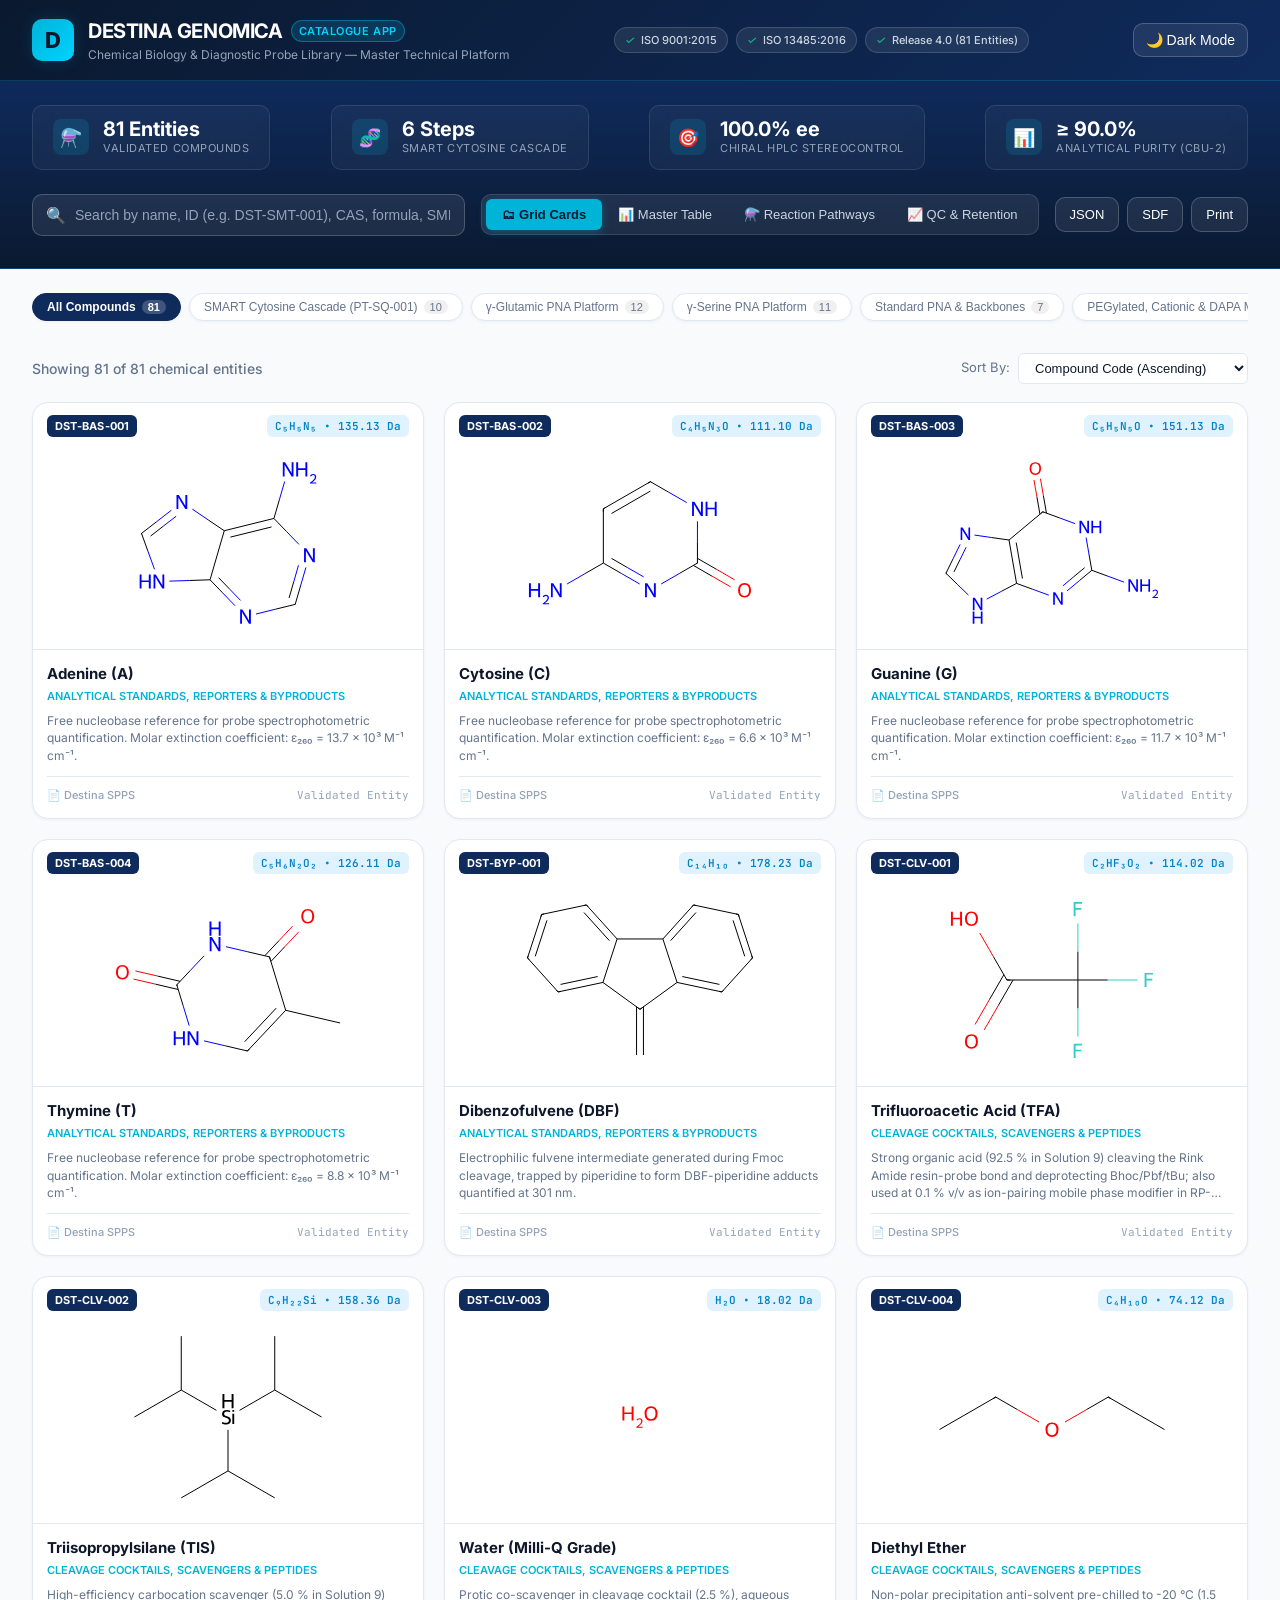
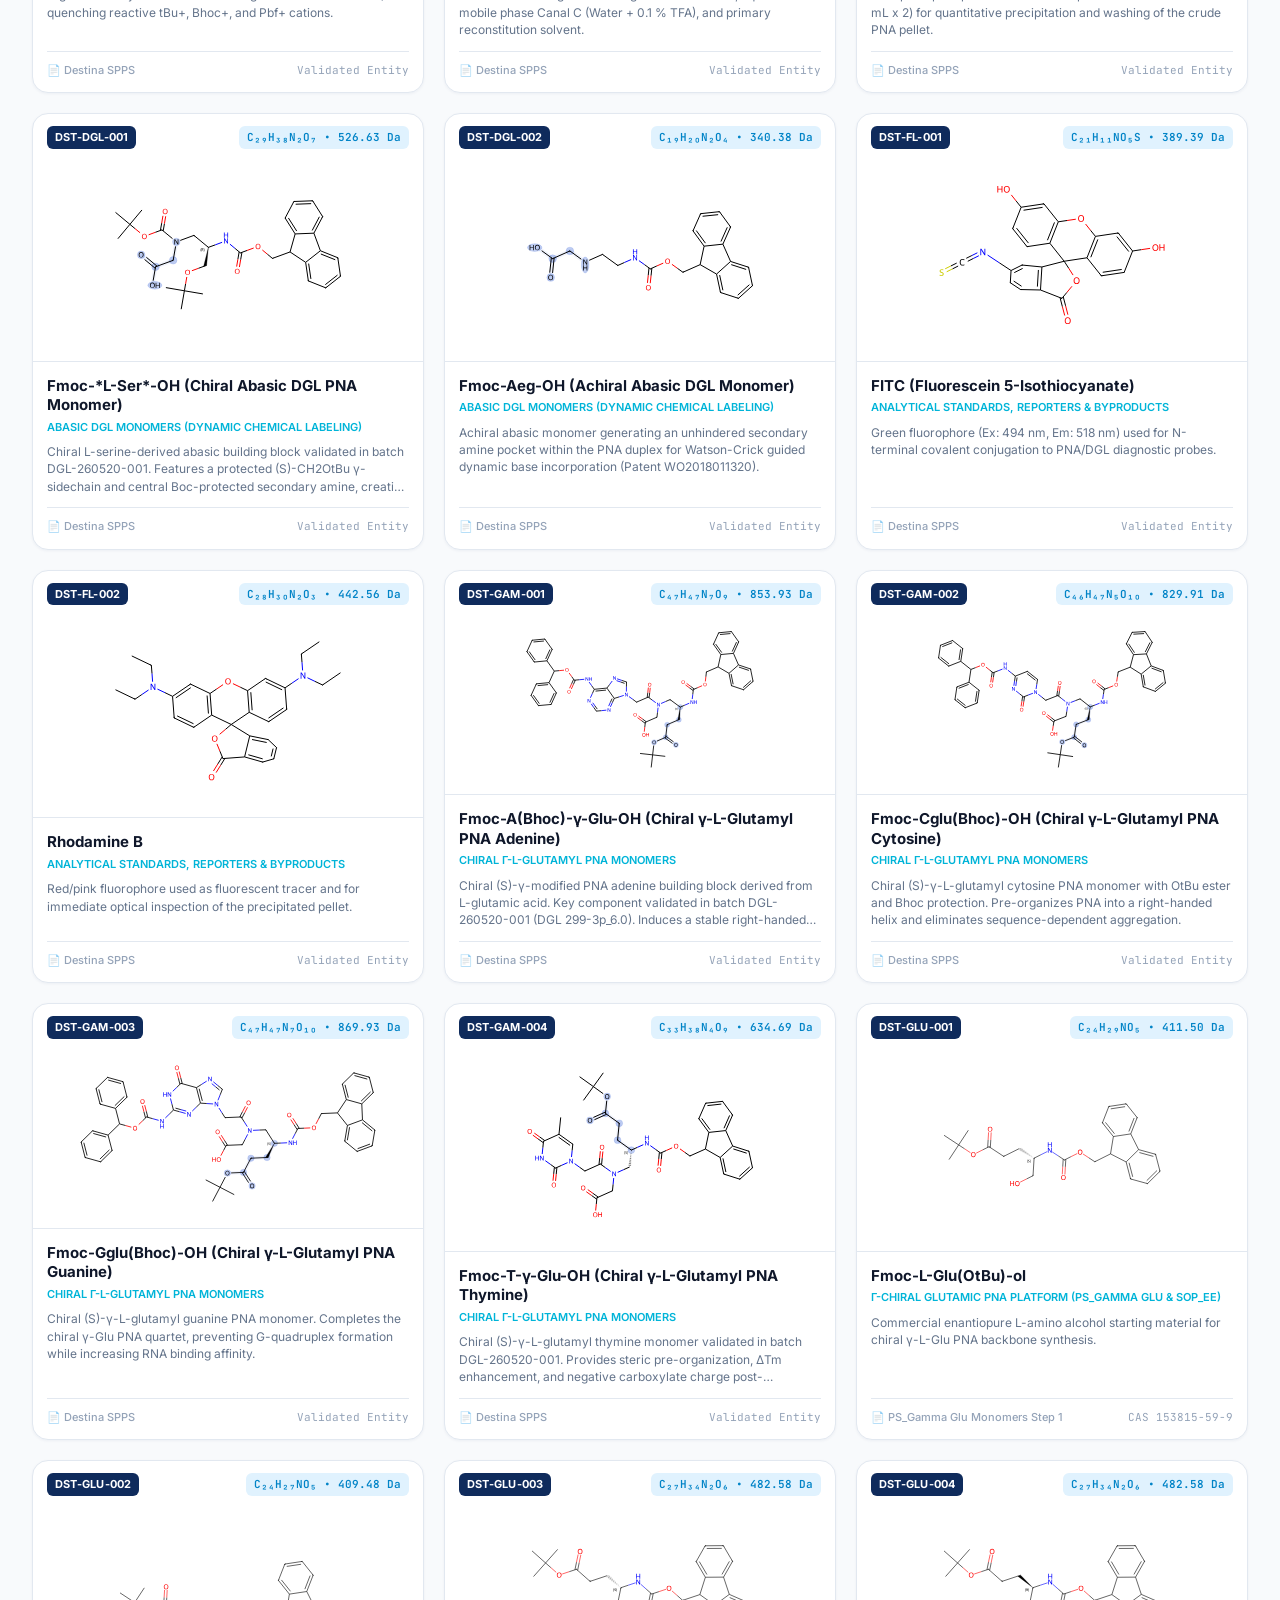
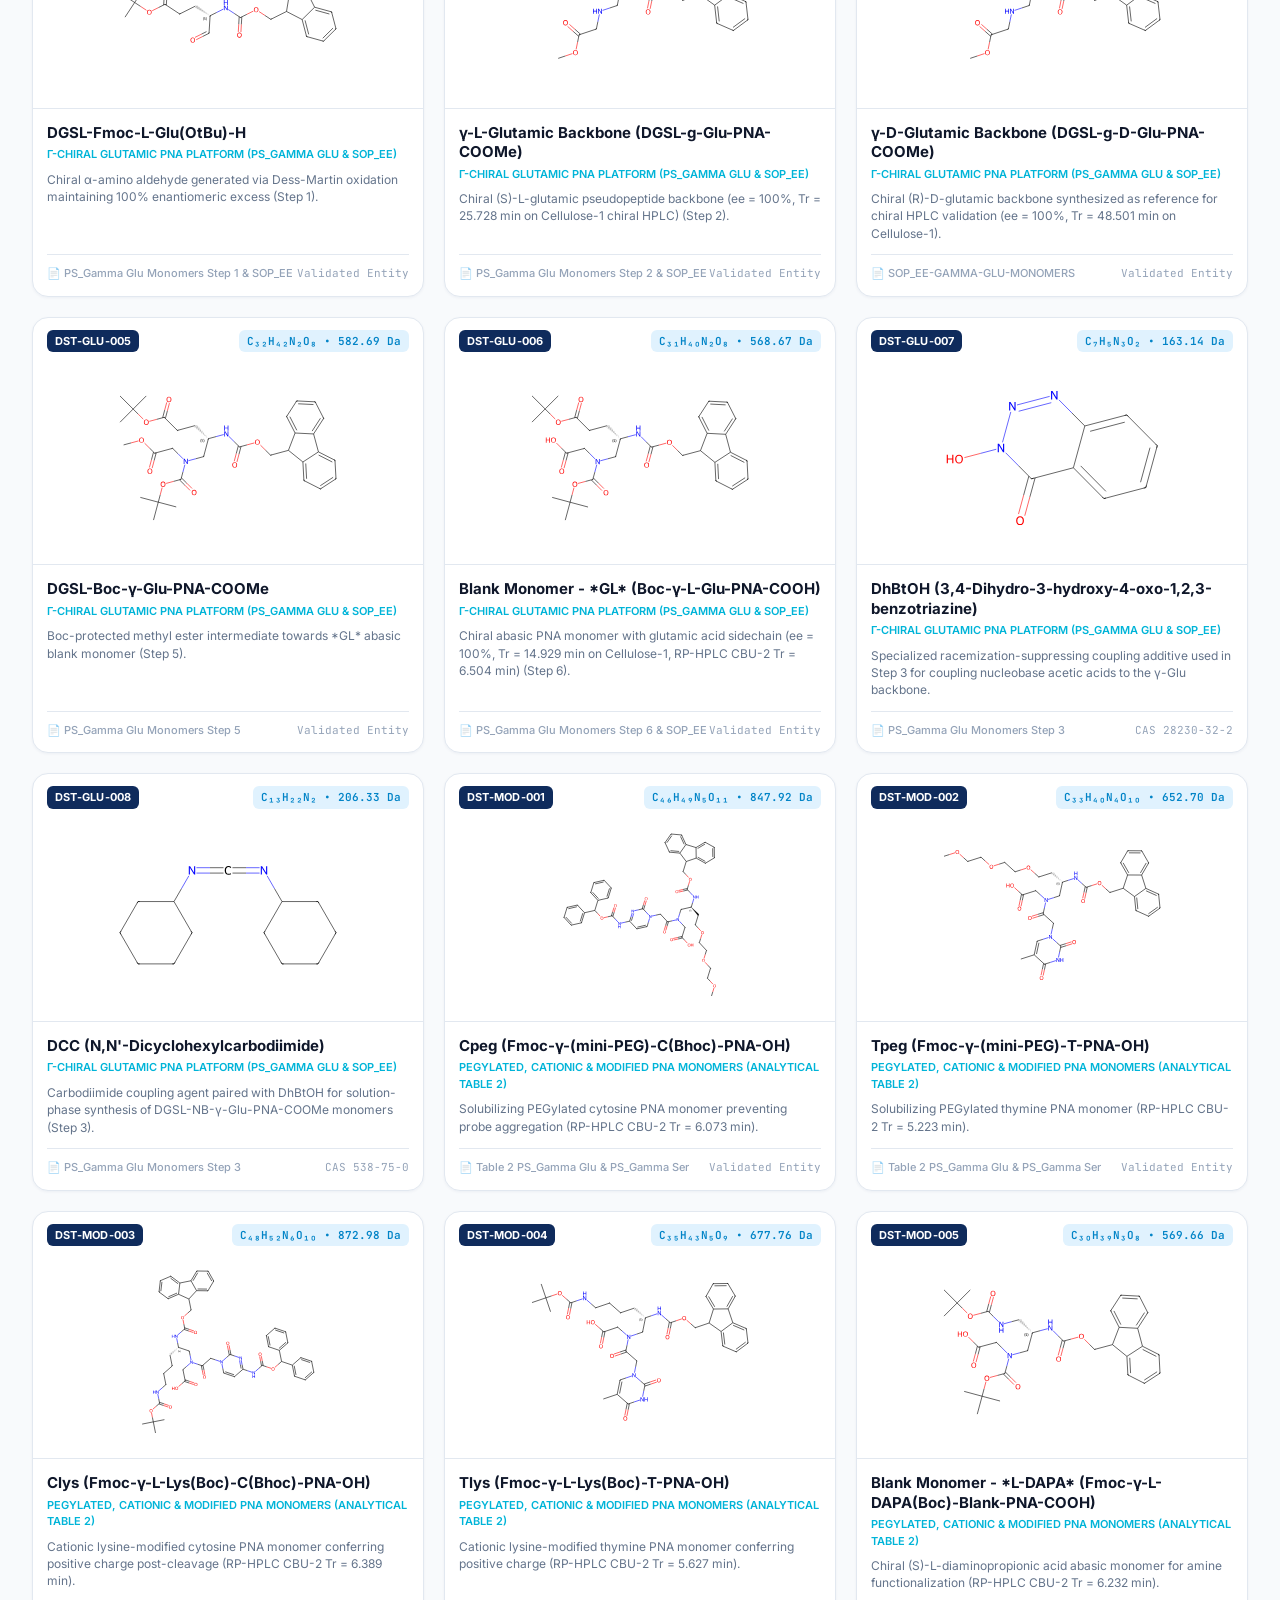
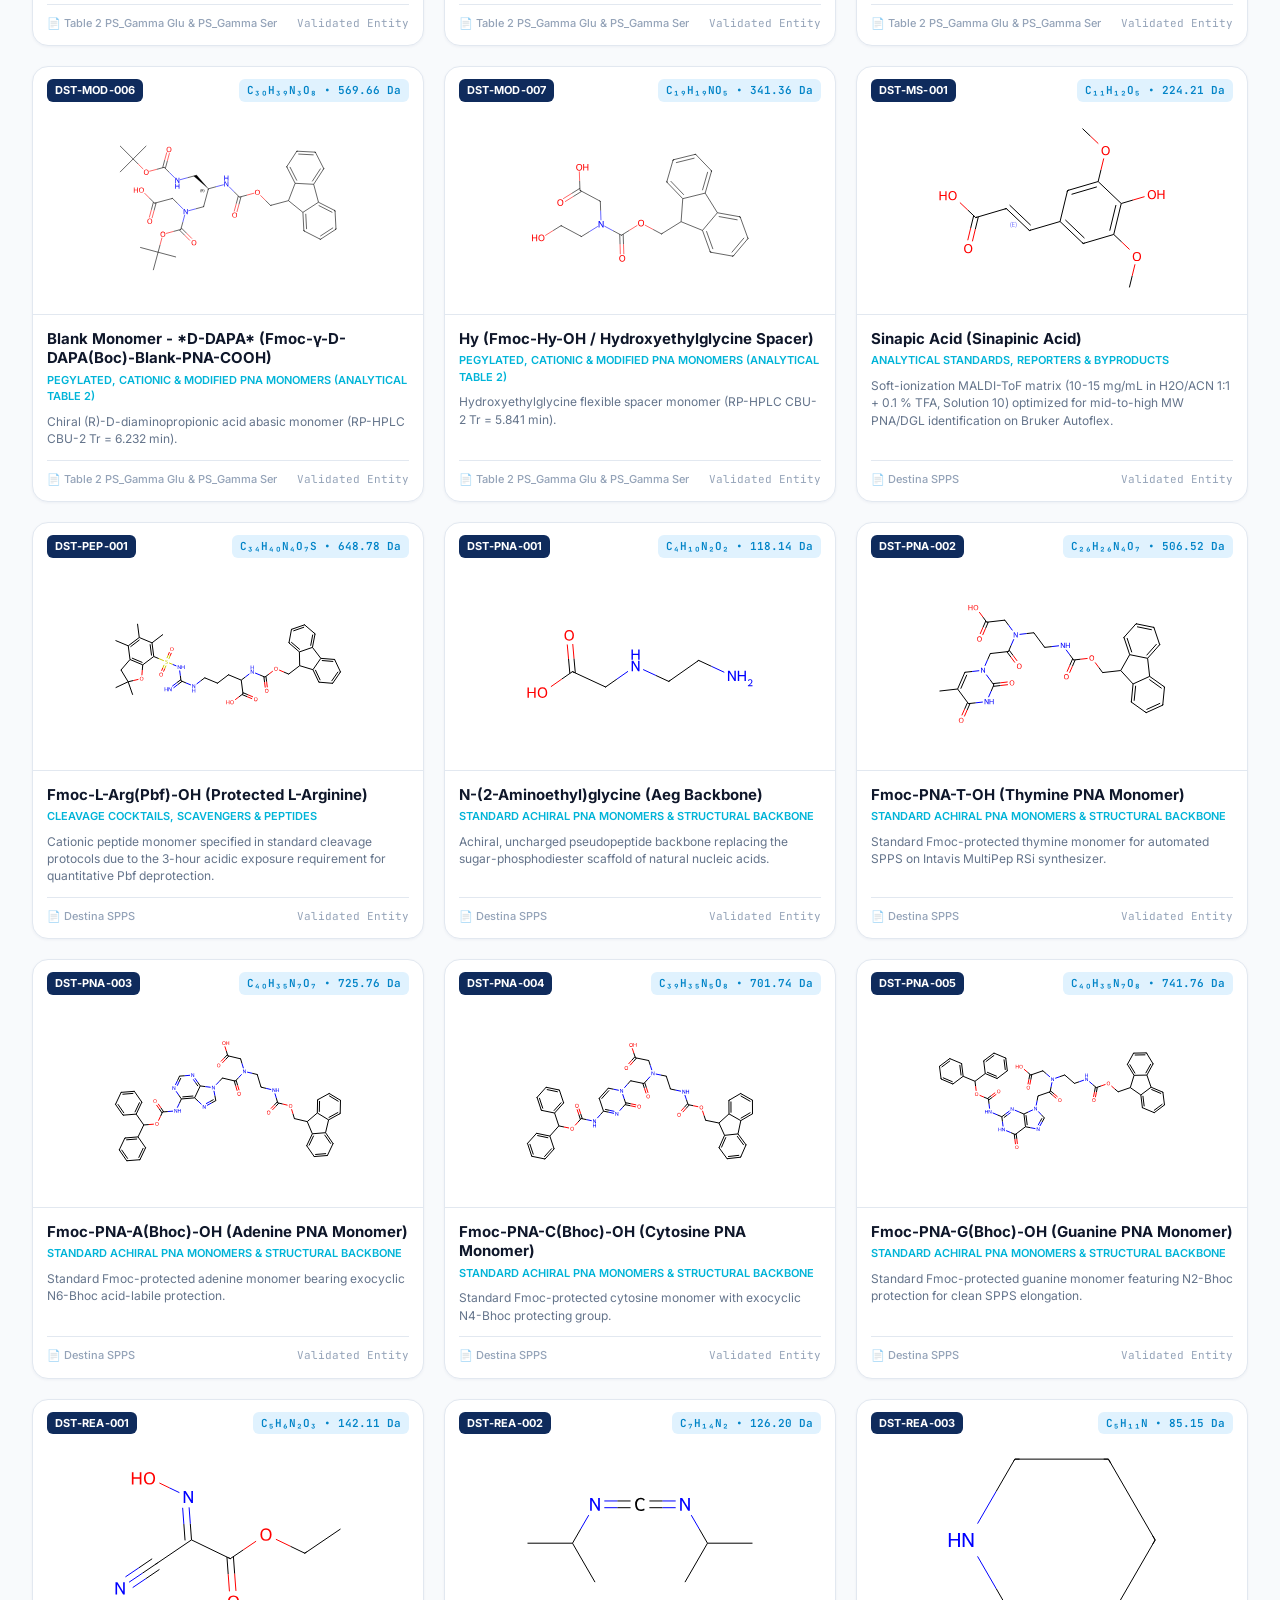
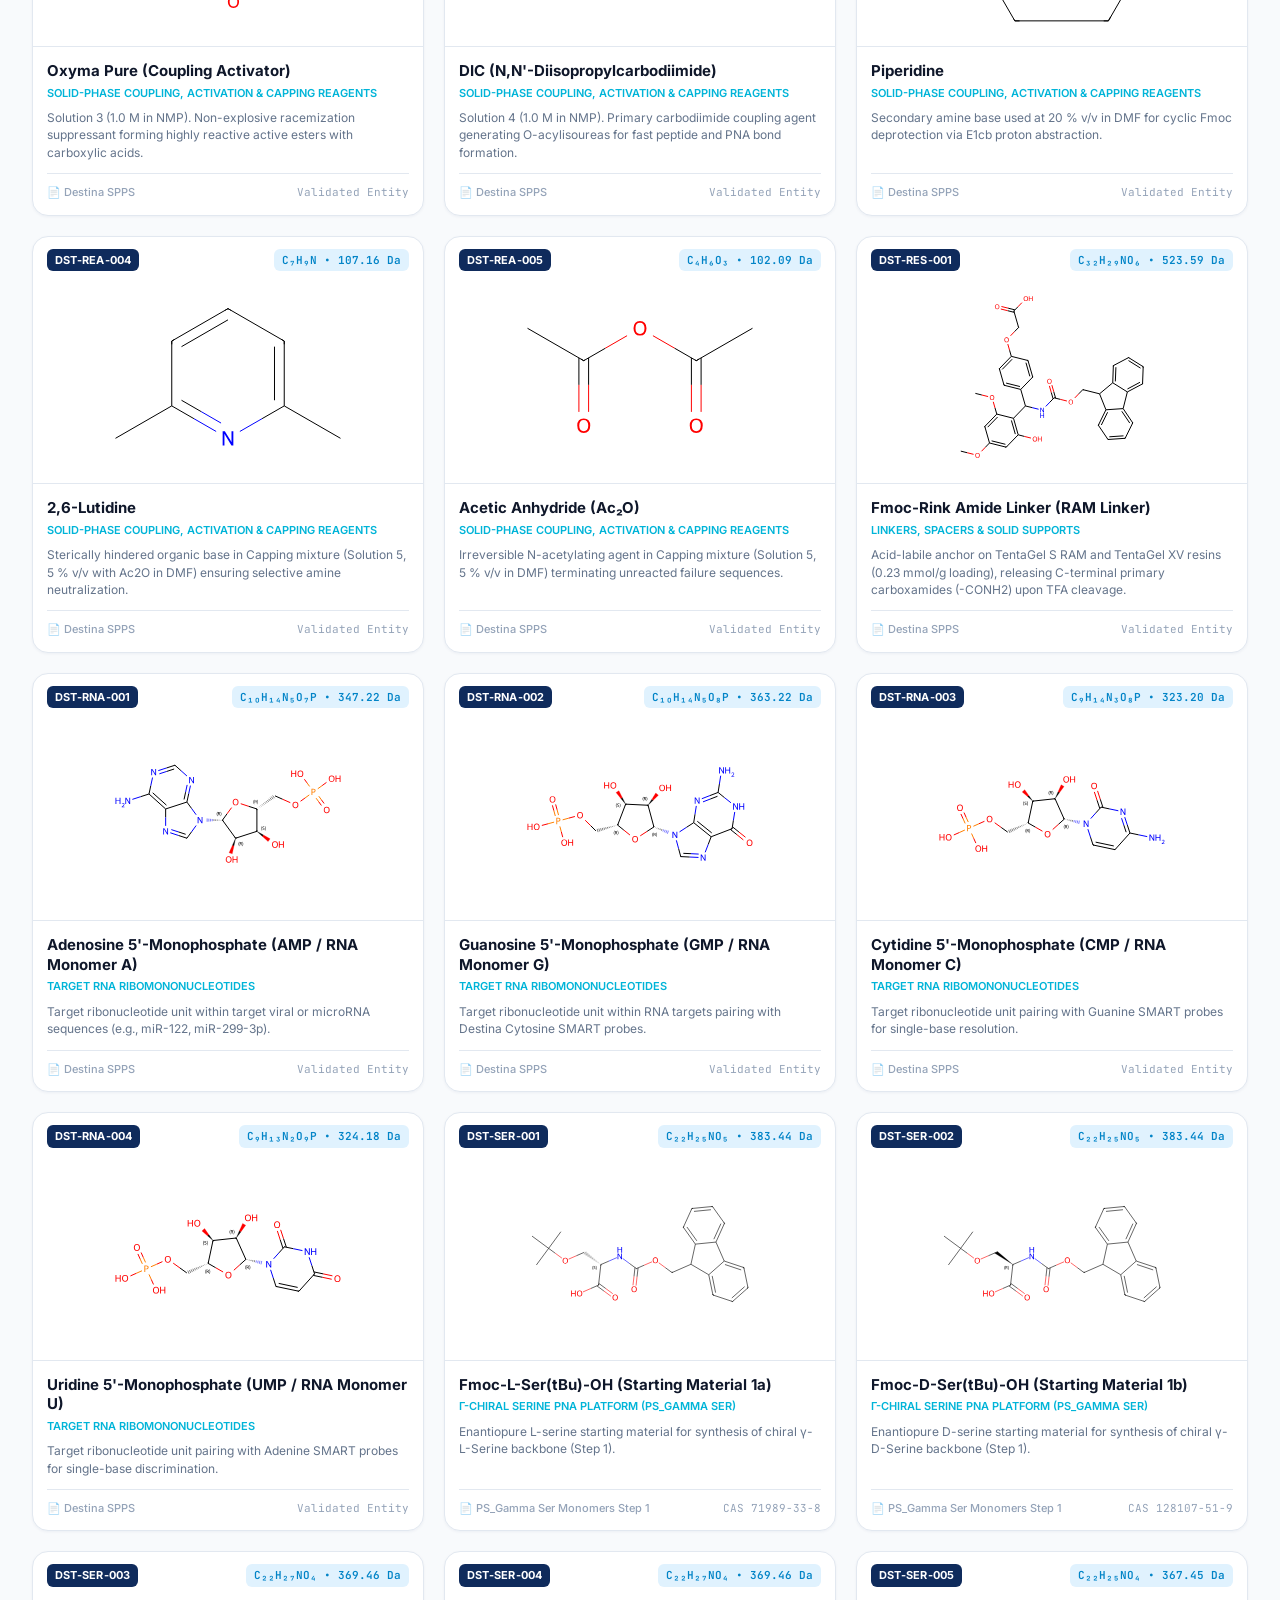
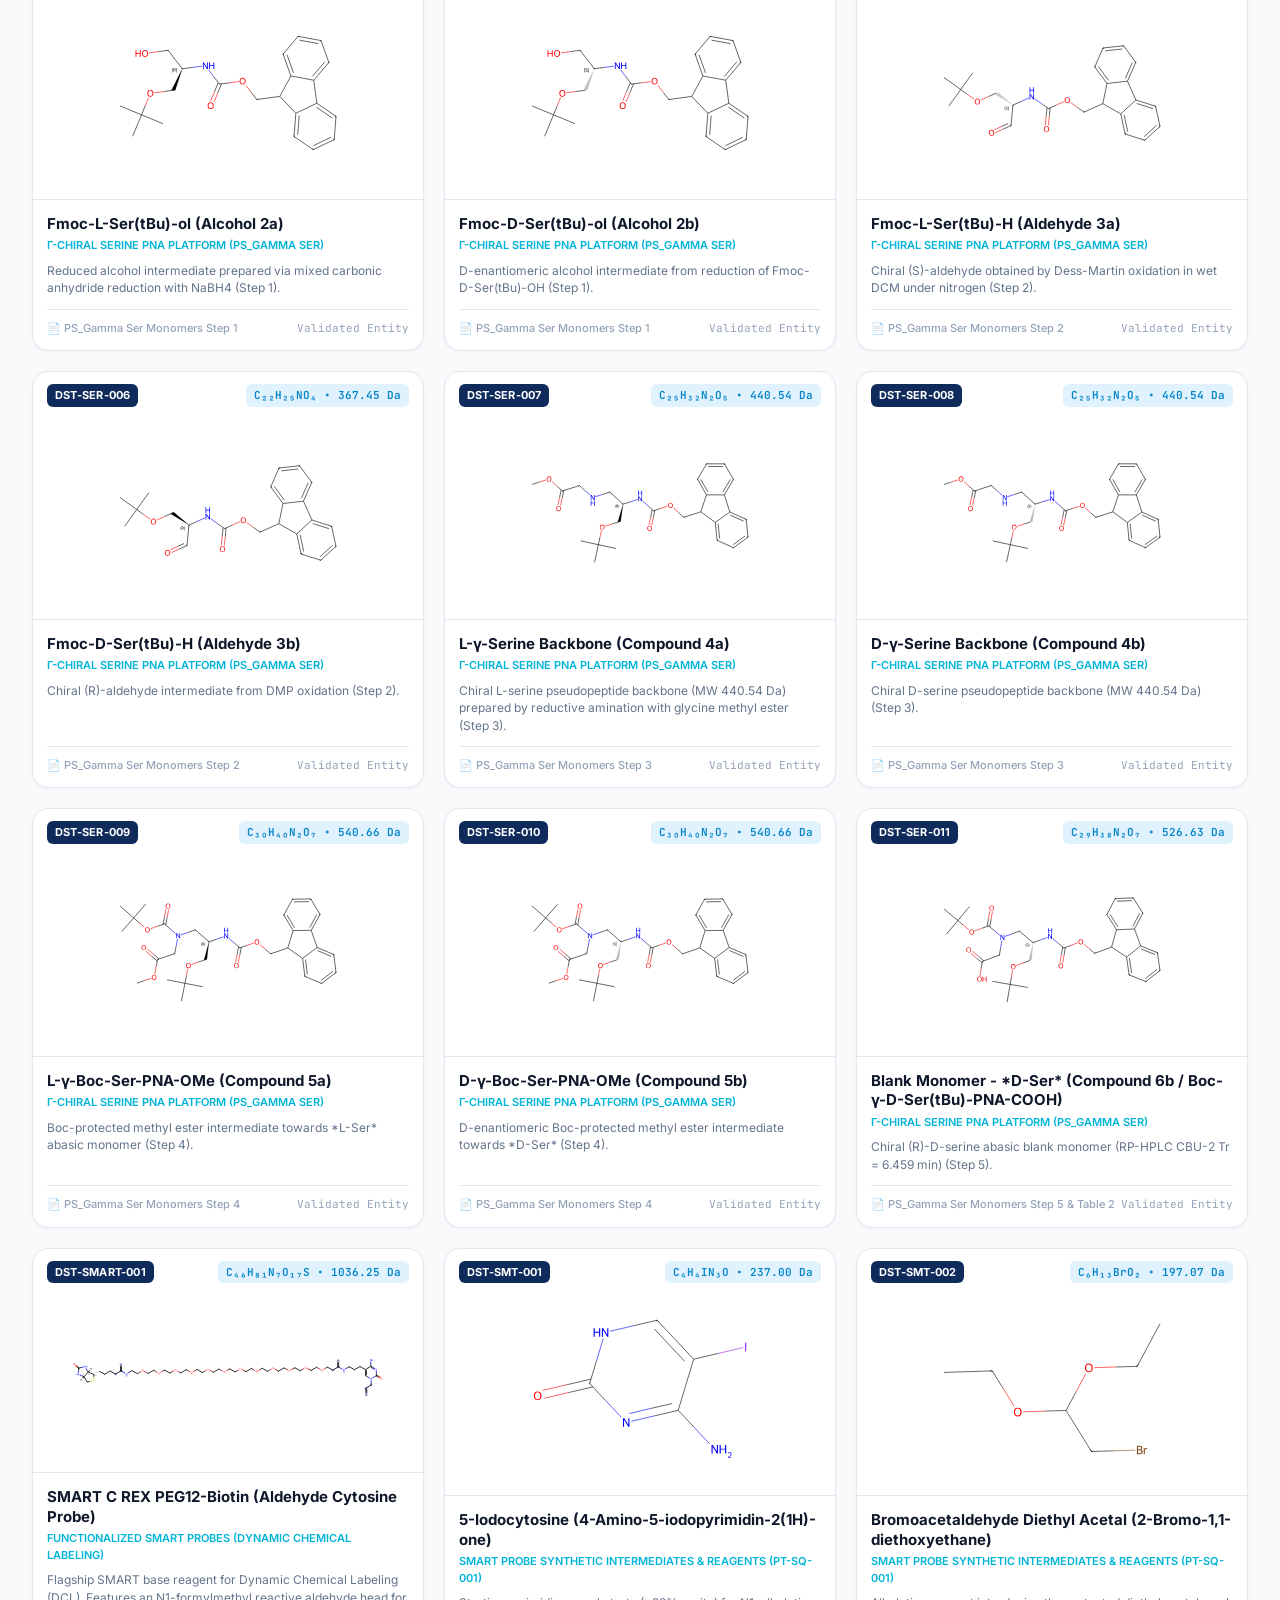
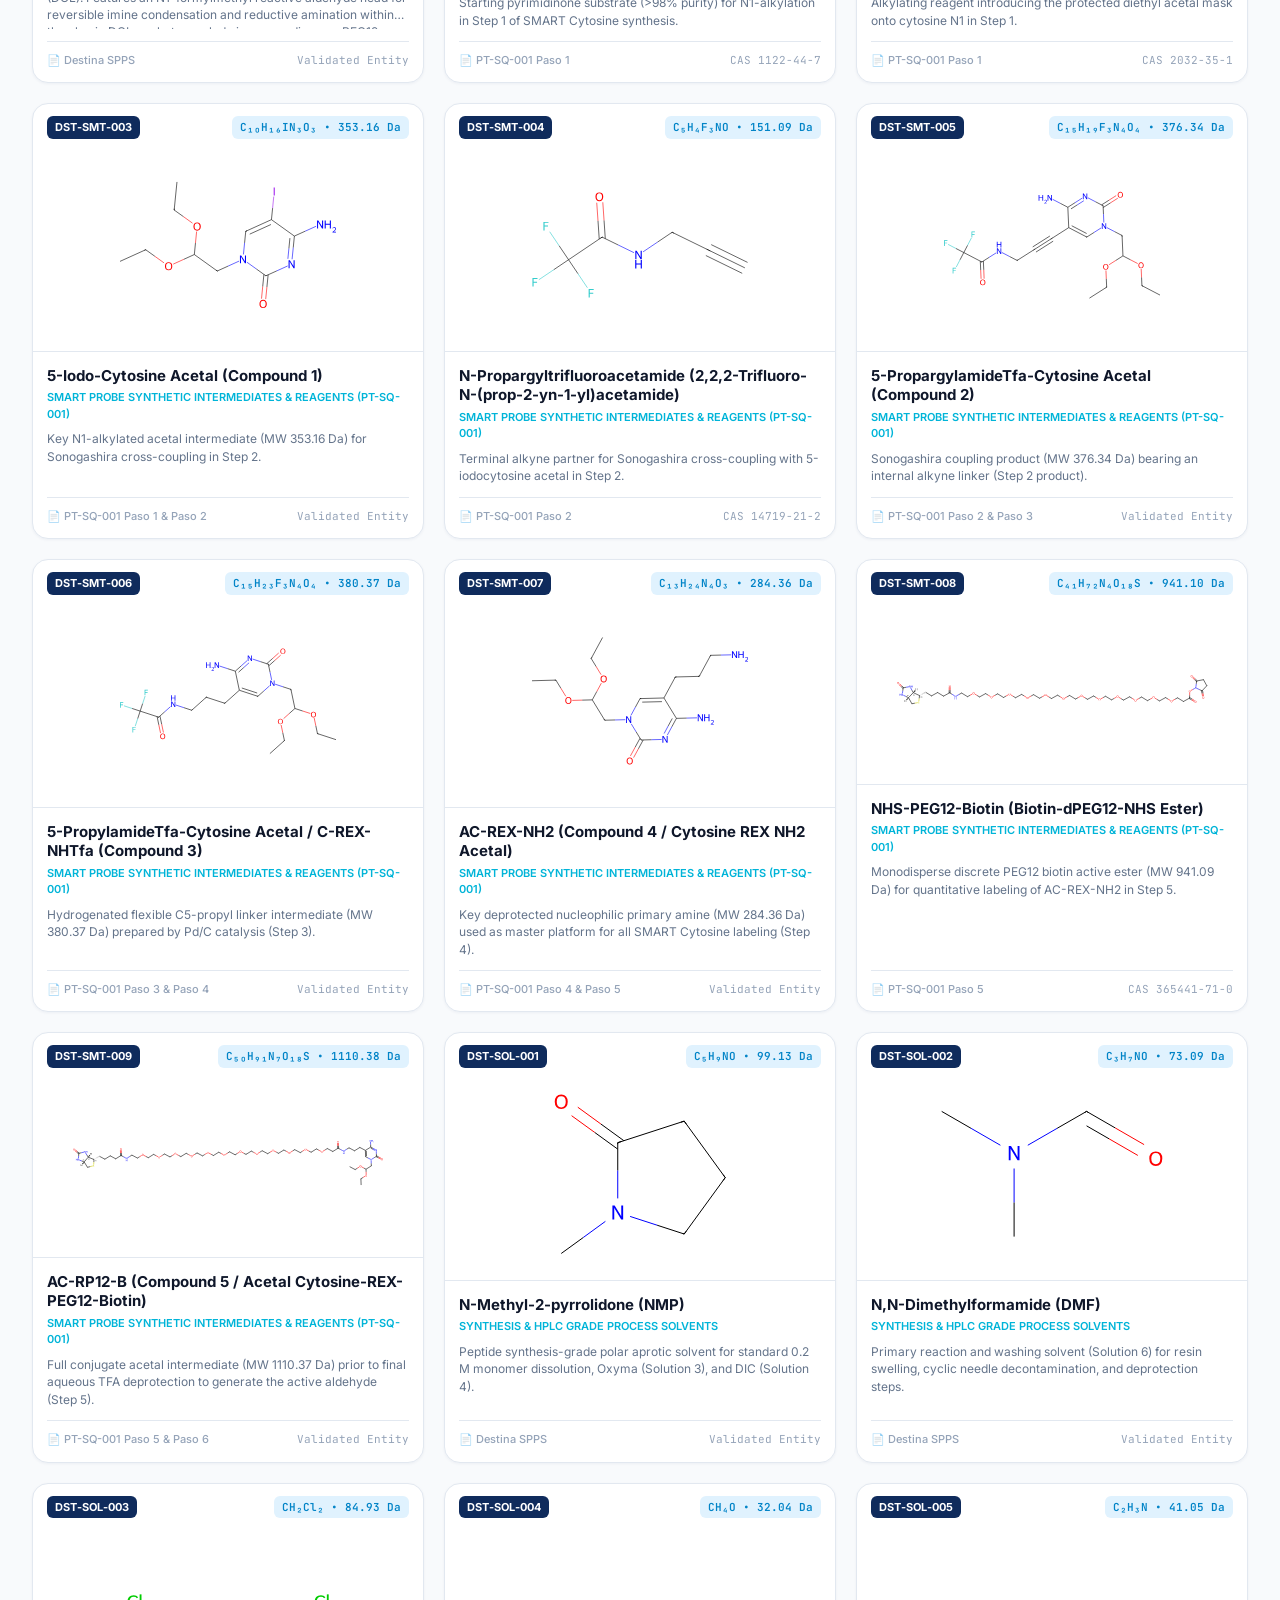
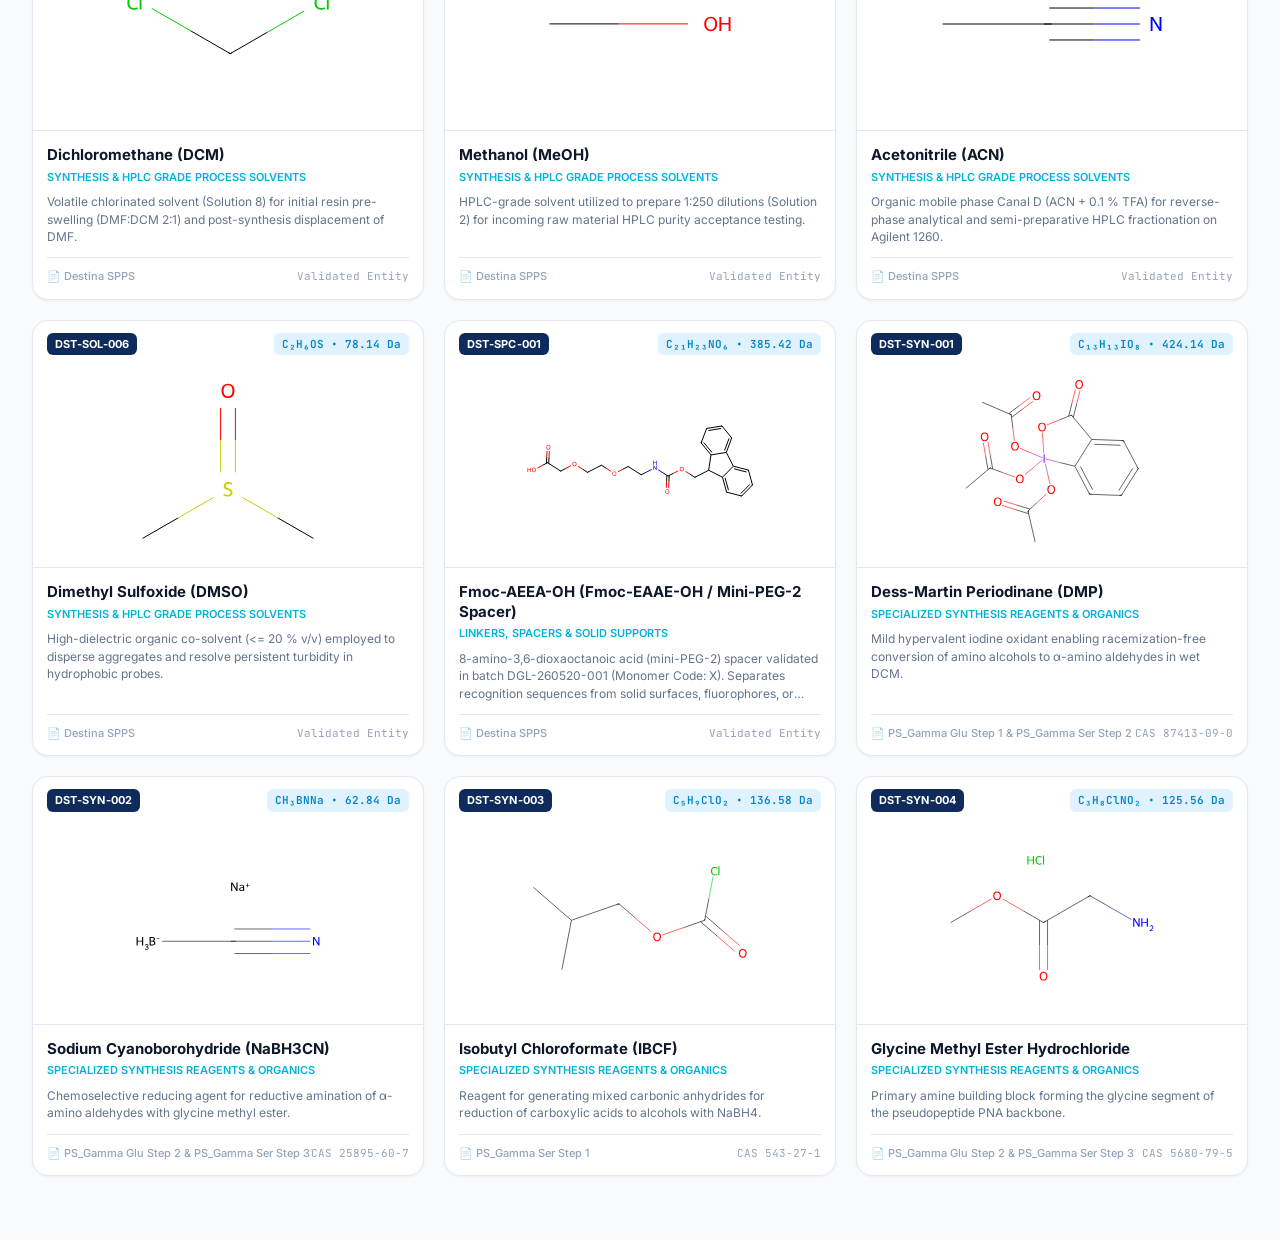
==== assets/chem/index.html @ e612c535 "fix: studio-grade audio sync with 78.5s continuous master track and zero sentence clipping" ====
<!DOCTYPE html>
<html lang="en">
<head>
  <meta charset="UTF-8">
  <meta name="viewport" content="width=device-width, initial-scale=1.0">
  <title>Destina Genomica — Chemical Catalogue Master App</title>
  <link rel="stylesheet" href="styles.css">
  <link rel="preconnect" href="https://fonts.googleapis.com">
  <link rel="preconnect" href="https://fonts.gstatic.com" crossorigin>
  <link href="https://fonts.googleapis.com/css2?family=Inter:wght@400;500;600;700;800&family=JetBrains+Mono:wght@400;500;600;700&display=swap" rel="stylesheet">
</head>
<body>

  <!-- Top Global Header -->
  <header class="destina-header">
    <div class="header-inner">
      <div class="brand-section">
        <div class="brand-logo-icon">D</div>
        <div class="brand-titles">
          <h1>DESTINA GENOMICA <span class="brand-badge">Catalogue App</span></h1>
          <p>Chemical Biology & Diagnostic Probe Library — Master Technical Platform</p>
        </div>
      </div>

      <div class="header-badges">
        <div class="iso-pill"><i>✓</i> ISO 9001:2015</div>
        <div class="iso-pill"><i>✓</i> ISO 13485:2016</div>
        <div class="iso-pill"><i>✓</i> Release 4.0 (81 Entities)</div>
      </div>

      <div class="header-actions">
        <button id="themeToggleBtn" class="theme-toggle-btn" title="Toggle Light/Dark Theme">
          🌙 Dark Mode
        </button>
      </div>
    </div>
  </header>

  <!-- Hero Banner & Stats Row -->
  <section class="hero-banner">
    <div class="hero-inner">
      <div class="hero-stats-row">
        <div class="hero-stat-card">
          <div class="stat-icon">⚗️</div>
          <div class="stat-content">
            <div class="stat-val">81 Entities</div>
            <div class="stat-lbl">Validated Compounds</div>
          </div>
        </div>
        <div class="hero-stat-card">
          <div class="stat-icon">🧬</div>
          <div class="stat-content">
            <div class="stat-val">6 Steps</div>
            <div class="stat-lbl">SMART Cytosine Cascade</div>
          </div>
        </div>
        <div class="hero-stat-card">
          <div class="stat-icon">🎯</div>
          <div class="stat-content">
            <div class="stat-val">100.0% ee</div>
            <div class="stat-lbl">Chiral HPLC Stereocontrol</div>
          </div>
        </div>
        <div class="hero-stat-card">
          <div class="stat-icon">📊</div>
          <div class="stat-content">
            <div class="stat-val">≥ 90.0%</div>
            <div class="stat-lbl">Analytical Purity (CBU-2)</div>
          </div>
        </div>
      </div>

      <!-- Controls Row: Search + View Tabs + Exports -->
      <div class="search-controls-bar">
        <div class="search-box-wrapper">
          <span class="search-icon">🔍</span>
          <input type="text" id="searchInput" class="search-input" placeholder="Search by name, ID (e.g. DST-SMT-001), CAS, formula, SMILES, IUPAC...">
        </div>

        <div class="view-tabs">
          <button class="view-tab-btn active" data-view="catalogue">🗂 Grid Cards</button>
          <button class="view-tab-btn" data-view="table">📊 Master Table</button>
          <button class="view-tab-btn" data-view="pathways">⚗️ Reaction Pathways</button>
          <button class="view-tab-btn" data-view="qc">📈 QC & Retention</button>
        </div>

        <div class="export-btn-group">
          <button id="exportJsonBtn" class="btn-action" title="Export full JSON dataset">JSON</button>
          <button id="exportSdfBtn" class="btn-action" title="Download consolidated SDF">SDF</button>
          <button id="printDossierBtn" class="btn-action" title="Print regulatory dossier">Print</button>
        </div>
      </div>
    </div>
  </section>

  <!-- Main Content Layout -->
  <main class="app-main">

    <!-- Category Chips Filter -->
    <nav id="categoryFilterNav" class="category-filter-nav">
      <!-- Injected via app.js -->
    </nav>

    <!-- Results Header -->
    <div class="results-header-bar">
      <div id="resultsCount" class="results-count-text">Loading chemical catalogue...</div>
      <div class="sort-select-wrapper">
        <label for="sortSelect">Sort By:</label>
        <select id="sortSelect" class="sort-select">
          <option value="id-asc">Compound Code (Ascending)</option>
          <option value="id-desc">Compound Code (Descending)</option>
          <option value="name-asc">Name (A → Z)</option>
          <option value="name-desc">Name (Z → A)</option>
          <option value="mw-asc">Molecular Weight (Low → High)</option>
          <option value="mw-desc">Molecular Weight (High → Low)</option>
        </select>
      </div>
    </div>

    <!-- VIEW 1: Cards Grid -->
    <section id="catalogueView" style="display: block;">
      <div id="cardsGrid" class="cards-grid">
        <!-- Rendered by app.js -->
      </div>
    </section>

    <!-- VIEW 2: Master Data Table -->
    <section id="tableView" style="display: none;">
      <div class="table-view-container">
        <div class="table-responsive">
          <table class="destina-table">
            <thead>
              <tr>
                <th>Code</th>
                <th>Compound Name</th>
                <th>Category Class</th>
                <th>Formula</th>
                <th>MW (Da)</th>
                <th>CAS No.</th>
                <th>Canonical SMILES</th>
                <th>Action</th>
              </tr>
            </thead>
            <tbody id="tableBody">
              <!-- Rendered by app.js -->
            </tbody>
          </table>
        </div>
      </div>
    </section>

    <!-- VIEW 3: Reaction Pathways Explorer -->
    <section id="pathwaysView" style="display: none;">
      <div class="pathway-selector-row" id="pathwaySelectorRow">
        <!-- Buttons injected by app.js -->
      </div>
      <div class="pathway-flow-container" id="pathwayFlowContainer">
        <!-- Flow steps rendered by app.js -->
      </div>
    </section>

    <!-- VIEW 4: Analytical QC & Retention Times -->
    <section id="qcView" style="display: none;">
      <div class="qc-dashboard-container">
        <div class="qc-spec-summary-cards">
          <div class="qc-spec-card">
            <h4>RP-HPLC Purity Specification</h4>
            <div class="spec-val">≥ 90.0%</div>
            <p>Agilent Poroshell 120 EC-C18 (4.6 × 50 mm, 2.7 µm), Method DSTNA_CBU_2</p>
          </div>
          <div class="qc-spec-card">
            <h4>Chiral HPLC Enantiomeric Excess</h4>
            <div class="spec-val">100.0% ee</div>
            <p>Cellulose-1 column (250 × 4.6 mm), baseline separation of L/D enantiomers</p>
          </div>
          <div class="qc-spec-card">
            <h4>HRMS Identity Confirmation</h4>
            <div class="spec-val">± 10 ppm</div>
            <p>Theoretical exact mass tolerance verified by high-resolution MS</p>
          </div>
          <div class="qc-spec-card">
            <h4>Optical Appearance at 0.2 M</h4>
            <div class="spec-val">100% Limpid</div>
            <p>Completely clear in NMP/DMF with zero particulate suspension</p>
          </div>
        </div>

        <h3 style="font-size: 16px; margin-bottom: 12px; color: var(--text-main);">
          Master PNA Monomer Retention Times & Chiral Resolution
        </h3>
        <div class="table-view-container">
          <div class="table-responsive">
            <table class="destina-table">
              <thead>
                <tr>
                  <th>Code</th>
                  <th>Chemical Description</th>
                  <th>RP-HPLC Tr (CBU-2)</th>
                  <th>Chiral Column & Mobile Phase</th>
                  <th>Chiral Tr (min)</th>
                  <th>Enantiomeric Excess</th>
                </tr>
              </thead>
              <tbody id="qcTableBody">
                <!-- Injected via app.js -->
              </tbody>
            </table>
          </div>
        </div>
      </div>
    </section>

  </main>

  <!-- Molecular Inspector Modal -->
  <div id="compoundModal" class="modal-overlay">
    <div class="modal-card">
      <div class="modal-header">
        <div class="modal-header-left">
          <span id="modalIdBadge" class="id-badge">DST-PNA-001</span>
          <h2 id="modalTitle" style="font-size: 17px; font-weight: 700;">Compound Details</h2>
        </div>
        <button id="modalCloseBtn" class="modal-close-btn" title="Close inspector">✕</button>
      </div>

      <div class="modal-body">
        <!-- Interactive Structure Viewport -->
        <div class="modal-structure-viewer">
          <div class="modal-viewer-switch">
            <button id="switchSvgBtn" class="switch-btn active">Vector SVG</button>
            <button id="switchPngBtn" class="switch-btn">Claude Vision PNG</button>
          </div>
          <img id="modalImg" src="" alt="Chemical Structure"/>
        </div>

        <!-- Property Badges -->
        <div style="display: flex; flex-wrap: wrap; gap: 8px;">
          <span id="modalFormulaBadge" class="formula-mw-badge">C4H10N2O2</span>
          <span id="modalMwBadge" class="formula-mw-badge">118.14 Da</span>
          <span id="modalCasBadge" class="formula-mw-badge">CAS: -</span>
        </div>

        <!-- Systematic Info -->
        <div>
          <h4 style="font-size: 12px; color: var(--text-muted); text-transform: uppercase; margin-bottom: 4px;">Systematic IUPAC Name</h4>
          <p id="modalIupac" style="font-size: 13px; font-weight: 600; color: var(--text-main);">-</p>
        </div>

        <div>
          <h4 style="font-size: 12px; color: var(--text-muted); text-transform: uppercase; margin-bottom: 4px;">Operational Mechanism & Functional Role</h4>
          <p id="modalRole" style="font-size: 13px; color: var(--text-muted); line-height: 1.5;">-</p>
        </div>

        <div>
          <h4 style="font-size: 12px; color: var(--text-muted); text-transform: uppercase; margin-bottom: 4px;">Document Reference & Synthetic Step</h4>
          <p id="modalDoc" style="font-size: 12px; color: var(--primary-accent); font-weight: 600;">-</p>
        </div>

        <!-- Descriptors Grid -->
        <div>
          <h4 style="font-size: 12px; color: var(--text-muted); text-transform: uppercase; margin-bottom: 8px;">Calculated Physical-Chemical Descriptors</h4>
          <div class="modal-props-grid">
            <div class="prop-cell">
              <div class="prop-lbl">Exact MW</div>
              <div id="propExactMw" class="prop-val">-</div>
            </div>
            <div class="prop-cell">
              <div class="prop-lbl">LogP</div>
              <div id="propLogP" class="prop-val">-</div>
            </div>
            <div class="prop-cell">
              <div class="prop-lbl">TPSA</div>
              <div id="propTpsa" class="prop-val">-</div>
            </div>
            <div class="prop-cell">
              <div class="prop-lbl">H-Donors</div>
              <div id="propHbd" class="prop-val">-</div>
            </div>
            <div class="prop-cell">
              <div class="prop-lbl">H-Acceptors</div>
              <div id="propHba" class="prop-val">-</div>
            </div>
            <div class="prop-cell">
              <div class="prop-lbl">Rotatable Bonds</div>
              <div id="propRotb" class="prop-val">-</div>
            </div>
          </div>
        </div>

        <!-- Canonical SMILES Box -->
        <div>
          <h4 style="font-size: 12px; color: var(--text-muted); text-transform: uppercase; margin-bottom: 4px;">Canonical SMILES</h4>
          <div class="modal-code-box">
            <button class="copy-icon-btn" onclick="copyTextToClipboard('modalSmiles', 'SMILES')">Copy</button>
            <pre id="modalSmiles">-</pre>
          </div>
        </div>

        <!-- InChI Box -->
        <div>
          <h4 style="font-size: 12px; color: var(--text-muted); text-transform: uppercase; margin-bottom: 4px;">IUPAC InChI</h4>
          <div class="modal-code-box">
            <button class="copy-icon-btn" onclick="copyTextToClipboard('modalInchi', 'InChI')">Copy</button>
            <pre id="modalInchi">-</pre>
          </div>
        </div>

        <!-- MolBlock Collapsible Preview -->
        <details>
          <summary style="font-size: 12px; color: var(--text-muted); text-transform: uppercase; cursor: pointer; font-weight: 600; margin-bottom: 6px;">
            View MDL MolBlock (V2000 Connection Table)
          </summary>
          <div class="modal-code-box">
            <button class="copy-icon-btn" onclick="copyTextToClipboard('modalMolblock', 'MolBlock')">Copy</button>
            <pre id="modalMolblock" style="max-height: 180px; overflow-y: auto;">-</pre>
          </div>
        </details>
      </div>

      <div class="modal-footer-actions">
        <button class="btn-action" onclick="downloadActiveMol()">📥 Download .MOL</button>
        <button class="btn-action" onclick="downloadActiveSvg()">🎨 Download .SVG</button>
        <button class="btn-action" onclick="downloadActivePng()">🖼️ Download .PNG</button>
      </div>
    </div>
  </div>

  <!-- Toast Notification Container -->
  <div id="toastContainer" class="toast-container"></div>

  <!-- Load Master Data and Application Logic -->
  <script src="data.js"></script>
  <script src="app.js"></script>
</body>
</html>
---- assets/chem/styles.css ----
/* Destina Genomica — Chemical Catalogue Design System */
:root {
  --primary: #0a192f;
  --primary-light: #0f2b5c;
  --primary-accent: #00b4d8;
  --primary-glow: rgba(0, 180, 216, 0.18);
  --cyan-bright: #00d2ff;
  --cyan-muted: #e0f7fa;
  
  --bg-page: #f8fafc;
  --bg-card: #ffffff;
  --bg-card-hover: #ffffff;
  --bg-surface: #f1f5f9;
  --bg-elevated: #ffffff;
  
  --text-main: #0f172a;
  --text-muted: #64748b;
  --text-light: #94a3b8;
  --text-inverse: #ffffff;
  
  --border-light: #e2e8f0;
  --border-focus: #00b4d8;
  
  --badge-navy-bg: #0f2b5c;
  --badge-navy-text: #ffffff;
  --badge-cyan-bg: #e0f2fe;
  --badge-cyan-text: #0284c7;
  --badge-emerald-bg: #ecfdf5;
  --badge-emerald-text: #059669;
  --badge-purple-bg: #f3e8ff;
  --badge-purple-text: #7e22ce;
  --badge-amber-bg: #fef3c7;
  --badge-amber-text: #b45309;

  --shadow-sm: 0 1px 3px rgba(15, 43, 92, 0.05);
  --shadow-md: 0 4px 14px -2px rgba(15, 43, 92, 0.08), 0 2px 6px -1px rgba(0, 0, 0, 0.03);
  --shadow-lg: 0 10px 25px -5px rgba(15, 43, 92, 0.12), 0 8px 10px -6px rgba(0, 0, 0, 0.04);
  --shadow-xl: 0 20px 35px -5px rgba(15, 43, 92, 0.18);

  --radius-sm: 6px;
  --radius-md: 10px;
  --radius-lg: 16px;
  --radius-full: 9999px;
  
  --font-sans: 'Inter', -apple-system, BlinkMacSystemFont, 'Segoe UI', Roboto, Helvetica, Arial, sans-serif;
  --font-mono: 'JetBrains Mono', 'Fira Code', 'Consolas', 'Courier New', monospace;
  
  --transition-fast: 0.15s ease;
  --transition-normal: 0.25s cubic-bezier(0.4, 0, 0.2, 1);
}

[data-theme="dark"] {
  --primary: #07111e;
  --primary-light: #0d1e35;
  --primary-accent: #00d2ff;
  --primary-glow: rgba(0, 210, 255, 0.25);
  
  --bg-page: #0a1120;
  --bg-card: #0f1b2d;
  --bg-card-hover: #14243b;
  --bg-surface: #142238;
  --bg-elevated: #182a45;
  
  --text-main: #f1f5f9;
  --text-muted: #94a3b8;
  --text-light: #64748b;
  --text-inverse: #0a1120;
  
  --border-light: #1e293b;
  --border-focus: #00d2ff;
  
  --badge-navy-bg: #1e3a8a;
  --badge-navy-text: #ffffff;
  --badge-cyan-bg: rgba(0, 180, 216, 0.2);
  --badge-cyan-text: #38bdf8;
  --badge-emerald-bg: rgba(16, 185, 129, 0.2);
  --badge-emerald-text: #34d399;
  --badge-purple-bg: rgba(168, 85, 247, 0.2);
  --badge-purple-text: #c084fc;
  --badge-amber-bg: rgba(245, 158, 11, 0.2);
  --badge-amber-text: #fbbf24;

  --shadow-sm: 0 1px 3px rgba(0, 0, 0, 0.3);
  --shadow-md: 0 4px 14px rgba(0, 0, 0, 0.4);
  --shadow-lg: 0 10px 25px rgba(0, 0, 0, 0.5);
}

* {
  box-sizing: border-box;
  margin: 0;
  padding: 0;
}

body {
  font-family: var(--font-sans);
  background-color: var(--bg-page);
  color: var(--text-main);
  line-height: 1.5;
  -webkit-font-smoothing: antialiased;
  min-height: 100vh;
  display: flex;
  flex-direction: column;
}

/* Header & Navigation Bar */
.destina-header {
  background: linear-gradient(135deg, #0a192f 0%, #0f2b5c 100%);
  color: #ffffff;
  padding: 16px 32px;
  position: sticky;
  top: 0;
  z-index: 100;
  box-shadow: var(--shadow-md);
  border-bottom: 1px solid rgba(0, 210, 255, 0.2);
}

.header-inner {
  max-width: 1440px;
  margin: 0 auto;
  display: flex;
  align-items: center;
  justify-content: space-between;
  gap: 24px;
}

.brand-section {
  display: flex;
  align-items: center;
  gap: 14px;
}

.brand-logo-icon {
  width: 42px;
  height: 42px;
  background: linear-gradient(135deg, #00b4d8 0%, #00d2ff 100%);
  border-radius: var(--radius-md);
  display: flex;
  align-items: center;
  justify-content: center;
  color: #0a192f;
  font-weight: 800;
  font-size: 22px;
  box-shadow: 0 0 16px var(--primary-glow);
}

.brand-titles h1 {
  font-size: 20px;
  font-weight: 700;
  letter-spacing: -0.02em;
  display: flex;
  align-items: center;
  gap: 8px;
}

.brand-badge {
  font-size: 11px;
  background-color: rgba(0, 210, 255, 0.15);
  color: var(--cyan-bright);
  border: 1px solid rgba(0, 210, 255, 0.35);
  padding: 2px 7px;
  border-radius: var(--radius-full);
  font-weight: 600;
  letter-spacing: 0.05em;
  text-transform: uppercase;
}

.brand-titles p {
  font-size: 12px;
  color: #94a3b8;
  font-weight: 400;
}

.header-badges {
  display: flex;
  align-items: center;
  gap: 8px;
}

.iso-pill {
  font-size: 11px;
  background: rgba(255, 255, 255, 0.08);
  border: 1px solid rgba(255, 255, 255, 0.15);
  padding: 4px 10px;
  border-radius: var(--radius-full);
  color: #cbd5e1;
  font-weight: 500;
  display: flex;
  align-items: center;
  gap: 6px;
}

.iso-pill i {
  color: #10b981;
}

.header-actions {
  display: flex;
  align-items: center;
  gap: 12px;
}

.theme-toggle-btn {
  background: rgba(255, 255, 255, 0.08);
  border: 1px solid rgba(255, 255, 255, 0.2);
  color: #ffffff;
  padding: 8px 12px;
  border-radius: var(--radius-md);
  cursor: pointer;
  font-size: 14px;
  display: flex;
  align-items: center;
  gap: 6px;
  transition: var(--transition-fast);
}

.theme-toggle-btn:hover {
  background: rgba(255, 255, 255, 0.15);
  border-color: var(--cyan-bright);
}

/* App Hero Banner */
.hero-banner {
  background: linear-gradient(180deg, #0f2b5c 0%, #0a192f 100%);
  color: #ffffff;
  padding: 24px 32px 32px;
  border-bottom: 1px solid rgba(0, 210, 255, 0.15);
}

.hero-inner {
  max-width: 1440px;
  margin: 0 auto;
}

.hero-stats-row {
  display: flex;
  flex-wrap: wrap;
  align-items: center;
  justify-content: space-between;
  gap: 20px;
  margin-bottom: 24px;
}

.hero-stat-card {
  background: rgba(255, 255, 255, 0.04);
  border: 1px solid rgba(255, 255, 255, 0.1);
  padding: 12px 20px;
  border-radius: var(--radius-md);
  display: flex;
  align-items: center;
  gap: 14px;
  backdrop-filter: blur(8px);
}

.stat-icon {
  width: 36px;
  height: 36px;
  border-radius: 8px;
  background: rgba(0, 210, 255, 0.12);
  color: var(--cyan-bright);
  display: flex;
  align-items: center;
  justify-content: center;
  font-size: 18px;
}

.stat-content .stat-val {
  font-size: 20px;
  font-weight: 700;
  color: #ffffff;
  line-height: 1.1;
}

.stat-content .stat-lbl {
  font-size: 11px;
  color: #94a3b8;
  text-transform: uppercase;
  letter-spacing: 0.05em;
}

/* Global Search & Filter Bar */
.search-controls-bar {
  display: flex;
  flex-wrap: wrap;
  gap: 16px;
  align-items: center;
}

.search-box-wrapper {
  position: relative;
  flex: 1 1 360px;
}

.search-icon {
  position: absolute;
  left: 14px;
  top: 50%;
  transform: translateY(-50%);
  color: #94a3b8;
  font-size: 16px;
  pointer-events: none;
}

.search-input {
  width: 100%;
  padding: 12px 14px 12px 42px;
  background: rgba(255, 255, 255, 0.08);
  border: 1px solid rgba(255, 255, 255, 0.2);
  border-radius: var(--radius-md);
  color: #ffffff;
  font-size: 14px;
  transition: var(--transition-fast);
}

.search-input::placeholder {
  color: #94a3b8;
}

.search-input:focus {
  outline: none;
  background: rgba(255, 255, 255, 0.12);
  border-color: var(--cyan-bright);
  box-shadow: 0 0 12px var(--primary-glow);
}

.view-tabs {
  display: flex;
  background: rgba(255, 255, 255, 0.08);
  padding: 4px;
  border-radius: var(--radius-md);
  border: 1px solid rgba(255, 255, 255, 0.12);
}

.view-tab-btn {
  background: transparent;
  border: none;
  color: #cbd5e1;
  padding: 8px 16px;
  border-radius: var(--radius-sm);
  font-size: 13px;
  font-weight: 500;
  cursor: pointer;
  display: flex;
  align-items: center;
  gap: 8px;
  transition: var(--transition-fast);
}

.view-tab-btn:hover {
  color: #ffffff;
}

.view-tab-btn.active {
  background: #00b4d8;
  color: #0a192f;
  font-weight: 700;
  box-shadow: 0 2px 8px rgba(0, 180, 216, 0.35);
}

.export-btn-group {
  display: flex;
  gap: 8px;
}

.btn-action {
  background: rgba(255, 255, 255, 0.08);
  border: 1px solid rgba(255, 255, 255, 0.2);
  color: #ffffff;
  padding: 9px 14px;
  border-radius: var(--radius-md);
  font-size: 13px;
  font-weight: 500;
  cursor: pointer;
  display: flex;
  align-items: center;
  gap: 6px;
  transition: var(--transition-fast);
}

.btn-action:hover {
  background: rgba(255, 255, 255, 0.15);
  border-color: var(--cyan-bright);
  color: var(--cyan-bright);
}

/* Main Container Layout */
.app-main {
  max-width: 1440px;
  margin: 0 auto;
  padding: 24px 32px 64px;
  flex: 1;
  width: 100%;
}

/* Category Filter Chips */
.category-filter-nav {
  margin-bottom: 24px;
  display: flex;
  align-items: center;
  gap: 8px;
  overflow-x: auto;
  padding-bottom: 8px;
  scrollbar-width: thin;
}

.cat-chip {
  background: var(--bg-card);
  border: 1px solid var(--border-light);
  color: var(--text-muted);
  padding: 6px 14px;
  border-radius: var(--radius-full);
  font-size: 12px;
  font-weight: 500;
  cursor: pointer;
  white-space: nowrap;
  display: flex;
  align-items: center;
  gap: 6px;
  transition: var(--transition-fast);
  box-shadow: var(--shadow-sm);
}

.cat-chip:hover {
  border-color: var(--primary-accent);
  color: var(--text-main);
}

.cat-chip.active {
  background: var(--primary-light);
  color: #ffffff;
  border-color: var(--primary-light);
  font-weight: 600;
}

.cat-chip .chip-count {
  background: rgba(0, 0, 0, 0.06);
  padding: 1px 6px;
  border-radius: var(--radius-full);
  font-size: 11px;
}

.cat-chip.active .chip-count {
  background: rgba(255, 255, 255, 0.2);
  color: #ffffff;
}

/* Results Info Bar */
.results-header-bar {
  display: flex;
  justify-content: space-between;
  align-items: center;
  margin-bottom: 18px;
}

.results-count-text {
  font-size: 14px;
  color: var(--text-muted);
  font-weight: 500;
}

.sort-select-wrapper {
  display: flex;
  align-items: center;
  gap: 8px;
  font-size: 13px;
  color: var(--text-muted);
}

.sort-select {
  padding: 6px 12px;
  border-radius: var(--radius-sm);
  border: 1px solid var(--border-light);
  background: var(--bg-card);
  color: var(--text-main);
  font-size: 13px;
}

/* Chemical Cards Grid */
.cards-grid {
  display: grid;
  grid-template-columns: repeat(auto-fill, minmax(320px, 1fr));
  gap: 20px;
}

.chem-card {
  background: var(--bg-card);
  border: 1px solid var(--border-light);
  border-radius: var(--radius-lg);
  overflow: hidden;
  box-shadow: var(--shadow-sm);
  transition: var(--transition-normal);
  display: flex;
  flex-direction: column;
  position: relative;
  cursor: pointer;
}

.chem-card:hover {
  transform: translateY(-4px);
  box-shadow: var(--shadow-lg);
  border-color: rgba(0, 180, 216, 0.4);
}

.card-top-badges {
  padding: 12px 14px 0;
  display: flex;
  align-items: center;
  justify-content: space-between;
  gap: 8px;
}

.id-badge {
  background: var(--badge-navy-bg);
  color: var(--badge-navy-text);
  font-size: 11px;
  font-weight: 700;
  padding: 3px 8px;
  border-radius: var(--radius-sm);
  letter-spacing: 0.02em;
}

.formula-mw-badge {
  background: var(--badge-cyan-bg);
  color: var(--badge-cyan-text);
  font-size: 11px;
  font-weight: 600;
  padding: 3px 8px;
  border-radius: var(--radius-sm);
  font-family: var(--font-mono);
}

.card-img-container {
  padding: 16px;
  background: #ffffff;
  display: flex;
  align-items: center;
  justify-content: center;
  min-height: 190px;
  max-height: 220px;
  border-bottom: 1px solid var(--border-light);
  position: relative;
}

.card-img-container img {
  max-width: 100%;
  max-height: 180px;
  object-fit: contain;
  transition: transform 0.3s ease;
}

.chem-card:hover .card-img-container img {
  transform: scale(1.04);
}

.card-body {
  padding: 14px;
  display: flex;
  flex-direction: column;
  flex: 1;
}

.card-title {
  font-size: 15px;
  font-weight: 700;
  color: var(--text-main);
  margin-bottom: 4px;
  line-height: 1.3;
}

.card-category-sub {
  font-size: 11px;
  color: var(--primary-accent);
  font-weight: 600;
  text-transform: uppercase;
  margin-bottom: 8px;
}

.card-role-desc {
  font-size: 12px;
  color: var(--text-muted);
  line-height: 1.45;
  margin-bottom: 12px;
  flex: 1;
  display: -webkit-box;
  -webkit-line-clamp: 3;
  -webkit-box-orient: vertical;
  overflow: hidden;
}

.card-meta-footer {
  display: flex;
  align-items: center;
  justify-content: space-between;
  border-top: 1px solid var(--border-light);
  padding-top: 10px;
  font-size: 11px;
  color: var(--text-light);
}

.doc-tag {
  display: flex;
  align-items: center;
  gap: 4px;
  font-weight: 500;
}

.cas-tag {
  font-family: var(--font-mono);
}

/* Master Data Table View */
.table-view-container {
  background: var(--bg-card);
  border: 1px solid var(--border-light);
  border-radius: var(--radius-lg);
  overflow: hidden;
  box-shadow: var(--shadow-sm);
}

.table-responsive {
  overflow-x: auto;
}

.destina-table {
  width: 100%;
  border-collapse: collapse;
  text-align: left;
  font-size: 13px;
}

.destina-table th {
  background: var(--bg-surface);
  color: var(--text-muted);
  font-weight: 600;
  padding: 12px 16px;
  border-bottom: 1px solid var(--border-light);
  white-space: nowrap;
}

.destina-table td {
  padding: 12px 16px;
  border-bottom: 1px solid var(--border-light);
  color: var(--text-main);
}

.destina-table tr:hover {
  background: rgba(0, 180, 216, 0.04);
}

.table-smiles-cell {
  font-family: var(--font-mono);
  font-size: 11px;
  max-width: 220px;
  overflow: hidden;
  text-overflow: ellipsis;
  white-space: nowrap;
  background: var(--bg-surface);
  padding: 2px 6px;
  border-radius: 4px;
}

.table-action-btn {
  background: transparent;
  border: 1px solid var(--border-light);
  padding: 4px 8px;
  border-radius: var(--radius-sm);
  color: var(--primary-accent);
  cursor: pointer;
  font-size: 12px;
  font-weight: 600;
  transition: var(--transition-fast);
}

.table-action-btn:hover {
  background: var(--primary-accent);
  color: #0a192f;
}

/* Reaction Pathways View */
.pathway-selector-row {
  display: flex;
  gap: 12px;
  margin-bottom: 24px;
}

.pathway-btn {
  background: var(--bg-card);
  border: 1px solid var(--border-light);
  padding: 10px 18px;
  border-radius: var(--radius-md);
  font-size: 13px;
  font-weight: 600;
  color: var(--text-muted);
  cursor: pointer;
  transition: var(--transition-fast);
  display: flex;
  align-items: center;
  gap: 8px;
}

.pathway-btn:hover {
  border-color: var(--primary-accent);
  color: var(--text-main);
}

.pathway-btn.active {
  background: var(--primary-light);
  color: #ffffff;
  border-color: var(--primary-light);
  box-shadow: 0 4px 12px rgba(15, 43, 92, 0.2);
}

.pathway-flow-container {
  background: var(--bg-card);
  border: 1px solid var(--border-light);
  border-radius: var(--radius-lg);
  padding: 24px;
  box-shadow: var(--shadow-sm);
}

.pathway-steps-list {
  display: flex;
  flex-direction: column;
  gap: 16px;
  position: relative;
}

.pathway-step-card {
  display: flex;
  gap: 20px;
  background: var(--bg-surface);
  border: 1px solid var(--border-light);
  border-radius: var(--radius-md);
  padding: 16px;
  transition: var(--transition-fast);
  cursor: pointer;
}

.pathway-step-card:hover {
  border-color: var(--primary-accent);
  box-shadow: var(--shadow-md);
  background: var(--bg-card);
}

.step-num-col {
  display: flex;
  flex-direction: column;
  align-items: center;
  min-width: 44px;
}

.step-badge-circ {
  width: 36px;
  height: 36px;
  border-radius: 50%;
  background: var(--primary-light);
  color: #ffffff;
  display: flex;
  align-items: center;
  justify-content: center;
  font-weight: 700;
  font-size: 14px;
}

.step-flow-line {
  flex: 1;
  width: 2px;
  background: var(--border-light);
  margin-top: 8px;
}

.step-img-thumb {
  width: 130px;
  height: 100px;
  background: #ffffff;
  border: 1px solid var(--border-light);
  border-radius: var(--radius-sm);
  display: flex;
  align-items: center;
  justify-content: center;
  padding: 6px;
}

.step-img-thumb img {
  max-width: 100%;
  max-height: 100%;
  object-fit: contain;
}

.step-info-col {
  flex: 1;
}

.step-header-line {
  display: flex;
  align-items: center;
  gap: 10px;
  margin-bottom: 6px;
}

.step-reagents-box {
  background: rgba(0, 180, 216, 0.08);
  border-left: 3px solid var(--primary-accent);
  padding: 8px 12px;
  border-radius: 4px;
  margin-top: 8px;
  font-size: 12px;
  color: var(--text-main);
}

/* Analytical QC Dashboard */
.qc-dashboard-container {
  background: var(--bg-card);
  border: 1px solid var(--border-light);
  border-radius: var(--radius-lg);
  padding: 24px;
  box-shadow: var(--shadow-sm);
}

.qc-spec-summary-cards {
  display: grid;
  grid-template-columns: repeat(auto-fit, minmax(240px, 1fr));
  gap: 16px;
  margin-bottom: 24px;
}

.qc-spec-card {
  background: var(--bg-surface);
  border: 1px solid var(--border-light);
  padding: 16px;
  border-radius: var(--radius-md);
}

.qc-spec-card h4 {
  font-size: 12px;
  color: var(--text-muted);
  text-transform: uppercase;
  margin-bottom: 6px;
}

.qc-spec-card .spec-val {
  font-size: 18px;
  font-weight: 700;
  color: #10b981;
}

.qc-spec-card p {
  font-size: 12px;
  color: var(--text-light);
  margin-top: 4px;
}

/* Modal Dialog */
.modal-overlay {
  position: fixed;
  inset: 0;
  background: rgba(10, 25, 47, 0.7);
  backdrop-filter: blur(6px);
  z-index: 1000;
  display: flex;
  align-items: center;
  justify-content: center;
  padding: 24px;
  opacity: 0;
  pointer-events: none;
  transition: opacity 0.2s ease;
}

.modal-overlay.open {
  opacity: 1;
  pointer-events: auto;
}

.modal-card {
  background: var(--bg-card);
  border-radius: var(--radius-lg);
  width: 100%;
  max-width: 900px;
  max-height: 90vh;
  display: flex;
  flex-direction: column;
  box-shadow: var(--shadow-xl);
  overflow: hidden;
  border: 1px solid var(--border-light);
  transform: scale(0.96);
  transition: transform 0.2s ease;
}

.modal-overlay.open .modal-card {
  transform: scale(1);
}

.modal-header {
  padding: 18px 24px;
  background: linear-gradient(135deg, #0a192f 0%, #0f2b5c 100%);
  color: #ffffff;
  display: flex;
  align-items: center;
  justify-content: space-between;
}

.modal-header-left {
  display: flex;
  align-items: center;
  gap: 12px;
}

.modal-close-btn {
  background: rgba(255, 255, 255, 0.1);
  border: none;
  color: #ffffff;
  width: 32px;
  height: 32px;
  border-radius: 50%;
  font-size: 18px;
  cursor: pointer;
  display: flex;
  align-items: center;
  justify-content: center;
  transition: var(--transition-fast);
}

.modal-close-btn:hover {
  background: rgba(255, 255, 255, 0.2);
}

.modal-body {
  padding: 24px;
  overflow-y: auto;
  display: flex;
  flex-direction: column;
  gap: 20px;
}

.modal-structure-viewer {
  background: #ffffff;
  border: 1px solid var(--border-light);
  border-radius: var(--radius-md);
  padding: 24px;
  display: flex;
  align-items: center;
  justify-content: center;
  min-height: 280px;
  max-height: 340px;
  position: relative;
}

.modal-structure-viewer img {
  max-width: 100%;
  max-height: 300px;
  object-fit: contain;
}

.modal-viewer-switch {
  position: absolute;
  top: 12px;
  right: 12px;
  display: flex;
  gap: 6px;
  background: rgba(255, 255, 255, 0.9);
  padding: 4px;
  border-radius: var(--radius-sm);
  box-shadow: var(--shadow-sm);
}

.switch-btn {
  padding: 4px 8px;
  font-size: 11px;
  font-weight: 600;
  border: 1px solid var(--border-light);
  background: transparent;
  border-radius: 4px;
  cursor: pointer;
}

.switch-btn.active {
  background: var(--primary-light);
  color: #ffffff;
  border-color: var(--primary-light);
}

.modal-props-grid {
  display: grid;
  grid-template-columns: repeat(auto-fit, minmax(130px, 1fr));
  gap: 12px;
}

.prop-cell {
  background: var(--bg-surface);
  border: 1px solid var(--border-light);
  padding: 10px 14px;
  border-radius: var(--radius-sm);
}

.prop-cell .prop-lbl {
  font-size: 11px;
  color: var(--text-muted);
  text-transform: uppercase;
}

.prop-cell .prop-val {
  font-size: 14px;
  font-weight: 700;
  color: var(--text-main);
  font-family: var(--font-mono);
}

.modal-code-box {
  background: var(--bg-surface);
  border: 1px solid var(--border-light);
  border-radius: var(--radius-md);
  padding: 12px 16px;
  position: relative;
}

.modal-code-box pre {
  font-family: var(--font-mono);
  font-size: 12px;
  white-space: pre-wrap;
  word-break: break-all;
  color: var(--text-main);
}

.copy-icon-btn {
  position: absolute;
  top: 10px;
  right: 10px;
  background: var(--bg-card);
  border: 1px solid var(--border-light);
  padding: 4px 10px;
  border-radius: var(--radius-sm);
  font-size: 11px;
  font-weight: 600;
  cursor: pointer;
  color: var(--primary-accent);
}

.modal-footer-actions {
  padding: 16px 24px;
  background: var(--bg-surface);
  border-top: 1px solid var(--border-light);
  display: flex;
  align-items: center;
  justify-content: flex-end;
  gap: 12px;
}

/* Toast Notifications */
.toast-container {
  position: fixed;
  bottom: 24px;
  right: 24px;
  z-index: 2000;
  display: flex;
  flex-direction: column;
  gap: 8px;
}

.toast {
  background: #0f2b5c;
  color: #ffffff;
  padding: 10px 18px;
  border-radius: var(--radius-md);
  font-size: 13px;
  font-weight: 500;
  box-shadow: var(--shadow-lg);
  display: flex;
  align-items: center;
  gap: 8px;
  border-left: 4px solid var(--cyan-bright);
  animation: slideIn 0.3s ease;
}

@keyframes slideIn {
  from {
    transform: translateY(20px);
    opacity: 0;
  }
  to {
    transform: translateY(0);
    opacity: 1;
  }
}

/* Responsive adjustments */
@media (max-width: 900px) {
  .destina-header {
    padding: 12px 18px;
  }
  .app-main {
    padding: 18px;
  }
  .hero-stats-row {
    flex-direction: column;
    align-items: stretch;
  }
  .cards-grid {
    grid-template-columns: 1fr;
  }
}
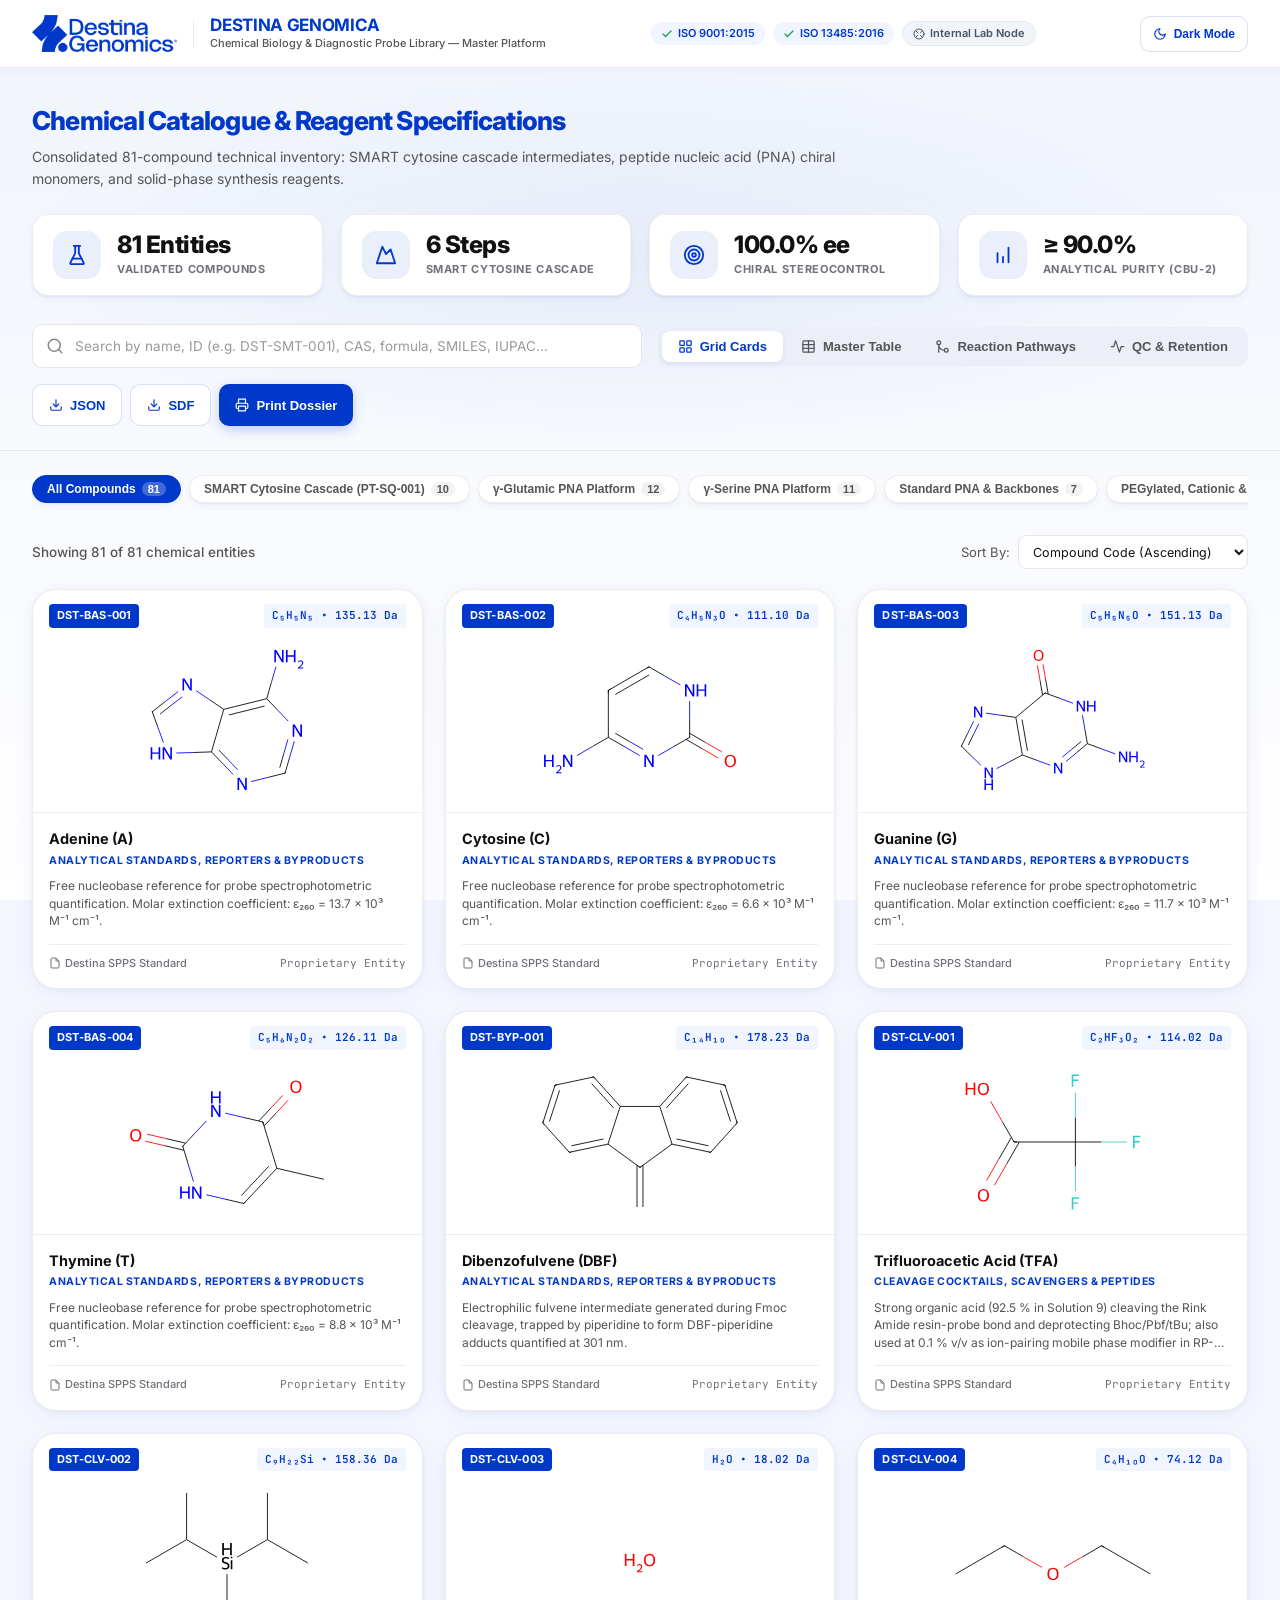
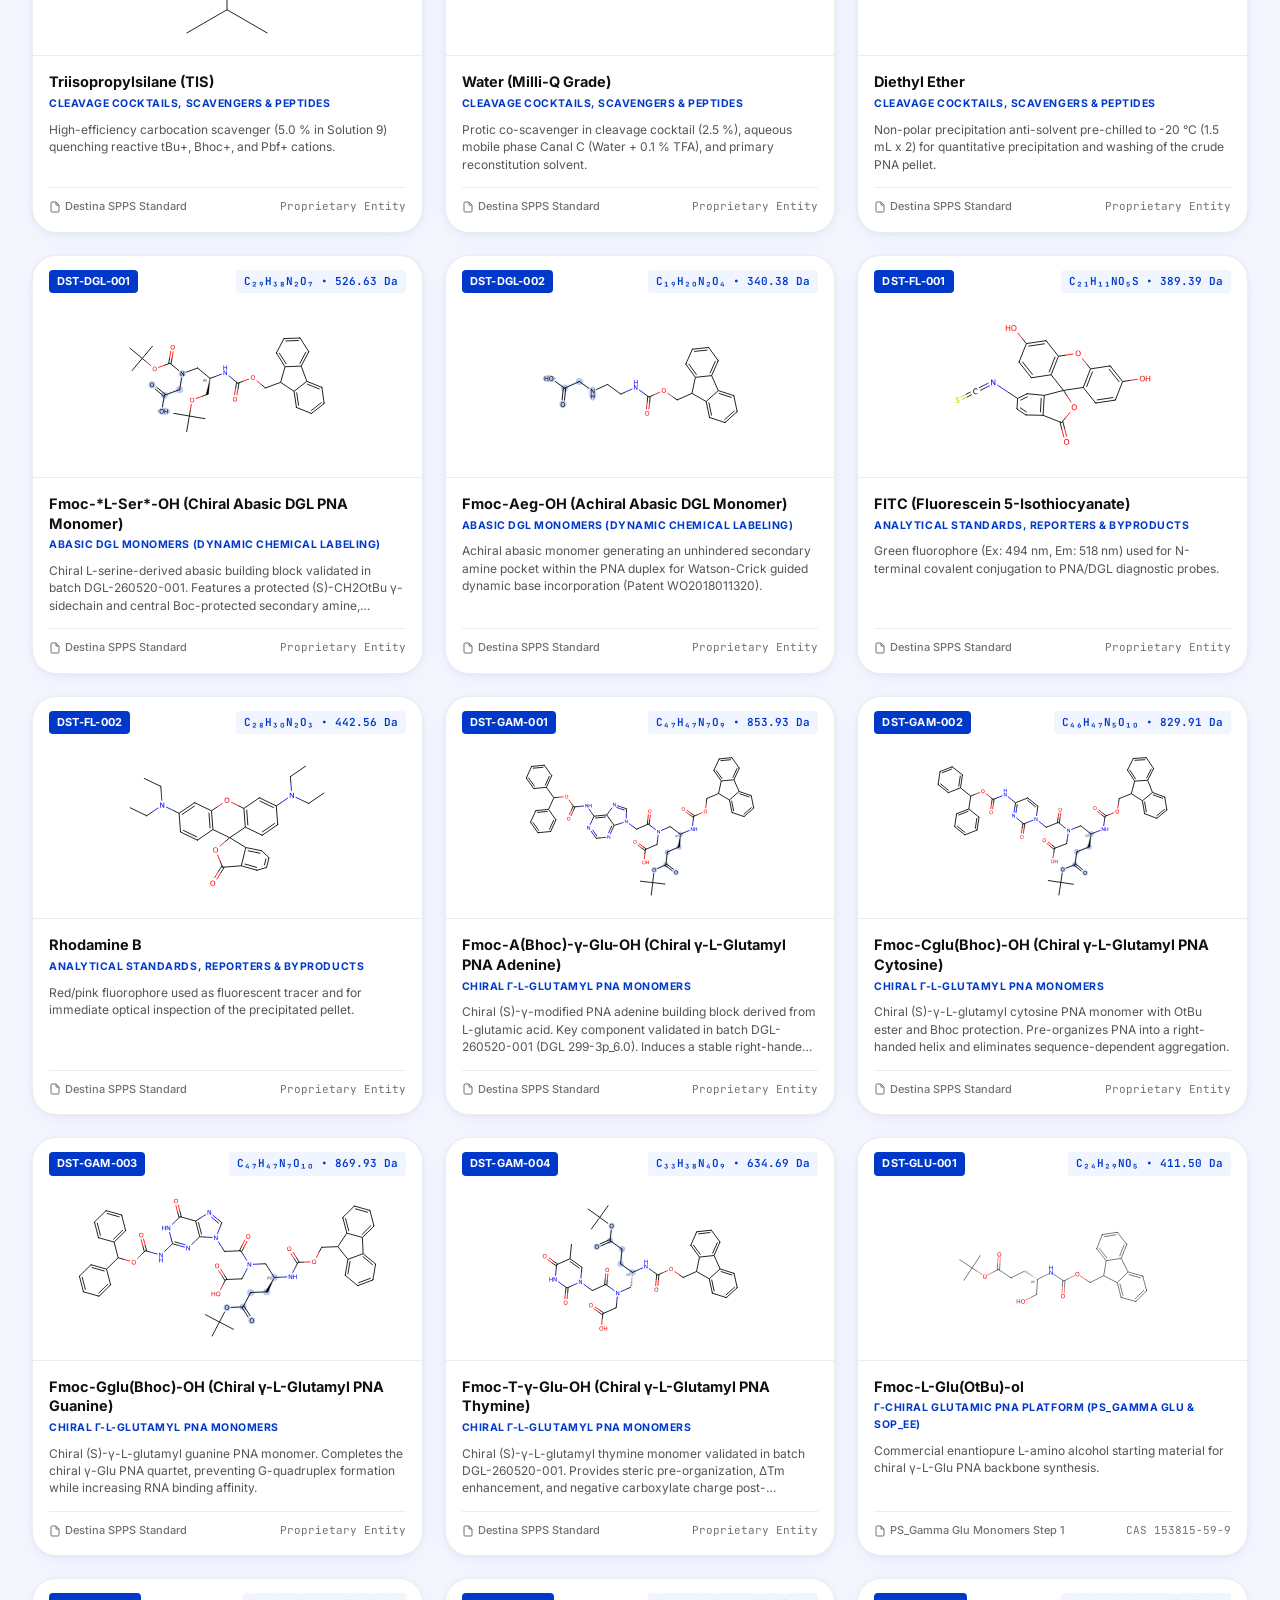
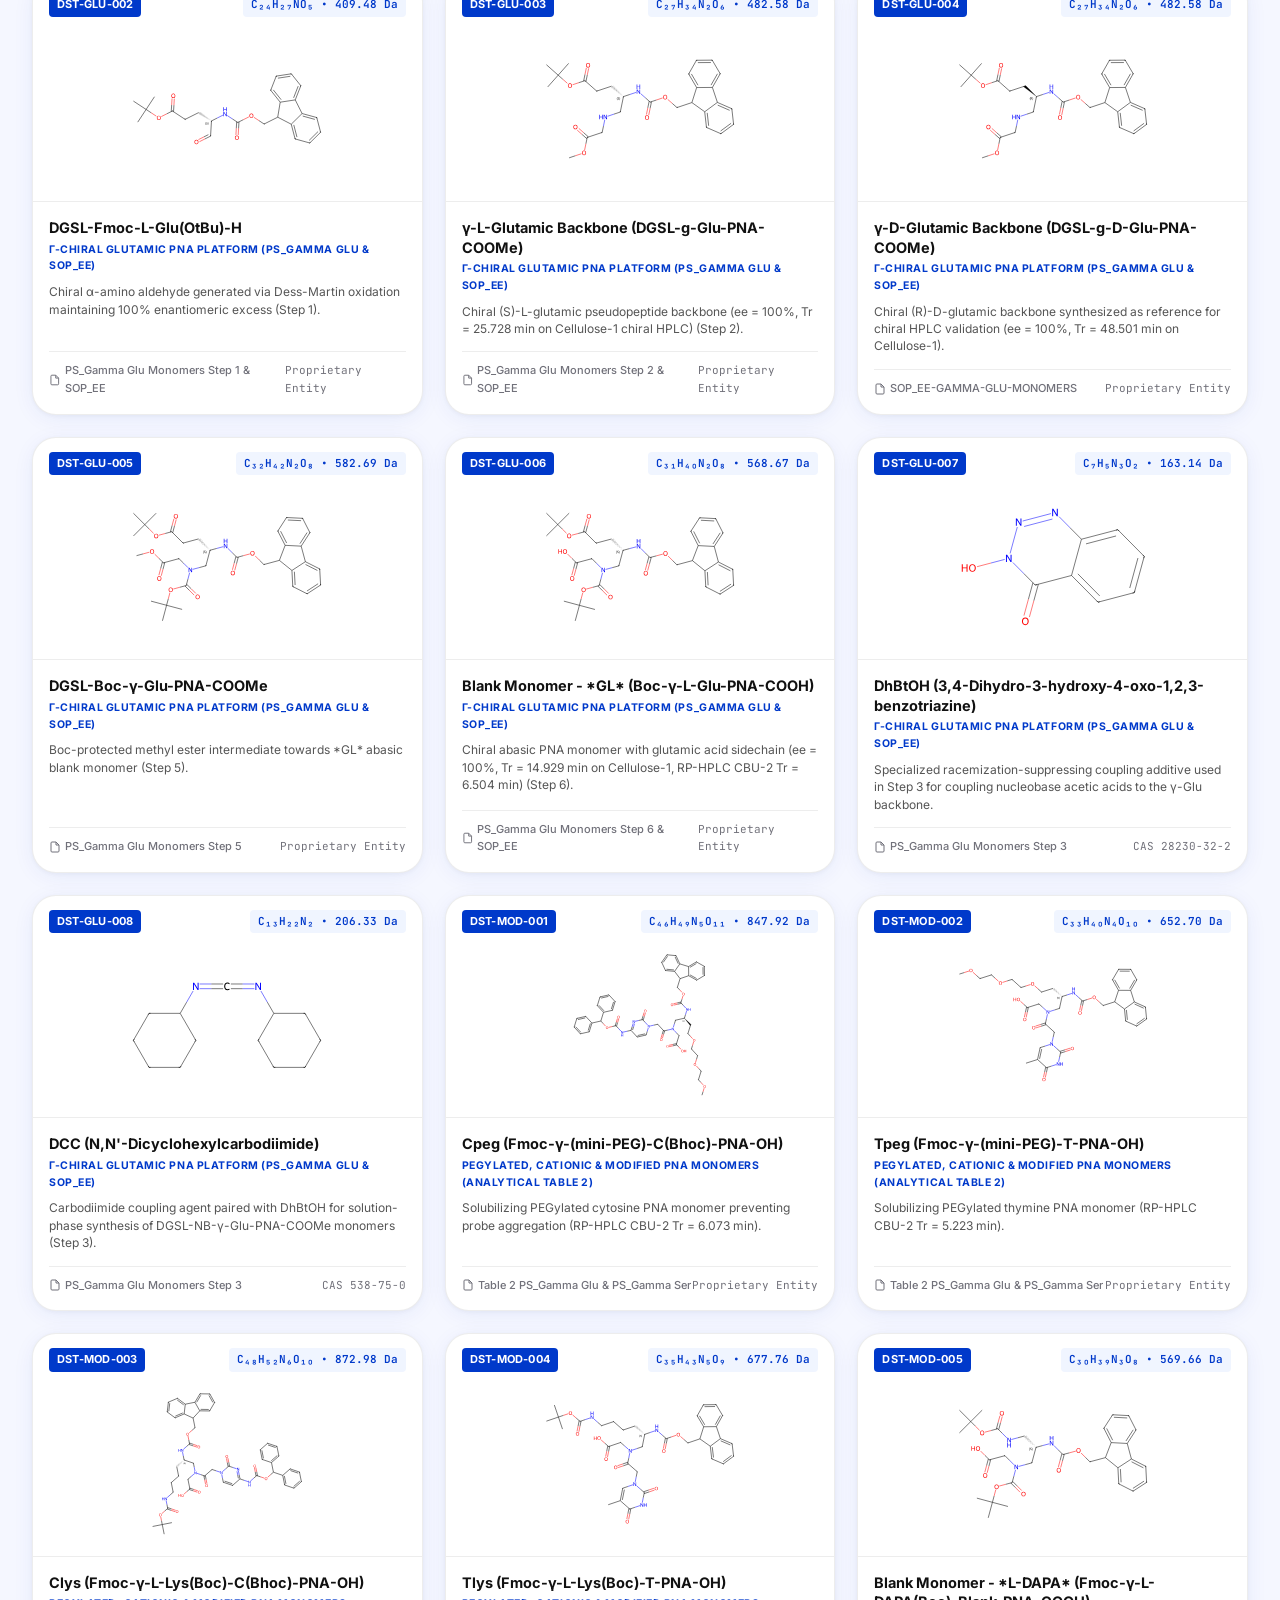
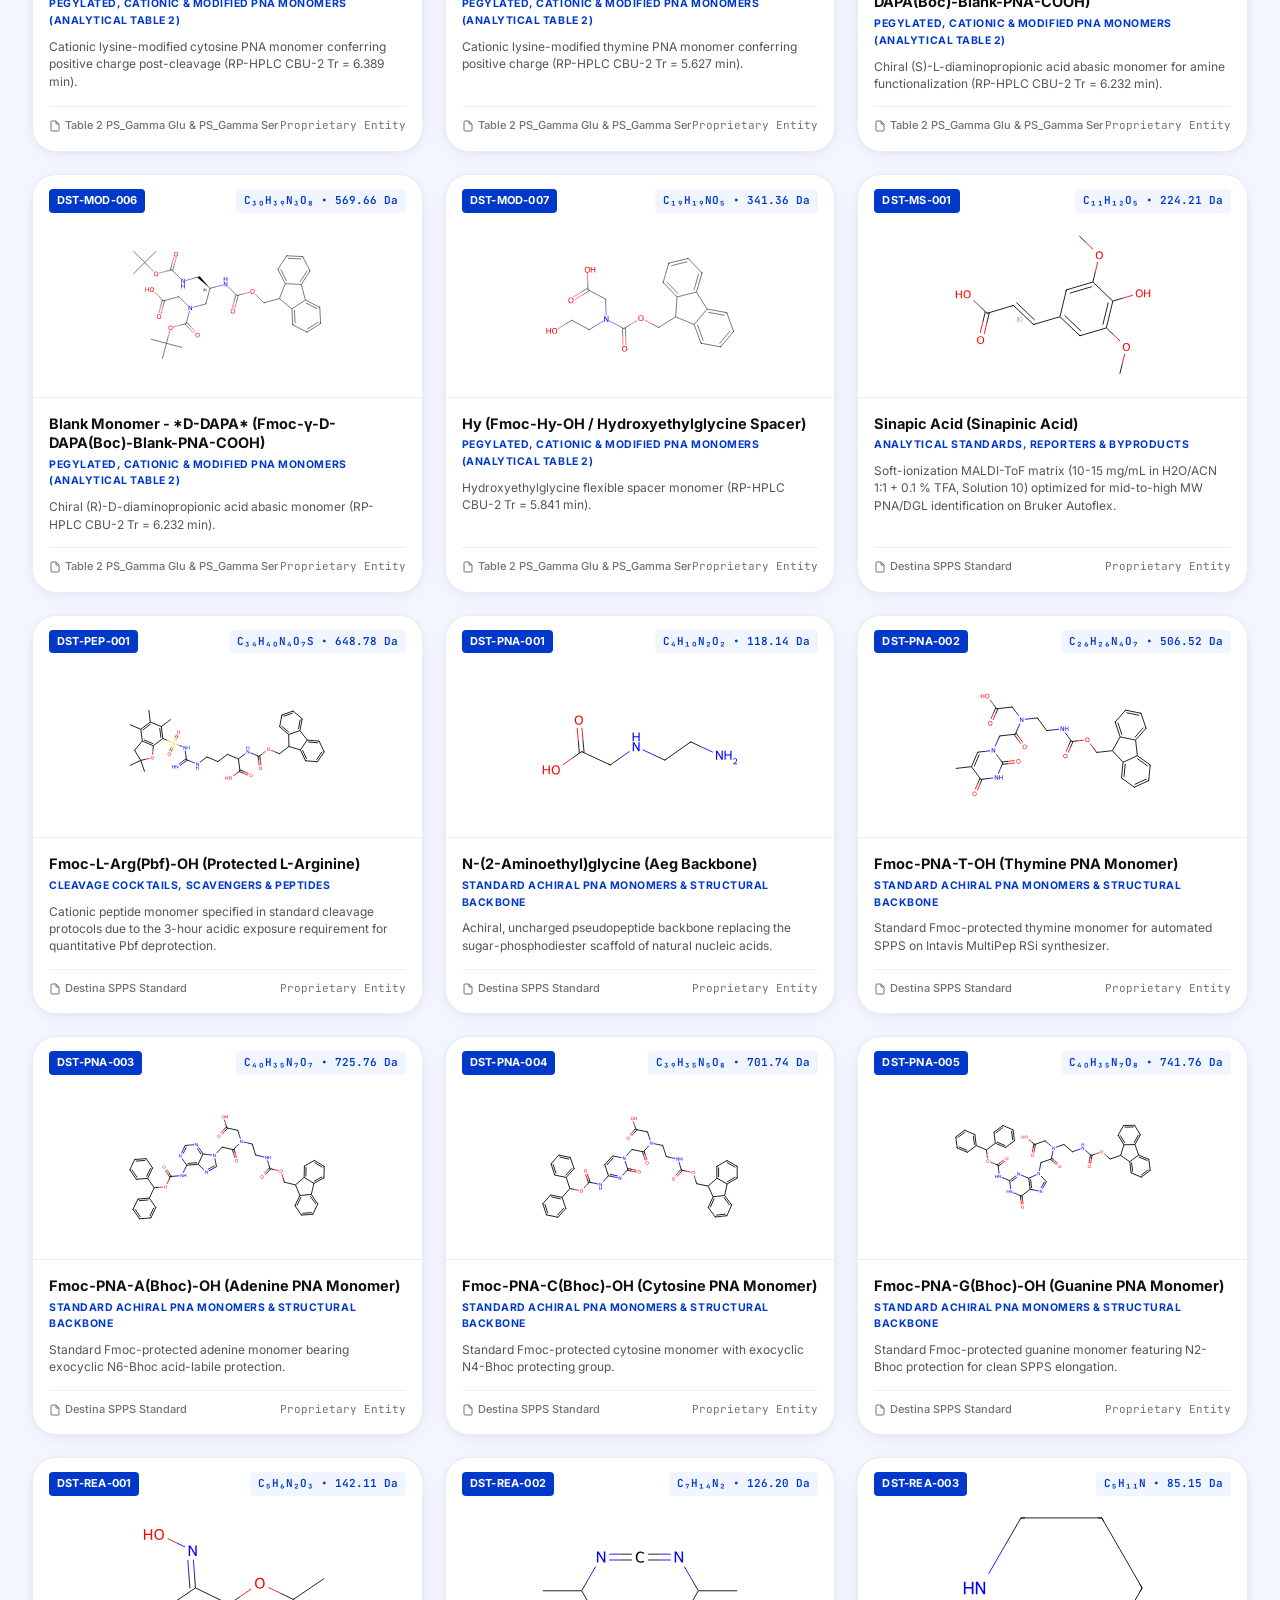
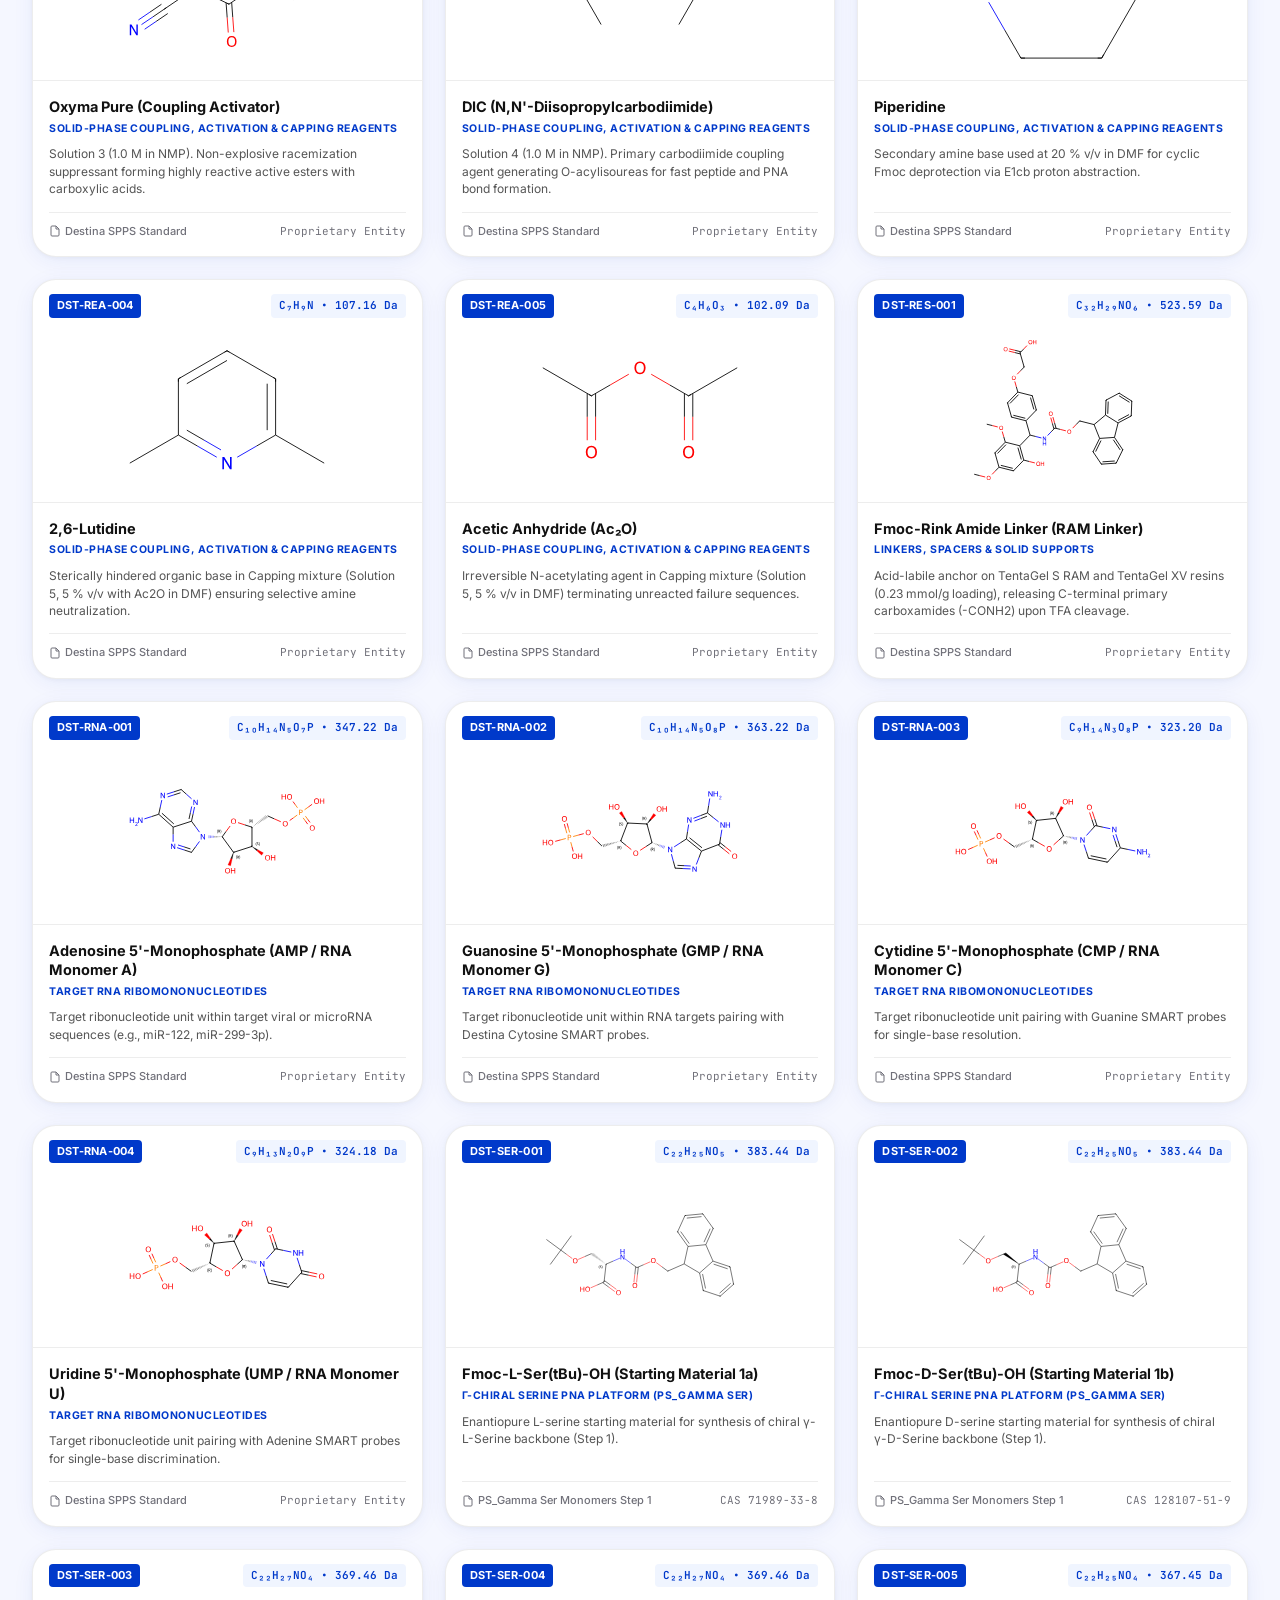
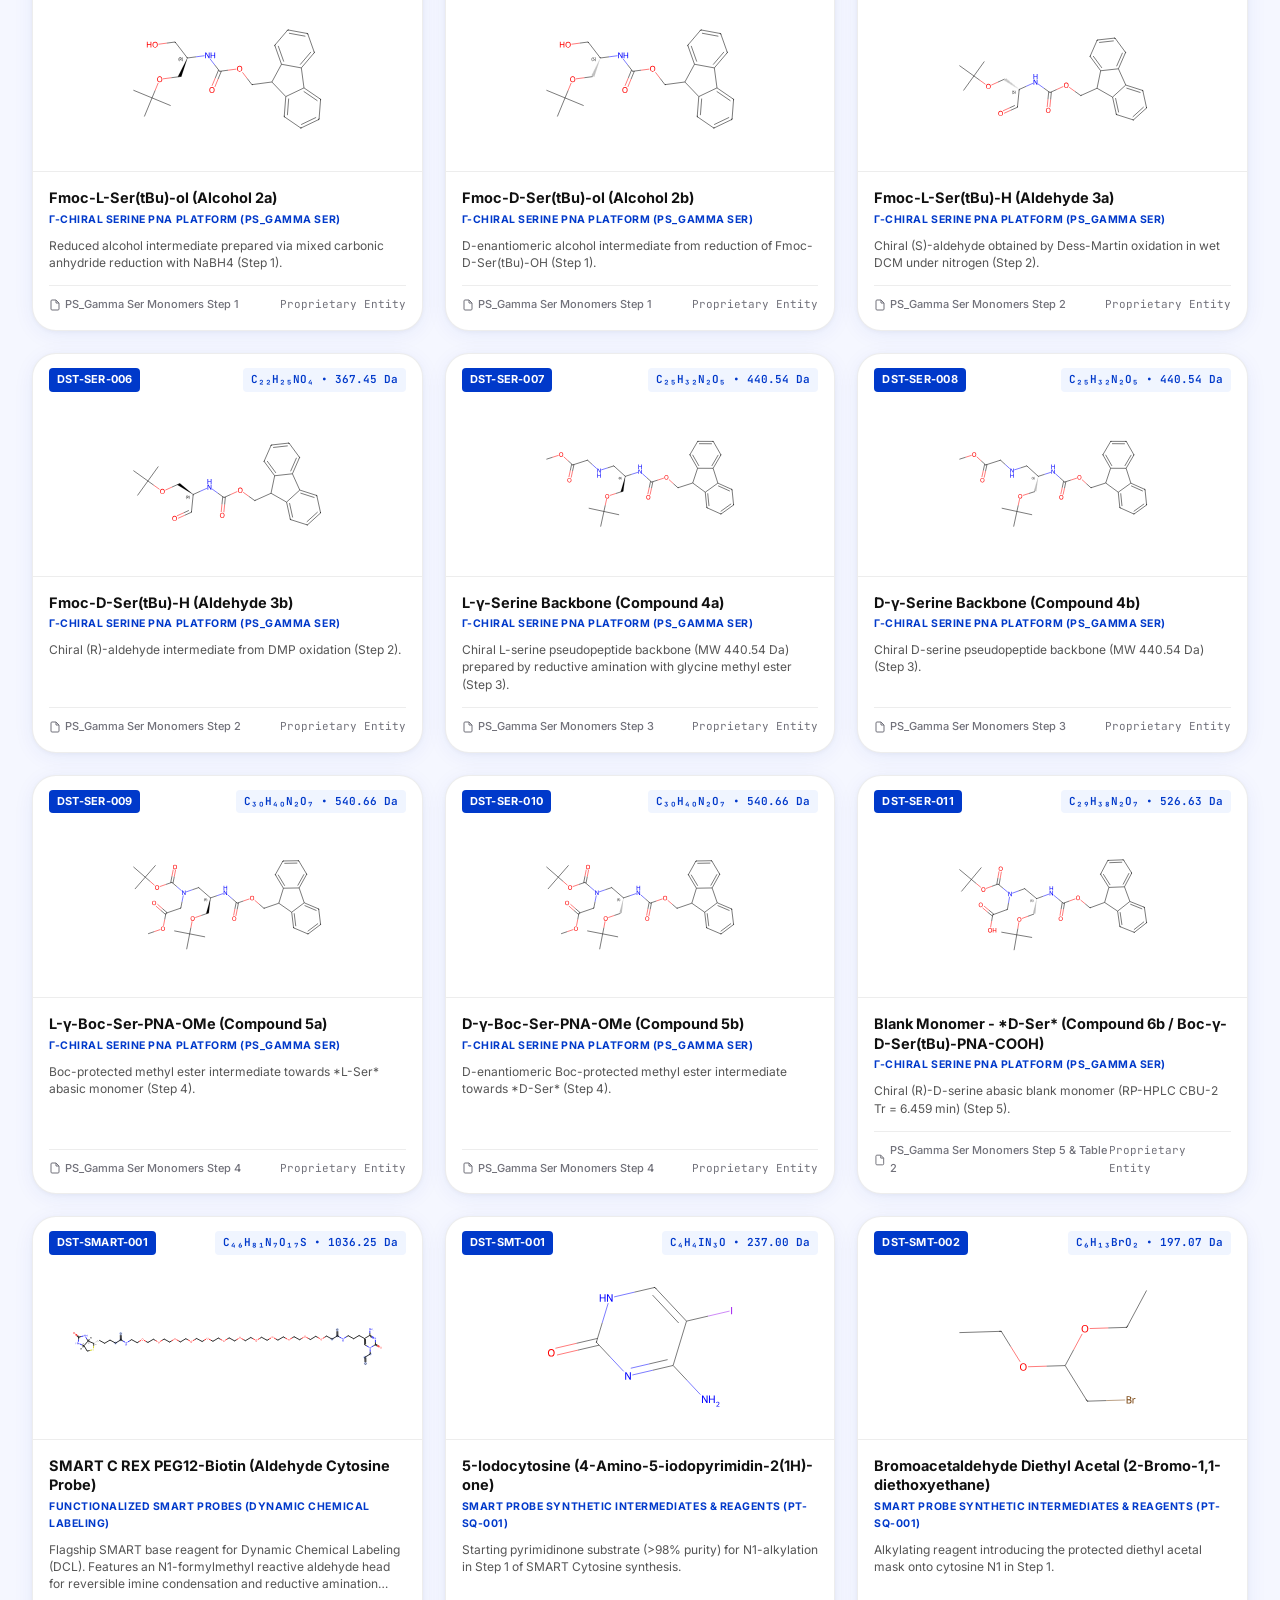
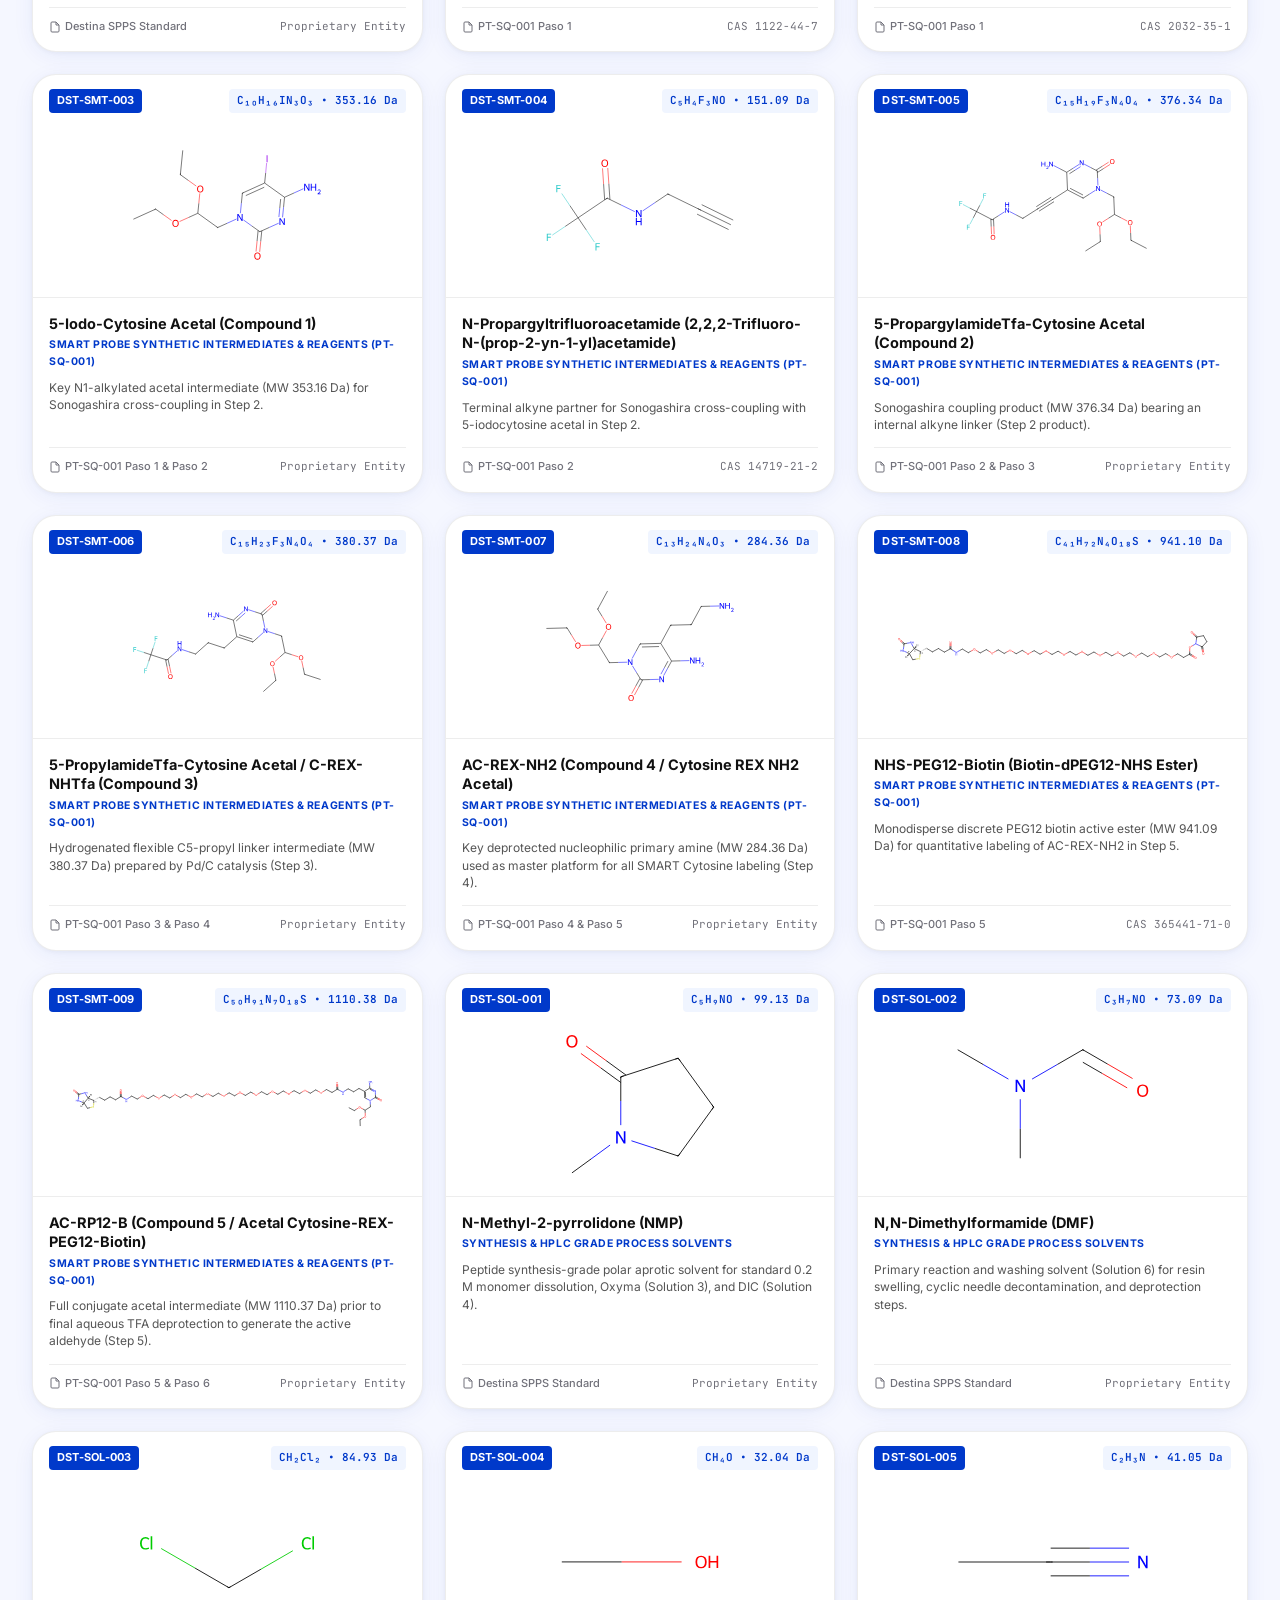
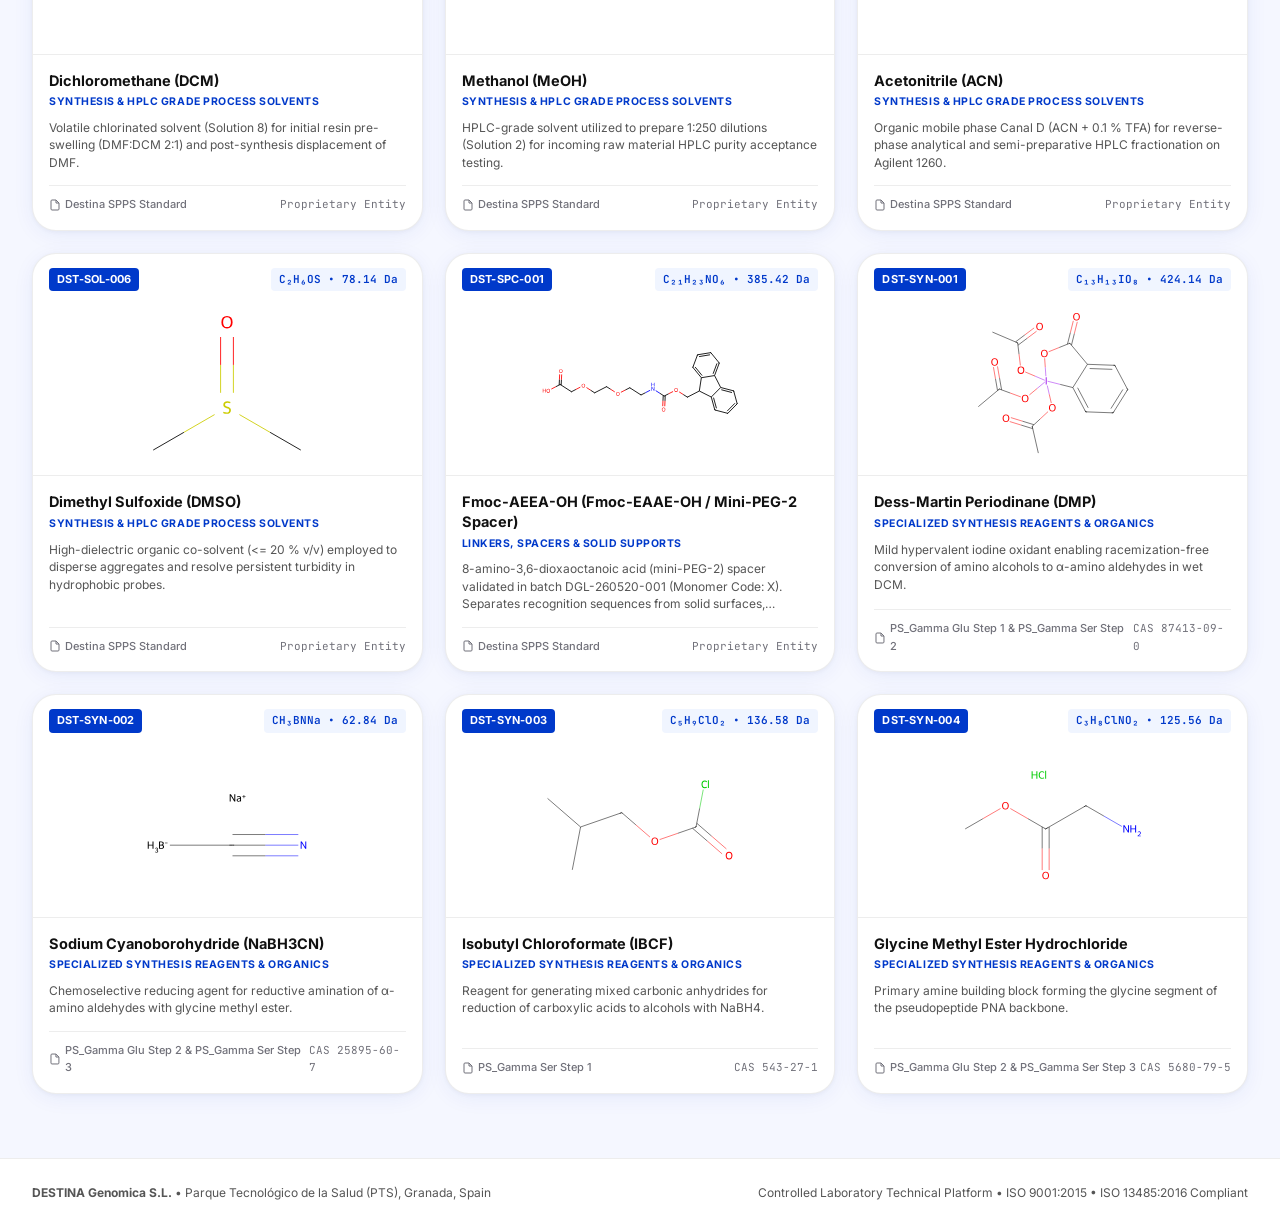
==== commit 792555c0: "feat: add LEGO explainer voice off master track and chemical catalogue v4 portable package" ====
--- a/assets/chem/index.html
+++ b/assets/chem/index.html
@@ -3,7 +3,7 @@
 <head>
   <meta charset="UTF-8">
   <meta name="viewport" content="width=device-width, initial-scale=1.0">
-  <title>Destina Genomica — Chemical Catalogue Master App</title>
+  <title>DESTINA Genomica — Chemical Catalogue Master Platform</title>
   <link rel="stylesheet" href="styles.css">
   <link rel="preconnect" href="https://fonts.googleapis.com">
   <link rel="preconnect" href="https://fonts.gstatic.com" crossorigin>
@@ -11,108 +11,157 @@
 </head>
 <body>
 
-  <!-- Top Global Header -->
+  <!-- Top Global Header (Destina Design System 68px Navbar) -->
   <header class="destina-header">
     <div class="header-inner">
       <div class="brand-section">
-        <div class="brand-logo-icon">D</div>
+        <img src="assets/logotype-secondary-blue.png" alt="DESTINA Genomica" class="brand-logo-img">
+        <div class="brand-divider"></div>
         <div class="brand-titles">
-          <h1>DESTINA GENOMICA <span class="brand-badge">Catalogue App</span></h1>
-          <p>Chemical Biology & Diagnostic Probe Library — Master Technical Platform</p>
+          <h1>DESTINA GENOMICA</h1>
+          <p>Chemical Biology & Diagnostic Probe Library — Master Platform</p>
         </div>
       </div>
 
       <div class="header-badges">
-        <div class="iso-pill"><i>✓</i> ISO 9001:2015</div>
-        <div class="iso-pill"><i>✓</i> ISO 13485:2016</div>
-        <div class="iso-pill"><i>✓</i> Release 4.0 (81 Entities)</div>
+        <div class="badge-iso">
+          <svg width="12" height="12" viewBox="0 0 24 24" fill="none" stroke="currentColor" stroke-width="2.5" stroke-linecap="round" stroke-linejoin="round"><polyline points="20 6 9 17 4 12"/></svg>
+          ISO 9001:2015
+        </div>
+        <div class="badge-iso">
+          <svg width="12" height="12" viewBox="0 0 24 24" fill="none" stroke="currentColor" stroke-width="2.5" stroke-linecap="round" stroke-linejoin="round"><polyline points="20 6 9 17 4 12"/></svg>
+          ISO 13485:2016
+        </div>
+        <div class="badge-internal">
+          <svg width="12" height="12" viewBox="0 0 24 24" fill="none" stroke="currentColor" stroke-width="2" stroke-linecap="round" stroke-linejoin="round"><circle cx="12" cy="12" r="10"/><path d="m4.93 4.93 4.24 4.24"/><path d="m14.83 9.17 4.24-4.24"/><path d="m14.83 14.83 4.24 4.24"/><path d="m9.17 14.83-4.24 4.24"/></svg>
+          Internal Lab Node
+        </div>
       </div>
 
       <div class="header-actions">
-        <button id="themeToggleBtn" class="theme-toggle-btn" title="Toggle Light/Dark Theme">
-          🌙 Dark Mode
+        <button id="themeToggleBtn" class="btn-secondary" style="height: 36px; padding: 0 12px; font-size: 12px;" title="Toggle Light/Dark Theme">
+          <svg width="14" height="14" viewBox="0 0 24 24" fill="none" stroke="currentColor" stroke-width="2" stroke-linecap="round" stroke-linejoin="round"><path d="M12 3a6 6 0 0 0 9 9 9 9 0 1 1-9-9Z"/></svg>
+          <span id="themeToggleText">Dark Mode</span>
         </button>
       </div>
     </div>
   </header>
 
-  <!-- Hero Banner & Stats Row -->
-  <section class="hero-banner">
+  <!-- Hero Section: Clinical Summary & Metrics -->
+  <section class="hero-section">
     <div class="hero-inner">
-      <div class="hero-stats-row">
-        <div class="hero-stat-card">
-          <div class="stat-icon">⚗️</div>
-          <div class="stat-content">
-            <div class="stat-val">81 Entities</div>
-            <div class="stat-lbl">Validated Compounds</div>
-          </div>
-        </div>
-        <div class="hero-stat-card">
-          <div class="stat-icon">🧬</div>
-          <div class="stat-content">
-            <div class="stat-val">6 Steps</div>
-            <div class="stat-lbl">SMART Cytosine Cascade</div>
-          </div>
-        </div>
-        <div class="hero-stat-card">
-          <div class="stat-icon">🎯</div>
-          <div class="stat-content">
-            <div class="stat-val">100.0% ee</div>
-            <div class="stat-lbl">Chiral HPLC Stereocontrol</div>
-          </div>
-        </div>
-        <div class="hero-stat-card">
-          <div class="stat-icon">📊</div>
-          <div class="stat-content">
-            <div class="stat-val">≥ 90.0%</div>
-            <div class="stat-lbl">Analytical Purity (CBU-2)</div>
+      <div class="hero-header-line">
+        <h2>Chemical Catalogue & Reagent Specifications</h2>
+        <p>Consolidated 81-compound technical inventory: SMART cytosine cascade intermediates, peptide nucleic acid (PNA) chiral monomers, and solid-phase synthesis reagents.</p>
+      </div>
+
+      <!-- Metric StatCards (Destina Design System Style: 48px tile, 8% tint, radius 14) -->
+      <div class="hero-stats-grid">
+        <div class="dg-statcard">
+          <div class="statcard-tile">
+            <svg width="22" height="22" viewBox="0 0 24 24" fill="none" stroke="currentColor" stroke-width="2" stroke-linecap="round" stroke-linejoin="round"><path d="M10 2v7.527a2 2 0 0 1-.211.896L4.72 20.55a1 1 0 0 0 .9 1.45h12.76a1 1 0 0 0 .9-1.45l-5.069-10.127A2 2 0 0 1 14 9.527V2"/><path d="M8.5 2h7"/><path d="M7 16h10"/></svg>
+          </div>
+          <div>
+            <div class="statcard-val">81 Entities</div>
+            <div class="statcard-lbl">Validated Compounds</div>
+          </div>
+        </div>
+
+        <div class="dg-statcard">
+          <div class="statcard-tile">
+            <svg width="22" height="22" viewBox="0 0 24 24" fill="none" stroke="currentColor" stroke-width="2" stroke-linecap="round" stroke-linejoin="round"><path d="m8 3 4 8 5-5 5 15H2L8 3z"/></svg>
+          </div>
+          <div>
+            <div class="statcard-val">6 Steps</div>
+            <div class="statcard-lbl">SMART Cytosine Cascade</div>
+          </div>
+        </div>
+
+        <div class="dg-statcard">
+          <div class="statcard-tile">
+            <svg width="22" height="22" viewBox="0 0 24 24" fill="none" stroke="currentColor" stroke-width="2" stroke-linecap="round" stroke-linejoin="round"><circle cx="12" cy="12" r="10"/><circle cx="12" cy="12" r="6"/><circle cx="12" cy="12" r="2"/></svg>
+          </div>
+          <div>
+            <div class="statcard-val">100.0% ee</div>
+            <div class="statcard-lbl">Chiral Stereocontrol</div>
+          </div>
+        </div>
+
+        <div class="dg-statcard">
+          <div class="statcard-tile">
+            <svg width="22" height="22" viewBox="0 0 24 24" fill="none" stroke="currentColor" stroke-width="2" stroke-linecap="round" stroke-linejoin="round"><path d="M12 20v-6M6 20V10M18 20V4"/></svg>
+          </div>
+          <div>
+            <div class="statcard-val">&ge; 90.0%</div>
+            <div class="statcard-lbl">Analytical Purity (CBU-2)</div>
           </div>
         </div>
       </div>
 
       <!-- Controls Row: Search + View Tabs + Exports -->
-      <div class="search-controls-bar">
-        <div class="search-box-wrapper">
-          <span class="search-icon">🔍</span>
-          <input type="text" id="searchInput" class="search-input" placeholder="Search by name, ID (e.g. DST-SMT-001), CAS, formula, SMILES, IUPAC...">
-        </div>
-
-        <div class="view-tabs">
-          <button class="view-tab-btn active" data-view="catalogue">🗂 Grid Cards</button>
-          <button class="view-tab-btn" data-view="table">📊 Master Table</button>
-          <button class="view-tab-btn" data-view="pathways">⚗️ Reaction Pathways</button>
-          <button class="view-tab-btn" data-view="qc">📈 QC & Retention</button>
-        </div>
-
-        <div class="export-btn-group">
-          <button id="exportJsonBtn" class="btn-action" title="Export full JSON dataset">JSON</button>
-          <button id="exportSdfBtn" class="btn-action" title="Download consolidated SDF">SDF</button>
-          <button id="printDossierBtn" class="btn-action" title="Print regulatory dossier">Print</button>
+      <div class="controls-bar">
+        <div class="search-field-wrapper">
+          <svg width="18" height="18" viewBox="0 0 24 24" fill="none" stroke="currentColor" stroke-width="2" stroke-linecap="round" stroke-linejoin="round"><circle cx="11" cy="11" r="8"/><path d="m21 21-4.3-4.3"/></svg>
+          <input type="text" id="searchInput" class="dg-input" placeholder="Search by name, ID (e.g. DST-SMT-001), CAS, formula, SMILES, IUPAC...">
+        </div>
+
+        <div class="view-tabs-group">
+          <button class="view-tab active" data-view="catalogue">
+            <svg width="15" height="15" viewBox="0 0 24 24" fill="none" stroke="currentColor" stroke-width="2" stroke-linecap="round" stroke-linejoin="round"><rect width="7" height="7" x="3" y="3" rx="1"/><rect width="7" height="7" x="14" y="3" rx="1"/><rect width="7" height="7" x="14" y="14" rx="1"/><rect width="7" height="7" x="3" y="14" rx="1"/></svg>
+            Grid Cards
+          </button>
+          <button class="view-tab" data-view="table">
+            <svg width="15" height="15" viewBox="0 0 24 24" fill="none" stroke="currentColor" stroke-width="2" stroke-linecap="round" stroke-linejoin="round"><path d="M12 3v18"/><rect width="18" height="18" x="3" y="3" rx="2"/><path d="M3 9h18"/><path d="M3 15h18"/></svg>
+            Master Table
+          </button>
+          <button class="view-tab" data-view="pathways">
+            <svg width="15" height="15" viewBox="0 0 24 24" fill="none" stroke="currentColor" stroke-width="2" stroke-linecap="round" stroke-linejoin="round"><circle cx="18" cy="18" r="3"/><circle cx="6" cy="6" r="3"/><path d="M6 21V9a9 9 0 0 0 9 9"/></svg>
+            Reaction Pathways
+          </button>
+          <button class="view-tab" data-view="qc">
+            <svg width="15" height="15" viewBox="0 0 24 24" fill="none" stroke="currentColor" stroke-width="2" stroke-linecap="round" stroke-linejoin="round"><path d="M22 12h-4l-3 9L9 3l-3 9H2"/></svg>
+            QC & Retention
+          </button>
+        </div>
+
+        <div class="actions-group">
+          <button id="exportJsonBtn" class="btn-secondary" title="Export full JSON dataset">
+            <svg width="14" height="14" viewBox="0 0 24 24" fill="none" stroke="currentColor" stroke-width="2" stroke-linecap="round" stroke-linejoin="round"><path d="M21 15v4a2 2 0 0 1-2 2H5a2 2 0 0 1-2-2v-4"/><polyline points="7 10 12 15 17 10"/><line x1="12" x2="12" y1="15" y2="3"/></svg>
+            JSON
+          </button>
+          <button id="exportSdfBtn" class="btn-secondary" title="Download consolidated SDF">
+            <svg width="14" height="14" viewBox="0 0 24 24" fill="none" stroke="currentColor" stroke-width="2" stroke-linecap="round" stroke-linejoin="round"><path d="M21 15v4a2 2 0 0 1-2 2H5a2 2 0 0 1-2-2v-4"/><polyline points="7 10 12 15 17 10"/><line x1="12" x2="12" y1="15" y2="3"/></svg>
+            SDF
+          </button>
+          <button id="printDossierBtn" class="btn-primary" title="Print regulatory dossier">
+            <svg width="14" height="14" viewBox="0 0 24 24" fill="none" stroke="currentColor" stroke-width="2" stroke-linecap="round" stroke-linejoin="round"><polyline points="6 9 6 2 18 2 18 9"/><path d="M6 18H4a2 2 0 0 1-2-2v-5a2 2 0 0 1 2-2h16a2 2 0 0 1 2 2v5a2 2 0 0 1-2 2h-2"/><rect width="12" height="8" x="6" y="14"/></svg>
+            Print Dossier
+          </button>
         </div>
       </div>
     </div>
   </section>
 
   <!-- Main Content Layout -->
-  <main class="app-main">
+  <main class="app-content">
 
     <!-- Category Chips Filter -->
-    <nav id="categoryFilterNav" class="category-filter-nav">
+    <nav id="categoryFilterNav" class="filter-chips-nav">
       <!-- Injected via app.js -->
     </nav>
 
-    <!-- Results Header -->
-    <div class="results-header-bar">
-      <div id="resultsCount" class="results-count-text">Loading chemical catalogue...</div>
-      <div class="sort-select-wrapper">
+    <!-- Results Header Bar -->
+    <div id="resultsMetaBar" class="results-meta-bar">
+      <div id="resultsCount" class="results-meta-text">Loading chemical catalogue...</div>
+      <div class="sort-group">
         <label for="sortSelect">Sort By:</label>
-        <select id="sortSelect" class="sort-select">
+        <select id="sortSelect" class="dg-select">
           <option value="id-asc">Compound Code (Ascending)</option>
           <option value="id-desc">Compound Code (Descending)</option>
-          <option value="name-asc">Name (A → Z)</option>
-          <option value="name-desc">Name (Z → A)</option>
-          <option value="mw-asc">Molecular Weight (Low → High)</option>
-          <option value="mw-desc">Molecular Weight (High → Low)</option>
+          <option value="name-asc">Name (A &rarr; Z)</option>
+          <option value="name-desc">Name (Z &rarr; A)</option>
+          <option value="mw-asc">Molecular Weight (Low &rarr; High)</option>
+          <option value="mw-desc">Molecular Weight (High &rarr; Low)</option>
         </select>
       </div>
     </div>
@@ -126,9 +175,9 @@
 
     <!-- VIEW 2: Master Data Table -->
     <section id="tableView" style="display: none;">
-      <div class="table-view-container">
-        <div class="table-responsive">
-          <table class="destina-table">
+      <div class="table-card-container">
+        <div class="table-scroll">
+          <table class="clinical-table">
             <thead>
               <tr>
                 <th>Code</th>
@@ -151,182 +200,216 @@
 
     <!-- VIEW 3: Reaction Pathways Explorer -->
     <section id="pathwaysView" style="display: none;">
-      <div class="pathway-selector-row" id="pathwaySelectorRow">
-        <!-- Buttons injected by app.js -->
-      </div>
-      <div class="pathway-flow-container" id="pathwayFlowContainer">
-        <!-- Flow steps rendered by app.js -->
+      <div class="pathways-layout">
+        <div class="pathways-nav" id="pathwaySelectorRow">
+          <!-- Buttons injected by app.js -->
+        </div>
+        <div class="pathway-board" id="pathwayFlowContainer">
+          <!-- Flow steps rendered by app.js -->
+        </div>
       </div>
     </section>
 
     <!-- VIEW 4: Analytical QC & Retention Times -->
     <section id="qcView" style="display: none;">
-      <div class="qc-dashboard-container">
-        <div class="qc-spec-summary-cards">
-          <div class="qc-spec-card">
-            <h4>RP-HPLC Purity Specification</h4>
-            <div class="spec-val">≥ 90.0%</div>
-            <p>Agilent Poroshell 120 EC-C18 (4.6 × 50 mm, 2.7 µm), Method DSTNA_CBU_2</p>
-          </div>
-          <div class="qc-spec-card">
-            <h4>Chiral HPLC Enantiomeric Excess</h4>
-            <div class="spec-val">100.0% ee</div>
-            <p>Cellulose-1 column (250 × 4.6 mm), baseline separation of L/D enantiomers</p>
-          </div>
-          <div class="qc-spec-card">
-            <h4>HRMS Identity Confirmation</h4>
-            <div class="spec-val">± 10 ppm</div>
-            <p>Theoretical exact mass tolerance verified by high-resolution MS</p>
-          </div>
-          <div class="qc-spec-card">
-            <h4>Optical Appearance at 0.2 M</h4>
-            <div class="spec-val">100% Limpid</div>
-            <p>Completely clear in NMP/DMF with zero particulate suspension</p>
-          </div>
-        </div>
-
-        <h3 style="font-size: 16px; margin-bottom: 12px; color: var(--text-main);">
-          Master PNA Monomer Retention Times & Chiral Resolution
-        </h3>
-        <div class="table-view-container">
-          <div class="table-responsive">
-            <table class="destina-table">
-              <thead>
-                <tr>
-                  <th>Code</th>
-                  <th>Chemical Description</th>
-                  <th>RP-HPLC Tr (CBU-2)</th>
-                  <th>Chiral Column & Mobile Phase</th>
-                  <th>Chiral Tr (min)</th>
-                  <th>Enantiomeric Excess</th>
-                </tr>
-              </thead>
-              <tbody id="qcTableBody">
-                <!-- Injected via app.js -->
-              </tbody>
-            </table>
-          </div>
+      <div class="qc-specs-row">
+        <div class="qc-spec-box">
+          <div class="spec-label">RP-HPLC Purity Specification</div>
+          <div class="spec-metric">&ge; 90.0%</div>
+          <div class="spec-desc">Agilent Poroshell 120 EC-C18 (4.6 &times; 50 mm, 2.7 &micro;m), Method DSTNA_CBU_2</div>
+        </div>
+        <div class="qc-spec-box">
+          <div class="spec-label">Chiral Enantiomeric Excess</div>
+          <div class="spec-metric">100.0% ee</div>
+          <div class="spec-desc">Cellulose-1 column (250 &times; 4.6 mm), baseline separation of L/D enantiomers</div>
+        </div>
+        <div class="qc-spec-box">
+          <div class="spec-label">HRMS Identity Confirmation</div>
+          <div class="spec-metric">&plusmn; 10 ppm</div>
+          <div class="spec-desc">Theoretical exact mass tolerance verified by high-resolution Q-TOF/MALDI MS</div>
+        </div>
+        <div class="qc-spec-box">
+          <div class="spec-label">Optical Appearance at 0.2 M</div>
+          <div class="spec-metric">100% Limpid</div>
+          <div class="spec-desc">Completely clear solution in NMP/DMF with zero particulate suspension</div>
+        </div>
+      </div>
+
+      <div class="table-card-container">
+        <div style="padding: 18px 22px; border-bottom: 1px solid var(--border-hairline);">
+          <h3 style="font-size: 15px; font-weight: 700; color: var(--text-main);">
+            Master PNA Monomer Retention Times & Chiral Resolution
+          </h3>
+        </div>
+        <div class="table-scroll">
+          <table class="clinical-table">
+            <thead>
+              <tr>
+                <th>Code</th>
+                <th>Chemical Description</th>
+                <th>RP-HPLC Tr (CBU-2)</th>
+                <th>Chiral Column & Mobile Phase</th>
+                <th>Chiral Tr (min)</th>
+                <th>Enantiomeric Excess</th>
+              </tr>
+            </thead>
+            <tbody id="qcTableBody">
+              <!-- Injected via app.js -->
+            </tbody>
+          </table>
         </div>
       </div>
     </section>
 
   </main>
 
-  <!-- Molecular Inspector Modal -->
+  <!-- Institutional Footer -->
+  <footer class="destina-footer">
+    <div class="footer-inner">
+      <div>
+        <strong>DESTINA Genomica S.L.</strong> &bull; Parque Tecnol&oacute;gico de la Salud (PTS), Granada, Spain
+      </div>
+      <div>
+        Controlled Laboratory Technical Platform &bull; ISO 9001:2015 &bull; ISO 13485:2016 Compliant
+      </div>
+    </div>
+  </footer>
+
+  <!-- Molecular Inspector Modal (Destina Design System 20px Dialog) -->
   <div id="compoundModal" class="modal-overlay">
-    <div class="modal-card">
-      <div class="modal-header">
-        <div class="modal-header-left">
-          <span id="modalIdBadge" class="id-badge">DST-PNA-001</span>
-          <h2 id="modalTitle" style="font-size: 17px; font-weight: 700;">Compound Details</h2>
-        </div>
-        <button id="modalCloseBtn" class="modal-close-btn" title="Close inspector">✕</button>
-      </div>
-
-      <div class="modal-body">
+    <div class="modal-dialog">
+      <div class="modal-top-bar">
+        <div class="modal-header-info">
+          <span id="modalIdBadge" class="code-pill">DST-PNA-001</span>
+          <h3 id="modalTitle" style="font-size: 16px; font-weight: 700; color: var(--text-main);">Compound Details</h3>
+        </div>
+        <button id="modalCloseBtn" class="modal-btn-close" title="Close inspector">
+          <svg width="18" height="18" viewBox="0 0 24 24" fill="none" stroke="currentColor" stroke-width="2" stroke-linecap="round" stroke-linejoin="round"><path d="M18 6 6 18"/><path d="m6 6 12 12"/></svg>
+        </button>
+      </div>
+
+      <div class="modal-scroll-body">
         <!-- Interactive Structure Viewport -->
-        <div class="modal-structure-viewer">
-          <div class="modal-viewer-switch">
-            <button id="switchSvgBtn" class="switch-btn active">Vector SVG</button>
-            <button id="switchPngBtn" class="switch-btn">Claude Vision PNG</button>
+        <div class="modal-viewport-box">
+          <div class="viewport-mode-toggle">
+            <button id="switchSvgBtn" class="btn-mode-switch active">Vector SVG</button>
+            <button id="switchPngBtn" class="btn-mode-switch">Claude Vision PNG</button>
           </div>
           <img id="modalImg" src="" alt="Chemical Structure"/>
         </div>
 
         <!-- Property Badges -->
         <div style="display: flex; flex-wrap: wrap; gap: 8px;">
-          <span id="modalFormulaBadge" class="formula-mw-badge">C4H10N2O2</span>
-          <span id="modalMwBadge" class="formula-mw-badge">118.14 Da</span>
-          <span id="modalCasBadge" class="formula-mw-badge">CAS: -</span>
+          <span id="modalFormulaBadge" class="formula-pill">C4H10N2O2</span>
+          <span id="modalMwBadge" class="formula-pill">118.14 Da</span>
+          <span id="modalCasBadge" class="formula-pill">CAS: -</span>
         </div>
 
         <!-- Systematic Info -->
         <div>
-          <h4 style="font-size: 12px; color: var(--text-muted); text-transform: uppercase; margin-bottom: 4px;">Systematic IUPAC Name</h4>
-          <p id="modalIupac" style="font-size: 13px; font-weight: 600; color: var(--text-main);">-</p>
-        </div>
-
-        <div>
-          <h4 style="font-size: 12px; color: var(--text-muted); text-transform: uppercase; margin-bottom: 4px;">Operational Mechanism & Functional Role</h4>
-          <p id="modalRole" style="font-size: 13px; color: var(--text-muted); line-height: 1.5;">-</p>
-        </div>
-
-        <div>
-          <h4 style="font-size: 12px; color: var(--text-muted); text-transform: uppercase; margin-bottom: 4px;">Document Reference & Synthetic Step</h4>
-          <p id="modalDoc" style="font-size: 12px; color: var(--primary-accent); font-weight: 600;">-</p>
-        </div>
-
-        <!-- Descriptors Grid -->
-        <div>
-          <h4 style="font-size: 12px; color: var(--text-muted); text-transform: uppercase; margin-bottom: 8px;">Calculated Physical-Chemical Descriptors</h4>
-          <div class="modal-props-grid">
-            <div class="prop-cell">
-              <div class="prop-lbl">Exact MW</div>
-              <div id="propExactMw" class="prop-val">-</div>
-            </div>
-            <div class="prop-cell">
-              <div class="prop-lbl">LogP</div>
-              <div id="propLogP" class="prop-val">-</div>
-            </div>
-            <div class="prop-cell">
-              <div class="prop-lbl">TPSA</div>
-              <div id="propTpsa" class="prop-val">-</div>
-            </div>
-            <div class="prop-cell">
-              <div class="prop-lbl">H-Donors</div>
-              <div id="propHbd" class="prop-val">-</div>
-            </div>
-            <div class="prop-cell">
-              <div class="prop-lbl">H-Acceptors</div>
-              <div id="propHba" class="prop-val">-</div>
-            </div>
-            <div class="prop-cell">
-              <div class="prop-lbl">Rotatable Bonds</div>
-              <div id="propRotb" class="prop-val">-</div>
+          <div style="font-size: 11px; font-weight: 700; color: var(--text-subtle); text-transform: uppercase; letter-spacing: 0.05em; margin-bottom: 4px;">Systematic IUPAC Name</div>
+          <div id="modalIupac" style="font-size: 13.5px; font-weight: 600; color: var(--text-main);">-</div>
+        </div>
+
+        <div>
+          <div style="font-size: 11px; font-weight: 700; color: var(--text-subtle); text-transform: uppercase; letter-spacing: 0.05em; margin-bottom: 4px;">Operational Mechanism & Functional Role</div>
+          <div id="modalRole" style="font-size: 13px; color: var(--text-muted); line-height: 1.55;">-</div>
+        </div>
+
+        <div>
+          <div style="font-size: 11px; font-weight: 700; color: var(--text-subtle); text-transform: uppercase; letter-spacing: 0.05em; margin-bottom: 4px;">Document Reference & Synthetic Step</div>
+          <div id="modalDoc" style="font-size: 12.5px; color: var(--dg-blue); font-weight: 600;">-</div>
+        </div>
+
+        <!-- Descriptors Matrix -->
+        <div>
+          <div style="font-size: 11px; font-weight: 700; color: var(--text-subtle); text-transform: uppercase; letter-spacing: 0.05em; margin-bottom: 8px;">Calculated Physical-Chemical Descriptors</div>
+          <div class="descriptors-matrix">
+            <div class="descriptor-tile">
+              <div class="desc-lbl">Exact MW</div>
+              <div id="propExactMw" class="desc-val">-</div>
+            </div>
+            <div class="descriptor-tile">
+              <div class="desc-lbl">LogP</div>
+              <div id="propLogP" class="desc-val">-</div>
+            </div>
+            <div class="descriptor-tile">
+              <div class="desc-lbl">TPSA</div>
+              <div id="propTpsa" class="desc-val">-</div>
+            </div>
+            <div class="descriptor-tile">
+              <div class="desc-lbl">H-Donors</div>
+              <div id="propHbd" class="desc-val">-</div>
+            </div>
+            <div class="descriptor-tile">
+              <div class="desc-lbl">H-Acceptors</div>
+              <div id="propHba" class="desc-val">-</div>
+            </div>
+            <div class="descriptor-tile">
+              <div class="desc-lbl">Rotatable Bonds</div>
+              <div id="propRotb" class="desc-val">-</div>
             </div>
           </div>
         </div>
 
         <!-- Canonical SMILES Box -->
         <div>
-          <h4 style="font-size: 12px; color: var(--text-muted); text-transform: uppercase; margin-bottom: 4px;">Canonical SMILES</h4>
-          <div class="modal-code-box">
-            <button class="copy-icon-btn" onclick="copyTextToClipboard('modalSmiles', 'SMILES')">Copy</button>
+          <div style="font-size: 11px; font-weight: 700; color: var(--text-subtle); text-transform: uppercase; letter-spacing: 0.05em; margin-bottom: 4px;">Canonical SMILES</div>
+          <div class="code-field-container">
+            <button class="btn-code-copy" onclick="copyTextToClipboard('modalSmiles', 'SMILES')">
+              <svg width="12" height="12" viewBox="0 0 24 24" fill="none" stroke="currentColor" stroke-width="2" stroke-linecap="round" stroke-linejoin="round"><rect width="14" height="14" x="8" y="8" rx="2" ry="2"/><path d="M4 16c-1.1 0-2-.9-2-2V4c0-1.1.9-2 2-2h10c1.1 0 2 .9 2 2"/></svg>
+              Copy
+            </button>
             <pre id="modalSmiles">-</pre>
           </div>
         </div>
 
         <!-- InChI Box -->
         <div>
-          <h4 style="font-size: 12px; color: var(--text-muted); text-transform: uppercase; margin-bottom: 4px;">IUPAC InChI</h4>
-          <div class="modal-code-box">
-            <button class="copy-icon-btn" onclick="copyTextToClipboard('modalInchi', 'InChI')">Copy</button>
+          <div style="font-size: 11px; font-weight: 700; color: var(--text-subtle); text-transform: uppercase; letter-spacing: 0.05em; margin-bottom: 4px;">IUPAC InChI</div>
+          <div class="code-field-container">
+            <button class="btn-code-copy" onclick="copyTextToClipboard('modalInchi', 'InChI')">
+              <svg width="12" height="12" viewBox="0 0 24 24" fill="none" stroke="currentColor" stroke-width="2" stroke-linecap="round" stroke-linejoin="round"><rect width="14" height="14" x="8" y="8" rx="2" ry="2"/><path d="M4 16c-1.1 0-2-.9-2-2V4c0-1.1.9-2 2-2h10c1.1 0 2 .9 2 2"/></svg>
+              Copy
+            </button>
             <pre id="modalInchi">-</pre>
           </div>
         </div>
 
         <!-- MolBlock Collapsible Preview -->
         <details>
-          <summary style="font-size: 12px; color: var(--text-muted); text-transform: uppercase; cursor: pointer; font-weight: 600; margin-bottom: 6px;">
+          <summary style="font-size: 11px; color: var(--text-subtle); text-transform: uppercase; letter-spacing: 0.05em; cursor: pointer; font-weight: 700; margin-bottom: 6px;">
             View MDL MolBlock (V2000 Connection Table)
           </summary>
-          <div class="modal-code-box">
-            <button class="copy-icon-btn" onclick="copyTextToClipboard('modalMolblock', 'MolBlock')">Copy</button>
+          <div class="code-field-container" style="margin-top: 6px;">
+            <button class="btn-code-copy" onclick="copyTextToClipboard('modalMolblock', 'MolBlock')">
+              <svg width="12" height="12" viewBox="0 0 24 24" fill="none" stroke="currentColor" stroke-width="2" stroke-linecap="round" stroke-linejoin="round"><rect width="14" height="14" x="8" y="8" rx="2" ry="2"/><path d="M4 16c-1.1 0-2-.9-2-2V4c0-1.1.9-2 2-2h10c1.1 0 2 .9 2 2"/></svg>
+              Copy
+            </button>
             <pre id="modalMolblock" style="max-height: 180px; overflow-y: auto;">-</pre>
           </div>
         </details>
       </div>
 
-      <div class="modal-footer-actions">
-        <button class="btn-action" onclick="downloadActiveMol()">📥 Download .MOL</button>
-        <button class="btn-action" onclick="downloadActiveSvg()">🎨 Download .SVG</button>
-        <button class="btn-action" onclick="downloadActivePng()">🖼️ Download .PNG</button>
+      <div class="modal-bottom-actions">
+        <button class="btn-secondary" onclick="downloadActiveMol()">
+          <svg width="14" height="14" viewBox="0 0 24 24" fill="none" stroke="currentColor" stroke-width="2" stroke-linecap="round" stroke-linejoin="round"><path d="M21 15v4a2 2 0 0 1-2 2H5a2 2 0 0 1-2-2v-4"/><polyline points="7 10 12 15 17 10"/><line x1="12" x2="12" y1="15" y2="3"/></svg>
+          Download .MOL
+        </button>
+        <button class="btn-secondary" onclick="downloadActiveSvg()">
+          <svg width="14" height="14" viewBox="0 0 24 24" fill="none" stroke="currentColor" stroke-width="2" stroke-linecap="round" stroke-linejoin="round"><path d="M21 15v4a2 2 0 0 1-2 2H5a2 2 0 0 1-2-2v-4"/><polyline points="7 10 12 15 17 10"/><line x1="12" x2="12" y1="15" y2="3"/></svg>
+          Download .SVG
+        </button>
+        <button class="btn-secondary" onclick="downloadActivePng()">
+          <svg width="14" height="14" viewBox="0 0 24 24" fill="none" stroke="currentColor" stroke-width="2" stroke-linecap="round" stroke-linejoin="round"><path d="M21 15v4a2 2 0 0 1-2 2H5a2 2 0 0 1-2-2v-4"/><polyline points="7 10 12 15 17 10"/><line x1="12" x2="12" y1="15" y2="3"/></svg>
+          Download .PNG
+        </button>
       </div>
     </div>
   </div>
 
-  <!-- Toast Notification Container -->
-  <div id="toastContainer" class="toast-container"></div>
+  <!-- Toast Notification Shelf -->
+  <div id="toastContainer" class="toast-shelf"></div>
 
   <!-- Load Master Data and Application Logic -->
   <script src="data.js"></script>
--- a/assets/chem/styles.css
+++ b/assets/chem/styles.css
@@ -1,90 +1,86 @@
-/* Destina Genomica — Chemical Catalogue Design System */
+/* ==========================================================================
+   Destina Genomica — Official Design System Stylesheet
+   Governing Internal DG Scientific Applications & Web Tools
+   Version 4.0 | Clinical, Precise, Modern | Destina Blue #0039CA
+   ========================================================================== */
+
 :root {
-  --primary: #0a192f;
-  --primary-light: #0f2b5c;
-  --primary-accent: #00b4d8;
-  --primary-glow: rgba(0, 180, 216, 0.18);
-  --cyan-bright: #00d2ff;
-  --cyan-muted: #e0f7fa;
+  /* Brand Triad */
+  --dg-blue: #0039CA;
+  --dg-blue-dark: #002b9b;
+  --dg-blue-light: #1a4fd6;
+  --dg-blue-bg: #f0f5ff;
+  --dg-blue-glow: rgba(0, 57, 202, 0.25);
   
-  --bg-page: #f8fafc;
+  --dg-red: #FB1414;
+  --dg-red-dark: #d41010;
+  --dg-yellow: #FFC21A;
+  --dg-green: #16a34a;
+  --dg-green-dark: #15803d;
+  --dg-green-bg: #dcfce7;
+  --dg-graphite: #4a4a4a;
+  
+  /* Action Fills */
+  --dg-action-blue: #0056ff;
+  --dg-action-hover: #0045d4;
+
+  /* Neutrals & Typography Colors */
+  --text-main: #111111;
+  --text-muted: #555555;
+  --text-subtle: #71717a;
+  --text-on-blue: #ffffff;
+  
+  /* Backgrounds & Surfaces */
+  --bg-app: #f5f7ff;
+  --bg-app-gradient: linear-gradient(180deg, #f0f4fc 0%, #f7f9fd 50%, #ffffff 100%);
   --bg-card: #ffffff;
-  --bg-card-hover: #ffffff;
-  --bg-surface: #f1f5f9;
-  --bg-elevated: #ffffff;
-  
-  --text-main: #0f172a;
-  --text-muted: #64748b;
-  --text-light: #94a3b8;
-  --text-inverse: #ffffff;
-  
-  --border-light: #e2e8f0;
-  --border-focus: #00b4d8;
-  
-  --badge-navy-bg: #0f2b5c;
-  --badge-navy-text: #ffffff;
-  --badge-cyan-bg: #e0f2fe;
-  --badge-cyan-text: #0284c7;
-  --badge-emerald-bg: #ecfdf5;
-  --badge-emerald-text: #059669;
-  --badge-purple-bg: #f3e8ff;
-  --badge-purple-text: #7e22ce;
-  --badge-amber-bg: #fef3c7;
-  --badge-amber-text: #b45309;
-
-  --shadow-sm: 0 1px 3px rgba(15, 43, 92, 0.05);
-  --shadow-md: 0 4px 14px -2px rgba(15, 43, 92, 0.08), 0 2px 6px -1px rgba(0, 0, 0, 0.03);
-  --shadow-lg: 0 10px 25px -5px rgba(15, 43, 92, 0.12), 0 8px 10px -6px rgba(0, 0, 0, 0.04);
-  --shadow-xl: 0 20px 35px -5px rgba(15, 43, 92, 0.18);
-
-  --radius-sm: 6px;
-  --radius-md: 10px;
-  --radius-lg: 16px;
-  --radius-full: 9999px;
-  
+  --bg-surface: #f5f7fd;
+  --bg-panel: #f8fbff;
+  --bg-spotlight: radial-gradient(ellipse at center, rgba(0, 57, 202, 0.06), transparent 70%);
+
+  /* Borders & Hairlines */
+  --border-hairline: rgba(0, 0, 0, 0.07);
+  --border-input: #E6E6E6;
+  --border-blue: rgba(0, 57, 202, 0.15);
+  --border-blue-active: #0039CA;
+
+  /* Blue Tints */
+  --dg-blue-a03: rgba(0, 57, 202, 0.03);
+  --dg-blue-a08: rgba(0, 57, 202, 0.08);
+  --dg-blue-a12: rgba(0, 57, 202, 0.12);
+  --dg-blue-a20: rgba(0, 57, 202, 0.20);
+
+  /* Corner Radii */
+  --radius-tag: 4px;
+  --radius-btn-sm: 6px;
+  --radius-input: 8px;
+  --radius-control: 10px;
+  --radius-btn: 12px;
+  --radius-tile: 14px;
+  --radius-panel: 16px;
+  --radius-modal: 20px;
+  --radius-card: 24px;
+  --radius-pill: 9999px;
+
+  /* Shadows (Blue-Tinted) */
+  --shadow-card: 0 4px 24px -4px rgba(0, 57, 202, 0.09), 0 1px 4px rgba(0, 0, 0, 0.04);
+  --shadow-card-hover: 0 16px 40px -8px rgba(0, 57, 202, 0.20), 0 4px 12px rgba(0, 0, 0, 0.05);
+  --shadow-btn: 0 4px 14px -2px rgba(0, 57, 202, 0.28);
+  --shadow-btn-hover: 0 8px 22px -4px rgba(0, 57, 202, 0.38);
+  --shadow-stat: 0 4px 10px -4px rgba(0, 57, 202, 0.10), 0 1px 2px rgba(0, 0, 0, 0.04);
+  --shadow-modal: 0 24px 60px -12px rgba(0, 30, 110, 0.28), 0 10px 24px -6px rgba(0, 0, 0, 0.12);
+  --focus-ring: 0 0 0 3px rgba(0, 57, 202, 0.2);
+
+  /* Typography */
   --font-sans: 'Inter', -apple-system, BlinkMacSystemFont, 'Segoe UI', Roboto, Helvetica, Arial, sans-serif;
-  --font-mono: 'JetBrains Mono', 'Fira Code', 'Consolas', 'Courier New', monospace;
-  
+  --font-mono: 'JetBrains Mono', 'Fira Code', 'Consolas', monospace;
+
+  /* Transitions */
   --transition-fast: 0.15s ease;
-  --transition-normal: 0.25s cubic-bezier(0.4, 0, 0.2, 1);
-}
-
-[data-theme="dark"] {
-  --primary: #07111e;
-  --primary-light: #0d1e35;
-  --primary-accent: #00d2ff;
-  --primary-glow: rgba(0, 210, 255, 0.25);
-  
-  --bg-page: #0a1120;
-  --bg-card: #0f1b2d;
-  --bg-card-hover: #14243b;
-  --bg-surface: #142238;
-  --bg-elevated: #182a45;
-  
-  --text-main: #f1f5f9;
-  --text-muted: #94a3b8;
-  --text-light: #64748b;
-  --text-inverse: #0a1120;
-  
-  --border-light: #1e293b;
-  --border-focus: #00d2ff;
-  
-  --badge-navy-bg: #1e3a8a;
-  --badge-navy-text: #ffffff;
-  --badge-cyan-bg: rgba(0, 180, 216, 0.2);
-  --badge-cyan-text: #38bdf8;
-  --badge-emerald-bg: rgba(16, 185, 129, 0.2);
-  --badge-emerald-text: #34d399;
-  --badge-purple-bg: rgba(168, 85, 247, 0.2);
-  --badge-purple-text: #c084fc;
-  --badge-amber-bg: rgba(245, 158, 11, 0.2);
-  --badge-amber-text: #fbbf24;
-
-  --shadow-sm: 0 1px 3px rgba(0, 0, 0, 0.3);
-  --shadow-md: 0 4px 14px rgba(0, 0, 0, 0.4);
-  --shadow-lg: 0 10px 25px rgba(0, 0, 0, 0.5);
-}
-
+  --transition-normal: 0.22s cubic-bezier(0.22, 1, 0.36, 1);
+}
+
+/* Base Reset & Core Setup */
 * {
   box-sizing: border-box;
   margin: 0;
@@ -93,371 +89,409 @@
 
 body {
   font-family: var(--font-sans);
-  background-color: var(--bg-page);
+  background: var(--bg-app);
+  background-image: var(--bg-app-gradient);
+  background-attachment: fixed;
   color: var(--text-main);
-  line-height: 1.5;
+  line-height: 1.6;
   -webkit-font-smoothing: antialiased;
   min-height: 100vh;
   display: flex;
   flex-direction: column;
 }
 
-/* Header & Navigation Bar */
+/* Tabular Numerals for Laboratory Accuracy */
+.tabular-nums, th, td, .stat-val, .badge-mono, .prop-val {
+  font-variant-numeric: tabular-nums;
+}
+
+/* Header: Clean 64px Laboratory Navbar */
 .destina-header {
-  background: linear-gradient(135deg, #0a192f 0%, #0f2b5c 100%);
-  color: #ffffff;
-  padding: 16px 32px;
+  height: 68px;
+  background: rgba(255, 255, 255, 0.94);
+  backdrop-filter: blur(16px);
+  -webkit-backdrop-filter: blur(16px);
+  border-bottom: 1px solid rgba(0, 57, 202, 0.10);
   position: sticky;
   top: 0;
   z-index: 100;
-  box-shadow: var(--shadow-md);
-  border-bottom: 1px solid rgba(0, 210, 255, 0.2);
+  display: flex;
+  align-items: center;
+  box-shadow: 0 2px 12px rgba(0, 57, 202, 0.04);
 }
 
 .header-inner {
-  max-width: 1440px;
+  max-width: 1400px;
+  width: 100%;
   margin: 0 auto;
+  padding: 0 32px;
   display: flex;
   align-items: center;
   justify-content: space-between;
-  gap: 24px;
 }
 
 .brand-section {
   display: flex;
   align-items: center;
-  gap: 14px;
-}
-
-.brand-logo-icon {
-  width: 42px;
-  height: 42px;
-  background: linear-gradient(135deg, #00b4d8 0%, #00d2ff 100%);
-  border-radius: var(--radius-md);
+  gap: 16px;
+}
+
+.brand-logo-img {
+  height: 38px;
+  width: auto;
+  object-fit: contain;
+}
+
+.brand-divider {
+  width: 1px;
+  height: 28px;
+  background: #e2e8f0;
+}
+
+.brand-titles h1 {
+  font-size: 17px;
+  font-weight: 700;
+  color: var(--dg-blue);
+  letter-spacing: -0.02em;
+  line-height: 1.2;
+}
+
+.brand-titles p {
+  font-size: 11px;
+  color: var(--text-muted);
+  font-weight: 500;
+}
+
+.header-badges {
+  display: flex;
+  align-items: center;
+  gap: 8px;
+}
+
+.badge-iso {
+  display: inline-flex;
+  align-items: center;
+  gap: 5px;
+  background: var(--dg-blue-bg);
+  border: 1px solid var(--dg-blue-a15);
+  color: var(--dg-blue);
+  font-size: 11px;
+  font-weight: 600;
+  padding: 3px 10px;
+  border-radius: var(--radius-pill);
+}
+
+.badge-iso svg {
+  color: var(--dg-green);
+}
+
+.badge-internal {
+  display: inline-flex;
+  align-items: center;
+  gap: 5px;
+  background: #f1f5f9;
+  border: 1px solid #e2e8f0;
+  color: #475569;
+  font-size: 11px;
+  font-weight: 600;
+  padding: 3px 10px;
+  border-radius: var(--radius-pill);
+}
+
+.header-actions {
+  display: flex;
+  align-items: center;
+  gap: 10px;
+}
+
+/* Hero Section: Clinical Summary & Metrics */
+.hero-section {
+  padding: 32px 32px 24px;
+  background-image: var(--bg-spotlight);
+  border-bottom: 1px solid var(--border-hairline);
+}
+
+.hero-inner {
+  max-width: 1400px;
+  margin: 0 auto;
+}
+
+.hero-header-line {
+  margin-bottom: 24px;
+}
+
+.hero-header-line h2 {
+  font-size: 26px;
+  font-weight: 800;
+  color: var(--dg-blue);
+  letter-spacing: -0.03em;
+  margin-bottom: 4px;
+}
+
+.hero-header-line p {
+  font-size: 14px;
+  color: var(--text-muted);
+  max-width: 850px;
+}
+
+/* Metric StatCards (Destina Design System Style: 48px tile, 8% tint, radius 14) */
+.hero-stats-grid {
+  display: grid;
+  grid-template-columns: repeat(4, 1fr);
+  gap: 18px;
+  margin-bottom: 28px;
+}
+
+.dg-statcard {
+  background: var(--bg-card);
+  border: 1px solid var(--border-hairline);
+  border-radius: var(--radius-panel);
+  padding: 16px 20px;
+  display: flex;
+  align-items: center;
+  gap: 16px;
+  box-shadow: var(--shadow-stat);
+  transition: var(--transition-fast);
+}
+
+.dg-statcard:hover {
+  transform: translateY(-2px);
+  box-shadow: var(--shadow-card);
+  border-color: var(--border-blue);
+}
+
+.statcard-tile {
+  width: 48px;
+  height: 48px;
+  border-radius: var(--radius-tile);
+  background: var(--dg-blue-a08);
+  color: var(--dg-blue);
   display: flex;
   align-items: center;
   justify-content: center;
-  color: #0a192f;
+  flex-shrink: 0;
+}
+
+.statcard-val {
+  font-size: 24px;
   font-weight: 800;
-  font-size: 22px;
-  box-shadow: 0 0 16px var(--primary-glow);
-}
-
-.brand-titles h1 {
-  font-size: 20px;
+  color: var(--text-main);
+  line-height: 1.1;
+  letter-spacing: -0.02em;
+}
+
+.statcard-lbl {
+  font-size: 11px;
   font-weight: 700;
-  letter-spacing: -0.02em;
-  display: flex;
-  align-items: center;
-  gap: 8px;
-}
-
-.brand-badge {
-  font-size: 11px;
-  background-color: rgba(0, 210, 255, 0.15);
-  color: var(--cyan-bright);
-  border: 1px solid rgba(0, 210, 255, 0.35);
-  padding: 2px 7px;
-  border-radius: var(--radius-full);
-  font-weight: 600;
-  letter-spacing: 0.05em;
   text-transform: uppercase;
-}
-
-.brand-titles p {
-  font-size: 12px;
-  color: #94a3b8;
-  font-weight: 400;
-}
-
-.header-badges {
-  display: flex;
-  align-items: center;
-  gap: 8px;
-}
-
-.iso-pill {
-  font-size: 11px;
-  background: rgba(255, 255, 255, 0.08);
-  border: 1px solid rgba(255, 255, 255, 0.15);
-  padding: 4px 10px;
-  border-radius: var(--radius-full);
-  color: #cbd5e1;
-  font-weight: 500;
-  display: flex;
-  align-items: center;
-  gap: 6px;
-}
-
-.iso-pill i {
-  color: #10b981;
-}
-
-.header-actions {
-  display: flex;
-  align-items: center;
-  gap: 12px;
-}
-
-.theme-toggle-btn {
-  background: rgba(255, 255, 255, 0.08);
-  border: 1px solid rgba(255, 255, 255, 0.2);
-  color: #ffffff;
-  padding: 8px 12px;
-  border-radius: var(--radius-md);
-  cursor: pointer;
-  font-size: 14px;
-  display: flex;
-  align-items: center;
-  gap: 6px;
-  transition: var(--transition-fast);
-}
-
-.theme-toggle-btn:hover {
-  background: rgba(255, 255, 255, 0.15);
-  border-color: var(--cyan-bright);
-}
-
-/* App Hero Banner */
-.hero-banner {
-  background: linear-gradient(180deg, #0f2b5c 0%, #0a192f 100%);
-  color: #ffffff;
-  padding: 24px 32px 32px;
-  border-bottom: 1px solid rgba(0, 210, 255, 0.15);
-}
-
-.hero-inner {
-  max-width: 1440px;
-  margin: 0 auto;
-}
-
-.hero-stats-row {
-  display: flex;
+  color: var(--text-subtle);
+  letter-spacing: 0.06em;
+  margin-top: 2px;
+}
+
+/* Control Bar: Search Input + Tabs + Action Buttons */
+.controls-bar {
+  display: flex;
+  align-items: center;
+  justify-content: space-between;
+  gap: 16px;
   flex-wrap: wrap;
-  align-items: center;
-  justify-content: space-between;
-  gap: 20px;
-  margin-bottom: 24px;
-}
-
-.hero-stat-card {
-  background: rgba(255, 255, 255, 0.04);
-  border: 1px solid rgba(255, 255, 255, 0.1);
-  padding: 12px 20px;
-  border-radius: var(--radius-md);
-  display: flex;
-  align-items: center;
-  gap: 14px;
-  backdrop-filter: blur(8px);
-}
-
-.stat-icon {
-  width: 36px;
-  height: 36px;
-  border-radius: 8px;
-  background: rgba(0, 210, 255, 0.12);
-  color: var(--cyan-bright);
-  display: flex;
-  align-items: center;
-  justify-content: center;
-  font-size: 18px;
-}
-
-.stat-content .stat-val {
-  font-size: 20px;
-  font-weight: 700;
-  color: #ffffff;
-  line-height: 1.1;
-}
-
-.stat-content .stat-lbl {
-  font-size: 11px;
-  color: #94a3b8;
-  text-transform: uppercase;
-  letter-spacing: 0.05em;
-}
-
-/* Global Search & Filter Bar */
-.search-controls-bar {
-  display: flex;
-  flex-wrap: wrap;
-  gap: 16px;
-  align-items: center;
-}
-
-.search-box-wrapper {
+}
+
+.search-field-wrapper {
   position: relative;
   flex: 1 1 360px;
 }
 
-.search-icon {
+.search-field-wrapper svg {
   position: absolute;
   left: 14px;
   top: 50%;
   transform: translateY(-50%);
-  color: #94a3b8;
-  font-size: 16px;
+  color: #888888;
   pointer-events: none;
 }
 
-.search-input {
+.dg-input {
   width: 100%;
-  padding: 12px 14px 12px 42px;
-  background: rgba(255, 255, 255, 0.08);
-  border: 1px solid rgba(255, 255, 255, 0.2);
-  border-radius: var(--radius-md);
-  color: #ffffff;
-  font-size: 14px;
+  height: 44px;
+  padding: 0 16px 0 42px;
+  background: var(--bg-card);
+  border: 1px solid var(--border-input);
+  border-radius: var(--radius-control);
+  font-size: 13.5px;
+  color: var(--text-main);
+  font-family: var(--font-sans);
   transition: var(--transition-fast);
 }
 
-.search-input::placeholder {
-  color: #94a3b8;
-}
-
-.search-input:focus {
+.dg-input:focus {
   outline: none;
-  background: rgba(255, 255, 255, 0.12);
-  border-color: var(--cyan-bright);
-  box-shadow: 0 0 12px var(--primary-glow);
-}
-
-.view-tabs {
-  display: flex;
-  background: rgba(255, 255, 255, 0.08);
+  border-color: var(--dg-blue);
+  box-shadow: var(--focus-ring);
+}
+
+.dg-input::placeholder {
+  color: #999999;
+}
+
+/* App View Tabs */
+.view-tabs-group {
+  display: flex;
+  background: #eceef8;
   padding: 4px;
-  border-radius: var(--radius-md);
-  border: 1px solid rgba(255, 255, 255, 0.12);
-}
-
-.view-tab-btn {
+  border-radius: var(--radius-control);
+  gap: 2px;
+}
+
+.view-tab {
   background: transparent;
   border: none;
-  color: #cbd5e1;
   padding: 8px 16px;
-  border-radius: var(--radius-sm);
+  border-radius: var(--radius-input);
   font-size: 13px;
-  font-weight: 500;
+  font-weight: 600;
+  color: var(--text-muted);
   cursor: pointer;
-  display: flex;
-  align-items: center;
+  display: inline-flex;
+  align-items: center;
+  gap: 7px;
+  transition: var(--transition-fast);
+}
+
+.view-tab:hover {
+  color: var(--text-main);
+}
+
+.view-tab.active {
+  background: var(--bg-card);
+  color: var(--dg-blue);
+  box-shadow: 0 2px 6px rgba(0, 57, 202, 0.08);
+}
+
+.actions-group {
+  display: flex;
   gap: 8px;
+}
+
+.btn-primary {
+  height: 42px;
+  padding: 0 16px;
+  background: var(--dg-blue);
+  color: #ffffff;
+  border: none;
+  border-radius: var(--radius-control);
+  font-size: 13px;
+  font-weight: 600;
+  cursor: pointer;
+  display: inline-flex;
+  align-items: center;
+  gap: 7px;
+  box-shadow: var(--shadow-btn);
   transition: var(--transition-fast);
 }
 
-.view-tab-btn:hover {
-  color: #ffffff;
-}
-
-.view-tab-btn.active {
-  background: #00b4d8;
-  color: #0a192f;
-  font-weight: 700;
-  box-shadow: 0 2px 8px rgba(0, 180, 216, 0.35);
-}
-
-.export-btn-group {
-  display: flex;
-  gap: 8px;
-}
-
-.btn-action {
-  background: rgba(255, 255, 255, 0.08);
-  border: 1px solid rgba(255, 255, 255, 0.2);
-  color: #ffffff;
-  padding: 9px 14px;
-  border-radius: var(--radius-md);
+.btn-primary:hover {
+  background: var(--dg-blue-dark);
+  box-shadow: var(--shadow-btn-hover);
+  transform: translateY(-1px);
+}
+
+.btn-secondary {
+  height: 42px;
+  padding: 0 16px;
+  background: var(--bg-card);
+  color: var(--dg-blue);
+  border: 1px solid var(--border-blue);
+  border-radius: var(--radius-control);
   font-size: 13px;
-  font-weight: 500;
+  font-weight: 600;
   cursor: pointer;
-  display: flex;
-  align-items: center;
-  gap: 6px;
+  display: inline-flex;
+  align-items: center;
+  gap: 7px;
   transition: var(--transition-fast);
 }
 
-.btn-action:hover {
-  background: rgba(255, 255, 255, 0.15);
-  border-color: var(--cyan-bright);
-  color: var(--cyan-bright);
-}
-
-/* Main Container Layout */
-.app-main {
-  max-width: 1440px;
+.btn-secondary:hover {
+  background: var(--dg-blue-bg);
+  border-color: var(--dg-blue);
+}
+
+/* App Main Content */
+.app-content {
+  max-width: 1400px;
+  width: 100%;
   margin: 0 auto;
   padding: 24px 32px 64px;
   flex: 1;
-  width: 100%;
 }
 
 /* Category Filter Chips */
-.category-filter-nav {
-  margin-bottom: 24px;
-  display: flex;
-  align-items: center;
+.filter-chips-nav {
+  display: flex;
   gap: 8px;
   overflow-x: auto;
-  padding-bottom: 8px;
+  padding-bottom: 12px;
+  margin-bottom: 20px;
   scrollbar-width: thin;
 }
 
-.cat-chip {
+.filter-chip {
   background: var(--bg-card);
-  border: 1px solid var(--border-light);
+  border: 1px solid var(--border-hairline);
   color: var(--text-muted);
   padding: 6px 14px;
-  border-radius: var(--radius-full);
+  border-radius: var(--radius-pill);
   font-size: 12px;
-  font-weight: 500;
+  font-weight: 600;
   cursor: pointer;
   white-space: nowrap;
-  display: flex;
+  display: inline-flex;
   align-items: center;
   gap: 6px;
+  box-shadow: var(--shadow-stat);
   transition: var(--transition-fast);
-  box-shadow: var(--shadow-sm);
-}
-
-.cat-chip:hover {
-  border-color: var(--primary-accent);
-  color: var(--text-main);
-}
-
-.cat-chip.active {
-  background: var(--primary-light);
+}
+
+.filter-chip:hover {
+  border-color: var(--dg-blue);
+  color: var(--dg-blue);
+}
+
+.filter-chip.active {
+  background: var(--dg-blue);
   color: #ffffff;
-  border-color: var(--primary-light);
-  font-weight: 600;
-}
-
-.cat-chip .chip-count {
-  background: rgba(0, 0, 0, 0.06);
+  border-color: var(--dg-blue);
+}
+
+.chip-counter {
+  font-size: 11px;
+  background: rgba(0, 0, 0, 0.05);
   padding: 1px 6px;
-  border-radius: var(--radius-full);
-  font-size: 11px;
-}
-
-.cat-chip.active .chip-count {
-  background: rgba(255, 255, 255, 0.2);
+  border-radius: var(--radius-pill);
+}
+
+.filter-chip.active .chip-counter {
+  background: rgba(255, 255, 255, 0.25);
   color: #ffffff;
 }
 
-/* Results Info Bar */
-.results-header-bar {
-  display: flex;
+/* Results Header Bar */
+.results-meta-bar {
+  display: flex;
+  align-items: center;
   justify-content: space-between;
-  align-items: center;
-  margin-bottom: 18px;
-}
-
-.results-count-text {
-  font-size: 14px;
+  margin-bottom: 20px;
+}
+
+.results-meta-text {
+  font-size: 13.5px;
   color: var(--text-muted);
   font-weight: 500;
 }
 
-.sort-select-wrapper {
+.sort-group {
   display: flex;
   align-items: center;
   gap: 8px;
@@ -465,120 +499,124 @@
   color: var(--text-muted);
 }
 
-.sort-select {
-  padding: 6px 12px;
-  border-radius: var(--radius-sm);
-  border: 1px solid var(--border-light);
+.dg-select {
+  height: 34px;
+  padding: 0 10px;
+  border-radius: var(--radius-input);
+  border: 1px solid var(--border-input);
   background: var(--bg-card);
+  font-size: 12.5px;
   color: var(--text-main);
-  font-size: 13px;
-}
-
-/* Chemical Cards Grid */
+  font-family: var(--font-sans);
+}
+
+.dg-select:focus {
+  outline: none;
+  border-color: var(--dg-blue);
+}
+
+/* Chemical Cards Grid (Destina Design System Card: Radius 24, Blue-tinted Shadow) */
 .cards-grid {
   display: grid;
-  grid-template-columns: repeat(auto-fill, minmax(320px, 1fr));
-  gap: 20px;
-}
-
-.chem-card {
+  grid-template-columns: repeat(auto-fill, minmax(310px, 1fr));
+  gap: 22px;
+}
+
+.dg-card {
   background: var(--bg-card);
-  border: 1px solid var(--border-light);
-  border-radius: var(--radius-lg);
+  border: 1px solid var(--border-hairline);
+  border-radius: var(--radius-card);
+  box-shadow: var(--shadow-card);
   overflow: hidden;
-  box-shadow: var(--shadow-sm);
+  display: flex;
+  flex-direction: column;
   transition: var(--transition-normal);
-  display: flex;
-  flex-direction: column;
-  position: relative;
   cursor: pointer;
 }
 
-.chem-card:hover {
-  transform: translateY(-4px);
-  box-shadow: var(--shadow-lg);
-  border-color: rgba(0, 180, 216, 0.4);
-}
-
-.card-top-badges {
-  padding: 12px 14px 0;
+.dg-card:hover {
+  transform: translateY(-4px) scale(1.008);
+  box-shadow: var(--shadow-card-hover);
+  border-color: var(--border-blue);
+}
+
+.card-header-bar {
+  padding: 14px 16px 0;
   display: flex;
   align-items: center;
   justify-content: space-between;
-  gap: 8px;
-}
-
-.id-badge {
-  background: var(--badge-navy-bg);
-  color: var(--badge-navy-text);
+}
+
+.code-pill {
+  background: var(--dg-blue);
+  color: #ffffff;
   font-size: 11px;
   font-weight: 700;
   padding: 3px 8px;
-  border-radius: var(--radius-sm);
+  border-radius: var(--radius-tag);
   letter-spacing: 0.02em;
 }
 
-.formula-mw-badge {
-  background: var(--badge-cyan-bg);
-  color: var(--badge-cyan-text);
+.formula-pill {
+  background: var(--dg-blue-bg);
+  color: var(--dg-blue);
   font-size: 11px;
   font-weight: 600;
   padding: 3px 8px;
-  border-radius: var(--radius-sm);
+  border-radius: var(--radius-tag);
   font-family: var(--font-mono);
 }
 
-.card-img-container {
-  padding: 16px;
+.card-structure-area {
+  height: 185px;
   background: #ffffff;
+  padding: 14px;
   display: flex;
   align-items: center;
   justify-content: center;
-  min-height: 190px;
-  max-height: 220px;
-  border-bottom: 1px solid var(--border-light);
-  position: relative;
-}
-
-.card-img-container img {
+  border-bottom: 1px solid var(--border-hairline);
+}
+
+.card-structure-area img {
   max-width: 100%;
-  max-height: 180px;
+  max-height: 100%;
   object-fit: contain;
   transition: transform 0.3s ease;
 }
 
-.chem-card:hover .card-img-container img {
+.dg-card:hover .card-structure-area img {
   transform: scale(1.04);
 }
 
-.card-body {
-  padding: 14px;
+.card-content-area {
+  padding: 16px;
   display: flex;
   flex-direction: column;
   flex: 1;
 }
 
-.card-title {
-  font-size: 15px;
+.card-title-text {
+  font-size: 14.5px;
   font-weight: 700;
   color: var(--text-main);
+  line-height: 1.35;
   margin-bottom: 4px;
-  line-height: 1.3;
-}
-
-.card-category-sub {
-  font-size: 11px;
-  color: var(--primary-accent);
-  font-weight: 600;
+}
+
+.card-category-lbl {
+  font-size: 10.5px;
+  font-weight: 700;
   text-transform: uppercase;
+  color: var(--dg-blue);
+  letter-spacing: 0.05em;
   margin-bottom: 8px;
 }
 
-.card-role-desc {
+.card-role-snippet {
   font-size: 12px;
   color: var(--text-muted);
   line-height: 1.45;
-  margin-bottom: 12px;
+  margin-bottom: 14px;
   flex: 1;
   display: -webkit-box;
   -webkit-line-clamp: 3;
@@ -586,275 +624,268 @@
   overflow: hidden;
 }
 
-.card-meta-footer {
+.card-footer-bar {
+  border-top: 1px solid var(--border-hairline);
+  padding-top: 10px;
   display: flex;
   align-items: center;
   justify-content: space-between;
-  border-top: 1px solid var(--border-light);
-  padding-top: 10px;
   font-size: 11px;
-  color: var(--text-light);
-}
-
-.doc-tag {
-  display: flex;
+  color: var(--text-subtle);
+}
+
+.footer-doc {
+  display: inline-flex;
   align-items: center;
   gap: 4px;
   font-weight: 500;
 }
 
-.cas-tag {
+.footer-cas {
   font-family: var(--font-mono);
 }
 
 /* Master Data Table View */
-.table-view-container {
+.table-card-container {
   background: var(--bg-card);
-  border: 1px solid var(--border-light);
-  border-radius: var(--radius-lg);
+  border: 1px solid var(--border-hairline);
+  border-radius: var(--radius-panel);
+  box-shadow: var(--shadow-card);
   overflow: hidden;
-  box-shadow: var(--shadow-sm);
-}
-
-.table-responsive {
+}
+
+.table-scroll {
   overflow-x: auto;
 }
 
-.destina-table {
+.clinical-table {
   width: 100%;
   border-collapse: collapse;
+  font-size: 13px;
   text-align: left;
-  font-size: 13px;
-}
-
-.destina-table th {
+}
+
+.clinical-table th {
   background: var(--bg-surface);
   color: var(--text-muted);
   font-weight: 600;
-  padding: 12px 16px;
-  border-bottom: 1px solid var(--border-light);
+  padding: 12px 18px;
+  border-bottom: 1px solid var(--border-hairline);
   white-space: nowrap;
 }
 
-.destina-table td {
-  padding: 12px 16px;
-  border-bottom: 1px solid var(--border-light);
+.clinical-table td {
+  padding: 12px 18px;
+  border-bottom: 1px solid var(--border-hairline);
   color: var(--text-main);
 }
 
-.destina-table tr:hover {
-  background: rgba(0, 180, 216, 0.04);
-}
-
-.table-smiles-cell {
-  font-family: var(--font-mono);
-  font-size: 11px;
+.clinical-table tr:hover {
+  background: var(--dg-blue-a03);
+}
+
+.table-smiles-box {
   max-width: 220px;
   overflow: hidden;
   text-overflow: ellipsis;
   white-space: nowrap;
+  font-family: var(--font-mono);
+  font-size: 11px;
   background: var(--bg-surface);
   padding: 2px 6px;
-  border-radius: 4px;
-}
-
-.table-action-btn {
+  border-radius: var(--radius-tag);
+}
+
+.btn-inspect-table {
   background: transparent;
-  border: 1px solid var(--border-light);
-  padding: 4px 8px;
-  border-radius: var(--radius-sm);
-  color: var(--primary-accent);
-  cursor: pointer;
+  border: 1px solid var(--border-blue);
+  color: var(--dg-blue);
   font-size: 12px;
   font-weight: 600;
-  transition: var(--transition-fast);
-}
-
-.table-action-btn:hover {
-  background: var(--primary-accent);
-  color: #0a192f;
-}
-
-/* Reaction Pathways View */
-.pathway-selector-row {
-  display: flex;
-  gap: 12px;
-  margin-bottom: 24px;
-}
-
-.pathway-btn {
-  background: var(--bg-card);
-  border: 1px solid var(--border-light);
-  padding: 10px 18px;
-  border-radius: var(--radius-md);
-  font-size: 13px;
-  font-weight: 600;
-  color: var(--text-muted);
+  padding: 4px 10px;
+  border-radius: var(--radius-btn-sm);
   cursor: pointer;
   transition: var(--transition-fast);
-  display: flex;
+}
+
+.btn-inspect-table:hover {
+  background: var(--dg-blue);
+  color: #ffffff;
+}
+
+/* Reaction Pathways View */
+.pathways-layout {
+  display: flex;
+  flex-direction: column;
+  gap: 20px;
+}
+
+.pathways-nav {
+  display: flex;
+  gap: 12px;
+  flex-wrap: wrap;
+}
+
+.pathway-tab-btn {
+  background: var(--bg-card);
+  border: 1px solid var(--border-hairline);
+  padding: 12px 20px;
+  border-radius: var(--radius-control);
+  font-size: 13.5px;
+  font-weight: 600;
+  color: var(--text-muted);
+  cursor: pointer;
+  display: inline-flex;
   align-items: center;
   gap: 8px;
-}
-
-.pathway-btn:hover {
-  border-color: var(--primary-accent);
-  color: var(--text-main);
-}
-
-.pathway-btn.active {
-  background: var(--primary-light);
+  box-shadow: var(--shadow-stat);
+  transition: var(--transition-fast);
+}
+
+.pathway-tab-btn:hover {
+  border-color: var(--dg-blue);
+  color: var(--dg-blue);
+}
+
+.pathway-tab-btn.active {
+  background: var(--dg-blue);
   color: #ffffff;
-  border-color: var(--primary-light);
-  box-shadow: 0 4px 12px rgba(15, 43, 92, 0.2);
-}
-
-.pathway-flow-container {
+  border-color: var(--dg-blue);
+  box-shadow: var(--shadow-btn);
+}
+
+.pathway-board {
   background: var(--bg-card);
-  border: 1px solid var(--border-light);
-  border-radius: var(--radius-lg);
-  padding: 24px;
-  box-shadow: var(--shadow-sm);
-}
-
-.pathway-steps-list {
+  border: 1px solid var(--border-hairline);
+  border-radius: var(--radius-card);
+  padding: 28px;
+  box-shadow: var(--shadow-card);
+}
+
+.pathway-steps-stream {
   display: flex;
   flex-direction: column;
   gap: 16px;
-  position: relative;
-}
-
-.pathway-step-card {
-  display: flex;
-  gap: 20px;
+  margin-top: 20px;
+}
+
+.pathway-step-node {
   background: var(--bg-surface);
-  border: 1px solid var(--border-light);
-  border-radius: var(--radius-md);
-  padding: 16px;
+  border: 1px solid var(--border-hairline);
+  border-radius: var(--radius-panel);
+  padding: 18px 20px;
+  display: flex;
+  gap: 22px;
+  cursor: pointer;
   transition: var(--transition-fast);
-  cursor: pointer;
-}
-
-.pathway-step-card:hover {
-  border-color: var(--primary-accent);
-  box-shadow: var(--shadow-md);
-  background: var(--bg-card);
-}
-
-.step-num-col {
-  display: flex;
-  flex-direction: column;
-  align-items: center;
-  min-width: 44px;
-}
-
-.step-badge-circ {
-  width: 36px;
-  height: 36px;
-  border-radius: 50%;
-  background: var(--primary-light);
+}
+
+.pathway-step-node:hover {
+  background: #ffffff;
+  border-color: var(--dg-blue);
+  box-shadow: var(--shadow-card);
+  transform: translateY(-2px);
+}
+
+.step-node-badge {
+  width: 38px;
+  height: 38px;
+  border-radius: var(--radius-pill);
+  background: var(--dg-blue);
   color: #ffffff;
   display: flex;
   align-items: center;
   justify-content: center;
   font-weight: 700;
-  font-size: 14px;
-}
-
-.step-flow-line {
-  flex: 1;
-  width: 2px;
-  background: var(--border-light);
-  margin-top: 8px;
-}
-
-.step-img-thumb {
-  width: 130px;
-  height: 100px;
+  font-size: 15px;
+  flex-shrink: 0;
+}
+
+.step-node-preview {
+  width: 140px;
+  height: 105px;
   background: #ffffff;
-  border: 1px solid var(--border-light);
-  border-radius: var(--radius-sm);
+  border: 1px solid var(--border-hairline);
+  border-radius: var(--radius-input);
   display: flex;
   align-items: center;
   justify-content: center;
-  padding: 6px;
-}
-
-.step-img-thumb img {
+  padding: 8px;
+  flex-shrink: 0;
+}
+
+.step-node-preview img {
   max-width: 100%;
   max-height: 100%;
   object-fit: contain;
 }
 
-.step-info-col {
+.step-node-body {
   flex: 1;
 }
 
-.step-header-line {
+.step-node-title {
   display: flex;
   align-items: center;
   gap: 10px;
   margin-bottom: 6px;
 }
 
-.step-reagents-box {
-  background: rgba(0, 180, 216, 0.08);
-  border-left: 3px solid var(--primary-accent);
+.step-conditions-callout {
+  background: var(--dg-blue-bg);
+  border-left: 3px solid var(--dg-blue);
   padding: 8px 12px;
-  border-radius: 4px;
-  margin-top: 8px;
+  border-radius: 0 var(--radius-input) var(--radius-input) 0;
   font-size: 12px;
   color: var(--text-main);
+  margin-top: 8px;
 }
 
 /* Analytical QC Dashboard */
-.qc-dashboard-container {
-  background: var(--bg-card);
-  border: 1px solid var(--border-light);
-  border-radius: var(--radius-lg);
-  padding: 24px;
-  box-shadow: var(--shadow-sm);
-}
-
-.qc-spec-summary-cards {
+.qc-specs-row {
   display: grid;
-  grid-template-columns: repeat(auto-fit, minmax(240px, 1fr));
+  grid-template-columns: repeat(4, 1fr);
   gap: 16px;
   margin-bottom: 24px;
 }
 
-.qc-spec-card {
-  background: var(--bg-surface);
-  border: 1px solid var(--border-light);
-  padding: 16px;
-  border-radius: var(--radius-md);
-}
-
-.qc-spec-card h4 {
-  font-size: 12px;
-  color: var(--text-muted);
+.qc-spec-box {
+  background: var(--bg-card);
+  border: 1px solid var(--border-hairline);
+  border-radius: var(--radius-panel);
+  padding: 18px 20px;
+  box-shadow: var(--shadow-stat);
+}
+
+.qc-spec-box .spec-label {
+  font-size: 11px;
+  font-weight: 700;
   text-transform: uppercase;
+  color: var(--text-subtle);
+  letter-spacing: 0.05em;
   margin-bottom: 6px;
 }
 
-.qc-spec-card .spec-val {
-  font-size: 18px;
-  font-weight: 700;
-  color: #10b981;
-}
-
-.qc-spec-card p {
-  font-size: 12px;
-  color: var(--text-light);
+.qc-spec-box .spec-metric {
+  font-size: 20px;
+  font-weight: 800;
+  color: var(--dg-green);
+  letter-spacing: -0.02em;
+}
+
+.qc-spec-box .spec-desc {
+  font-size: 11.5px;
+  color: var(--text-muted);
   margin-top: 4px;
 }
 
-/* Modal Dialog */
+/* Modal Drawer (Destina Design System: Radius 20, Neutral Modal Shadow) */
 .modal-overlay {
   position: fixed;
   inset: 0;
-  background: rgba(10, 25, 47, 0.7);
-  backdrop-filter: blur(6px);
+  background: rgba(0, 0, 0, 0.5);
+  backdrop-filter: blur(4px);
+  -webkit-backdrop-filter: blur(4px);
   z-index: 1000;
   display: flex;
   align-items: center;
@@ -870,48 +901,46 @@
   pointer-events: auto;
 }
 
-.modal-card {
-  background: var(--bg-card);
-  border-radius: var(--radius-lg);
+.modal-dialog {
+  background: #ffffff;
+  border-radius: var(--radius-modal);
   width: 100%;
   max-width: 900px;
   max-height: 90vh;
+  box-shadow: var(--shadow-modal);
+  overflow: hidden;
   display: flex;
   flex-direction: column;
-  box-shadow: var(--shadow-xl);
-  overflow: hidden;
-  border: 1px solid var(--border-light);
-  transform: scale(0.96);
-  transition: transform 0.2s ease;
-}
-
-.modal-overlay.open .modal-card {
+  transform: scale(0.97);
+  transition: transform 0.2s cubic-bezier(0.22, 1, 0.36, 1);
+}
+
+.modal-overlay.open .modal-dialog {
   transform: scale(1);
 }
 
-.modal-header {
-  padding: 18px 24px;
-  background: linear-gradient(135deg, #0a192f 0%, #0f2b5c 100%);
-  color: #ffffff;
+.modal-top-bar {
+  padding: 18px 28px;
+  background: #ffffff;
+  border-bottom: 1px solid var(--border-hairline);
   display: flex;
   align-items: center;
   justify-content: space-between;
 }
 
-.modal-header-left {
+.modal-header-info {
   display: flex;
   align-items: center;
   gap: 12px;
 }
 
-.modal-close-btn {
-  background: rgba(255, 255, 255, 0.1);
-  border: none;
-  color: #ffffff;
-  width: 32px;
-  height: 32px;
-  border-radius: 50%;
-  font-size: 18px;
+.modal-btn-close {
+  background: var(--bg-surface);
+  border: 1px solid var(--border-hairline);
+  color: var(--text-muted);
+  width: 34px;
+  height: 34px;
+  border-radius: var(--radius-pill);
   cursor: pointer;
   display: flex;
   align-items: center;
@@ -919,22 +948,24 @@
   transition: var(--transition-fast);
 }
 
-.modal-close-btn:hover {
-  background: rgba(255, 255, 255, 0.2);
-}
-
-.modal-body {
-  padding: 24px;
+.modal-btn-close:hover {
+  background: #fee2e2;
+  color: var(--dg-red);
+  border-color: #fca5a5;
+}
+
+.modal-scroll-body {
+  padding: 26px 28px;
   overflow-y: auto;
   display: flex;
   flex-direction: column;
-  gap: 20px;
-}
-
-.modal-structure-viewer {
+  gap: 22px;
+}
+
+.modal-viewport-box {
   background: #ffffff;
-  border: 1px solid var(--border-light);
-  border-radius: var(--radius-md);
+  border: 1px solid var(--border-hairline);
+  border-radius: var(--radius-panel);
   padding: 24px;
   display: flex;
   align-items: center;
@@ -944,108 +975,121 @@
   position: relative;
 }
 
-.modal-structure-viewer img {
+.modal-viewport-box img {
   max-width: 100%;
-  max-height: 300px;
+  max-height: 290px;
   object-fit: contain;
 }
 
-.modal-viewer-switch {
+.viewport-mode-toggle {
   position: absolute;
-  top: 12px;
-  right: 12px;
-  display: flex;
-  gap: 6px;
-  background: rgba(255, 255, 255, 0.9);
-  padding: 4px;
-  border-radius: var(--radius-sm);
-  box-shadow: var(--shadow-sm);
-}
-
-.switch-btn {
-  padding: 4px 8px;
+  top: 14px;
+  right: 14px;
+  display: flex;
+  gap: 4px;
+  background: rgba(255, 255, 255, 0.95);
+  padding: 3px;
+  border-radius: var(--radius-btn-sm);
+  border: 1px solid var(--border-input);
+  box-shadow: 0 1px 4px rgba(0,0,0,0.05);
+}
+
+.btn-mode-switch {
+  padding: 4px 10px;
   font-size: 11px;
   font-weight: 600;
-  border: 1px solid var(--border-light);
+  border: none;
   background: transparent;
-  border-radius: 4px;
+  color: var(--text-muted);
+  border-radius: var(--radius-tag);
   cursor: pointer;
 }
 
-.switch-btn.active {
-  background: var(--primary-light);
+.btn-mode-switch.active {
+  background: var(--dg-blue);
   color: #ffffff;
-  border-color: var(--primary-light);
-}
-
-.modal-props-grid {
+}
+
+.descriptors-matrix {
   display: grid;
-  grid-template-columns: repeat(auto-fit, minmax(130px, 1fr));
-  gap: 12px;
-}
-
-.prop-cell {
+  grid-template-columns: repeat(6, 1fr);
+  gap: 10px;
+}
+
+.descriptor-tile {
   background: var(--bg-surface);
-  border: 1px solid var(--border-light);
-  padding: 10px 14px;
-  border-radius: var(--radius-sm);
-}
-
-.prop-cell .prop-lbl {
-  font-size: 11px;
-  color: var(--text-muted);
+  border: 1px solid var(--border-hairline);
+  border-radius: var(--radius-input);
+  padding: 10px;
+  text-align: center;
+}
+
+.descriptor-tile .desc-lbl {
+  font-size: 10.5px;
+  font-weight: 700;
   text-transform: uppercase;
-}
-
-.prop-cell .prop-val {
-  font-size: 14px;
+  color: var(--text-subtle);
+  letter-spacing: 0.05em;
+}
+
+.descriptor-tile .desc-val {
+  font-size: 13.5px;
   font-weight: 700;
   color: var(--text-main);
   font-family: var(--font-mono);
-}
-
-.modal-code-box {
+  margin-top: 2px;
+}
+
+.code-field-container {
   background: var(--bg-surface);
-  border: 1px solid var(--border-light);
-  border-radius: var(--radius-md);
-  padding: 12px 16px;
+  border: 1px solid var(--border-hairline);
+  border-radius: var(--radius-input);
+  padding: 12px 14px;
   position: relative;
 }
 
-.modal-code-box pre {
+.code-field-container pre {
   font-family: var(--font-mono);
   font-size: 12px;
+  color: var(--text-main);
   white-space: pre-wrap;
   word-break: break-all;
-  color: var(--text-main);
-}
-
-.copy-icon-btn {
+}
+
+.btn-code-copy {
   position: absolute;
   top: 10px;
   right: 10px;
-  background: var(--bg-card);
-  border: 1px solid var(--border-light);
-  padding: 4px 10px;
-  border-radius: var(--radius-sm);
+  background: #ffffff;
+  border: 1px solid var(--border-input);
+  color: var(--dg-blue);
   font-size: 11px;
   font-weight: 600;
+  padding: 3px 8px;
+  border-radius: var(--radius-btn-sm);
   cursor: pointer;
-  color: var(--primary-accent);
-}
-
-.modal-footer-actions {
-  padding: 16px 24px;
+  display: inline-flex;
+  align-items: center;
+  gap: 4px;
+  transition: var(--transition-fast);
+}
+
+.btn-code-copy:hover {
+  background: var(--dg-blue-bg);
+  border-color: var(--dg-blue);
+}
+
+.modal-bottom-actions {
+  padding: 16px 28px;
   background: var(--bg-surface);
-  border-top: 1px solid var(--border-light);
-  display: flex;
-  align-items: center;
+  border-top: 1px solid var(--border-hairline);
+  display: flex;
   justify-content: flex-end;
-  gap: 12px;
-}
-
-/* Toast Notifications */
-.toast-container {
+  gap: 10px;
+}
+
+/* Toast Notification (Destina Action Pill) */
+.toast-shelf {
   position: fixed;
   bottom: 24px;
   right: 24px;
@@ -1055,24 +1099,24 @@
   gap: 8px;
 }
 
-.toast {
-  background: #0f2b5c;
+.dg-toast {
+  background: #111111;
   color: #ffffff;
   padding: 10px 18px;
-  border-radius: var(--radius-md);
+  border-radius: var(--radius-control);
   font-size: 13px;
-  font-weight: 500;
-  box-shadow: var(--shadow-lg);
-  display: flex;
+  font-weight: 600;
+  box-shadow: 0 10px 25px rgba(0, 0, 0, 0.25);
+  display: inline-flex;
   align-items: center;
   gap: 8px;
-  border-left: 4px solid var(--cyan-bright);
-  animation: slideIn 0.3s ease;
-}
-
-@keyframes slideIn {
+  border-left: 4px solid var(--dg-blue-light);
+  animation: toastFadeIn 0.25s cubic-bezier(0.22, 1, 0.36, 1);
+}
+
+@keyframes toastFadeIn {
   from {
-    transform: translateY(20px);
+    transform: translateY(16px);
     opacity: 0;
   }
   to {
@@ -1081,19 +1125,54 @@
   }
 }
 
-/* Responsive adjustments */
-@media (max-width: 900px) {
-  .destina-header {
-    padding: 12px 18px;
+/* Footer: Institutional Certification */
+.destina-footer {
+  border-top: 1px solid var(--border-hairline);
+  background: #ffffff;
+  padding: 24px 32px;
+  font-size: 12px;
+  color: var(--text-muted);
+}
+
+.footer-inner {
+  max-width: 1400px;
+  margin: 0 auto;
+  display: flex;
+  align-items: center;
+  justify-content: space-between;
+  flex-wrap: wrap;
+  gap: 16px;
+}
+
+/* Responsive Breakpoints (420 · 768 · 1200 · 1440) */
+@media (max-width: 1100px) {
+  .hero-stats-grid, .qc-specs-row {
+    grid-template-columns: repeat(2, 1fr);
   }
-  .app-main {
-    padding: 18px;
+  .descriptors-matrix {
+    grid-template-columns: repeat(3, 1fr);
   }
-  .hero-stats-row {
+}
+
+@media (max-width: 768px) {
+  .hero-stats-grid, .qc-specs-row {
+    grid-template-columns: 1fr;
+  }
+  .controls-bar {
     flex-direction: column;
     align-items: stretch;
   }
-  .cards-grid {
-    grid-template-columns: 1fr;
+  .view-tabs-group {
+    overflow-x: auto;
   }
-}
+  .pathway-step-node {
+    flex-direction: column;
+  }
+  .step-node-preview {
+    width: 100%;
+    height: 140px;
+  }
+  .descriptors-matrix {
+    grid-template-columns: repeat(2, 1fr);
+  }
+}
